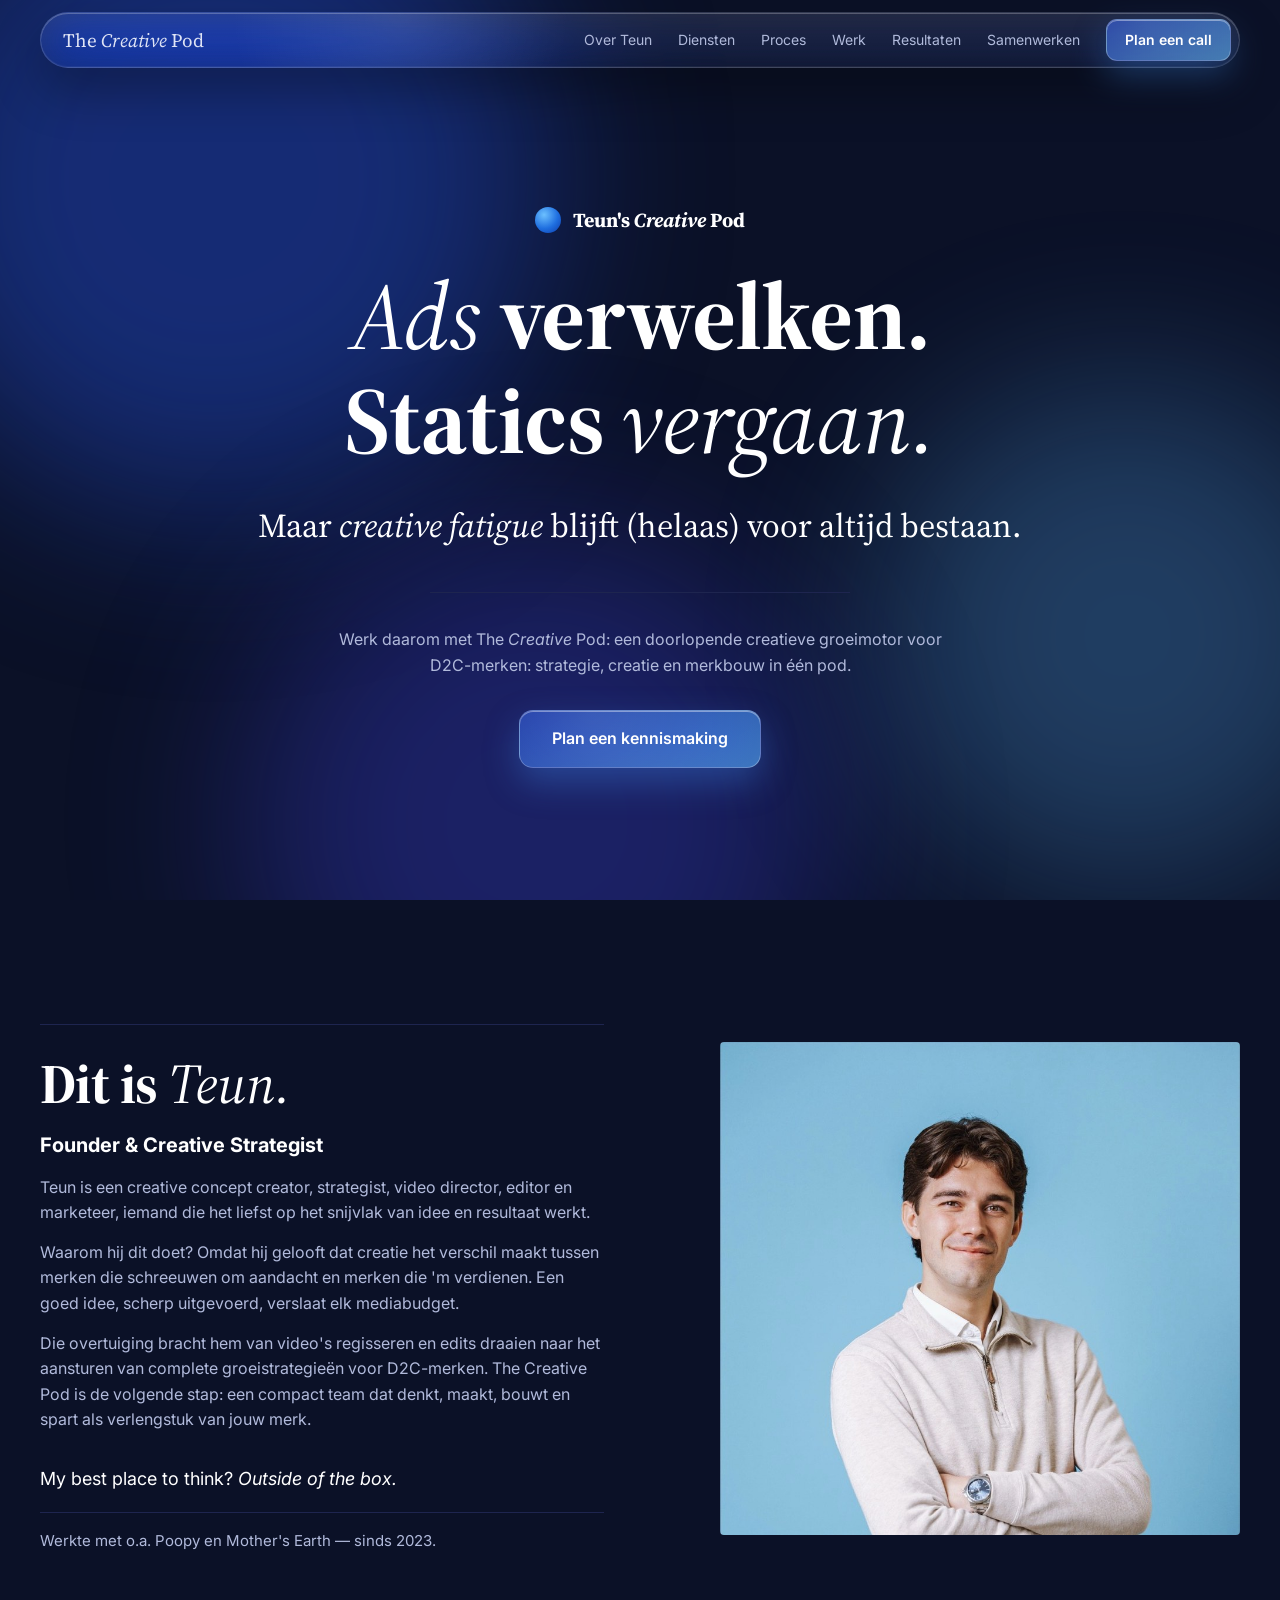
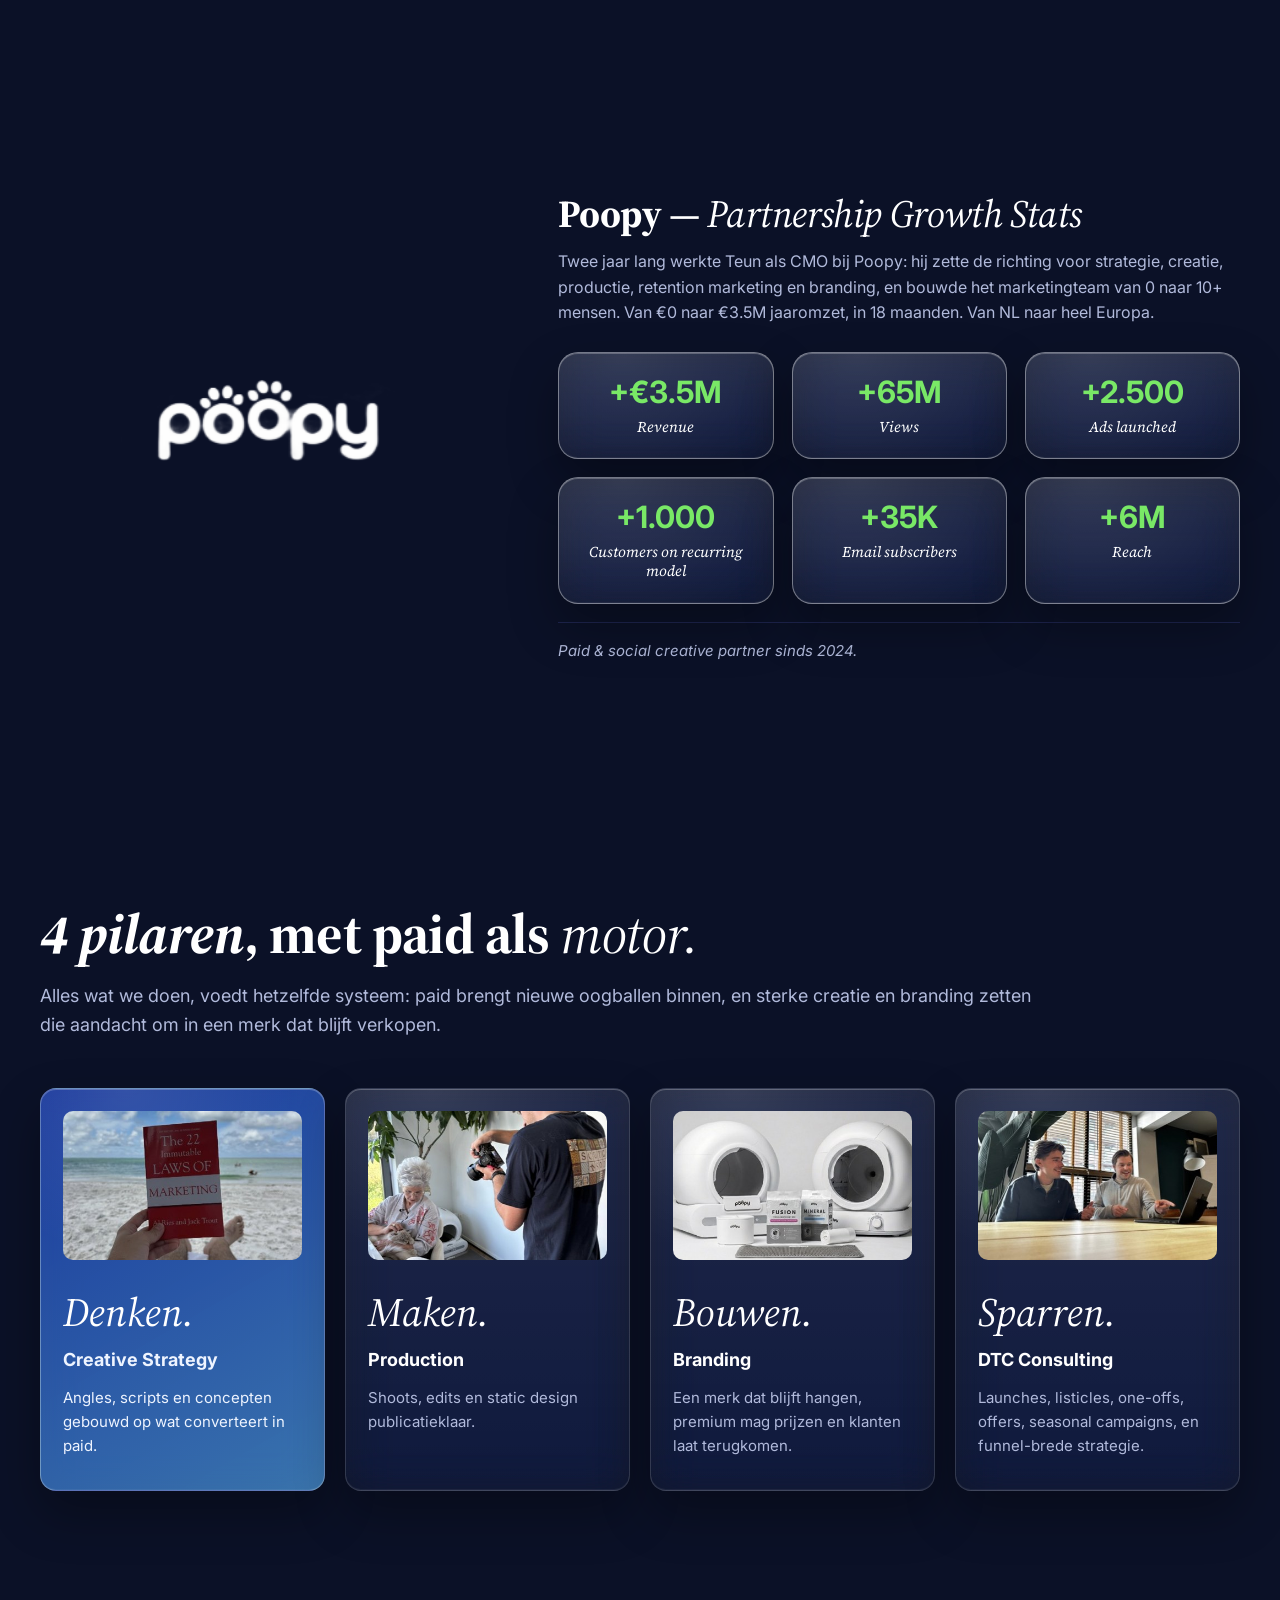
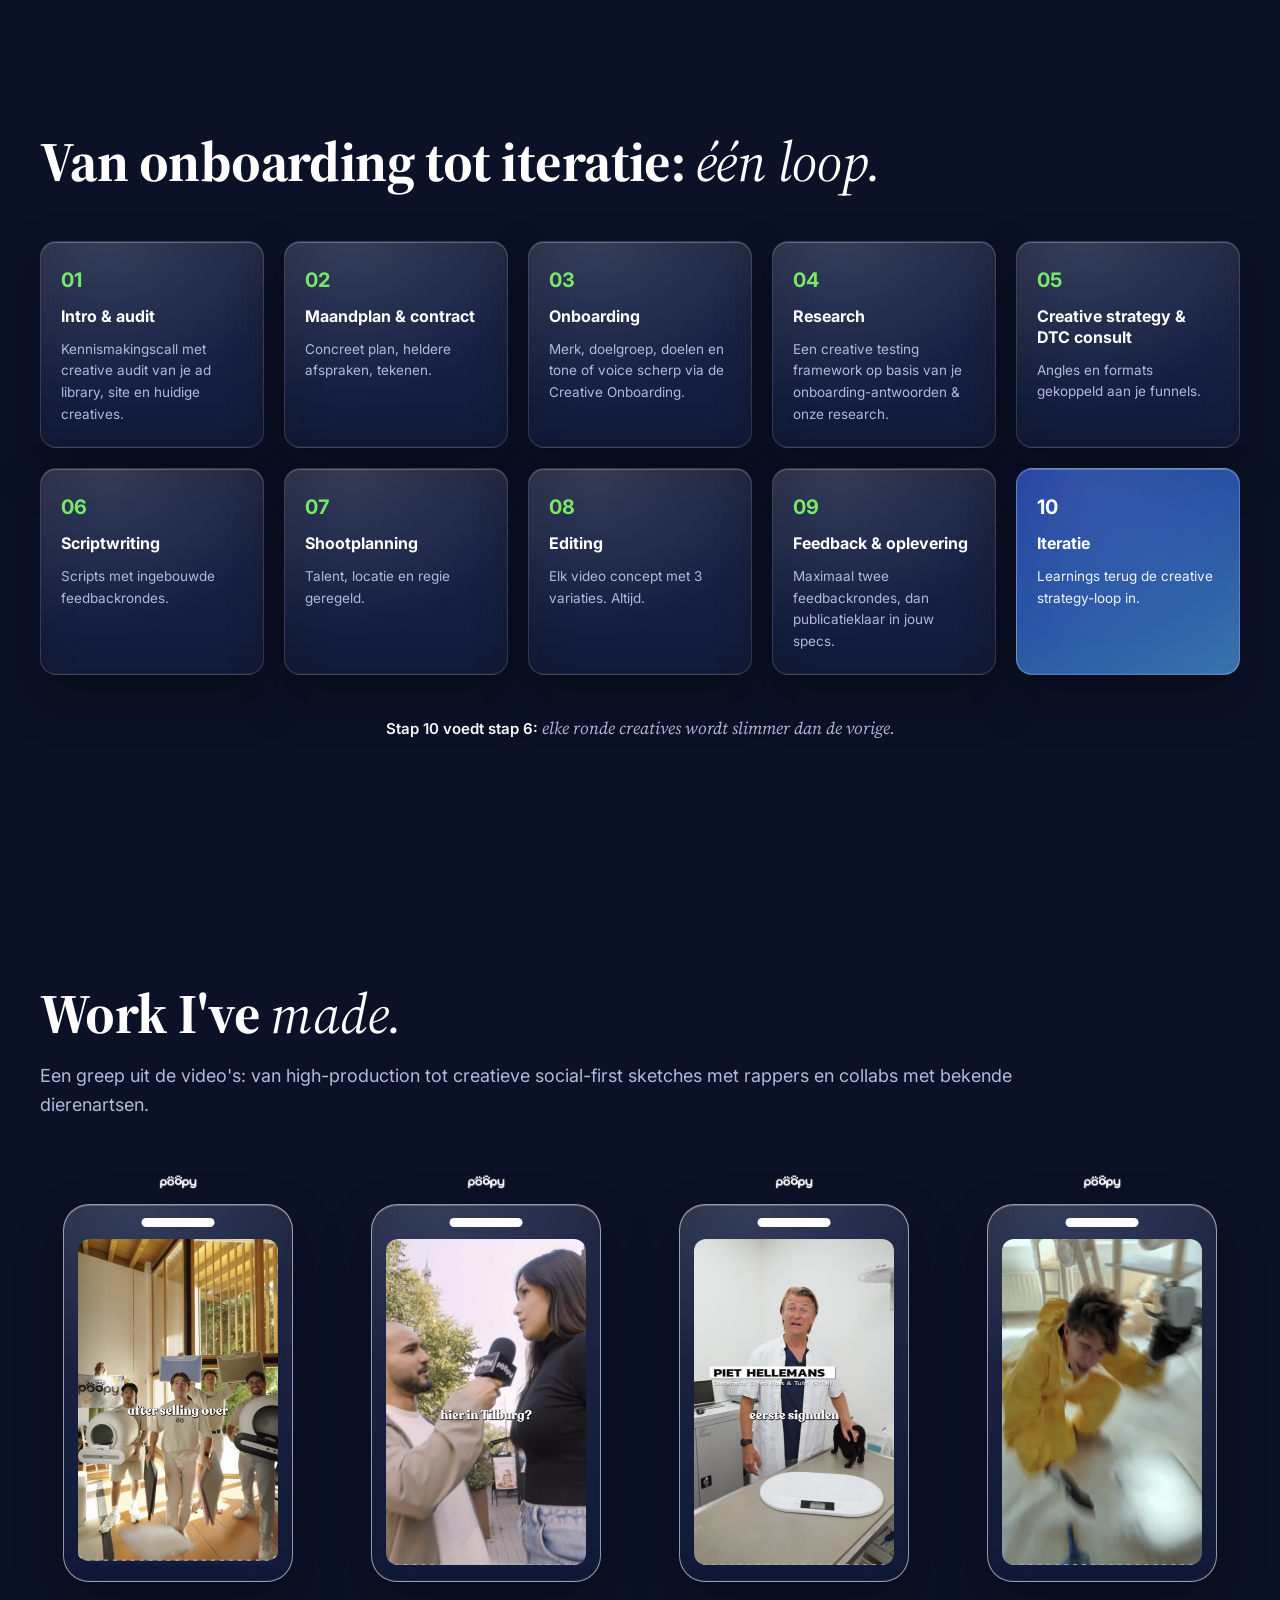
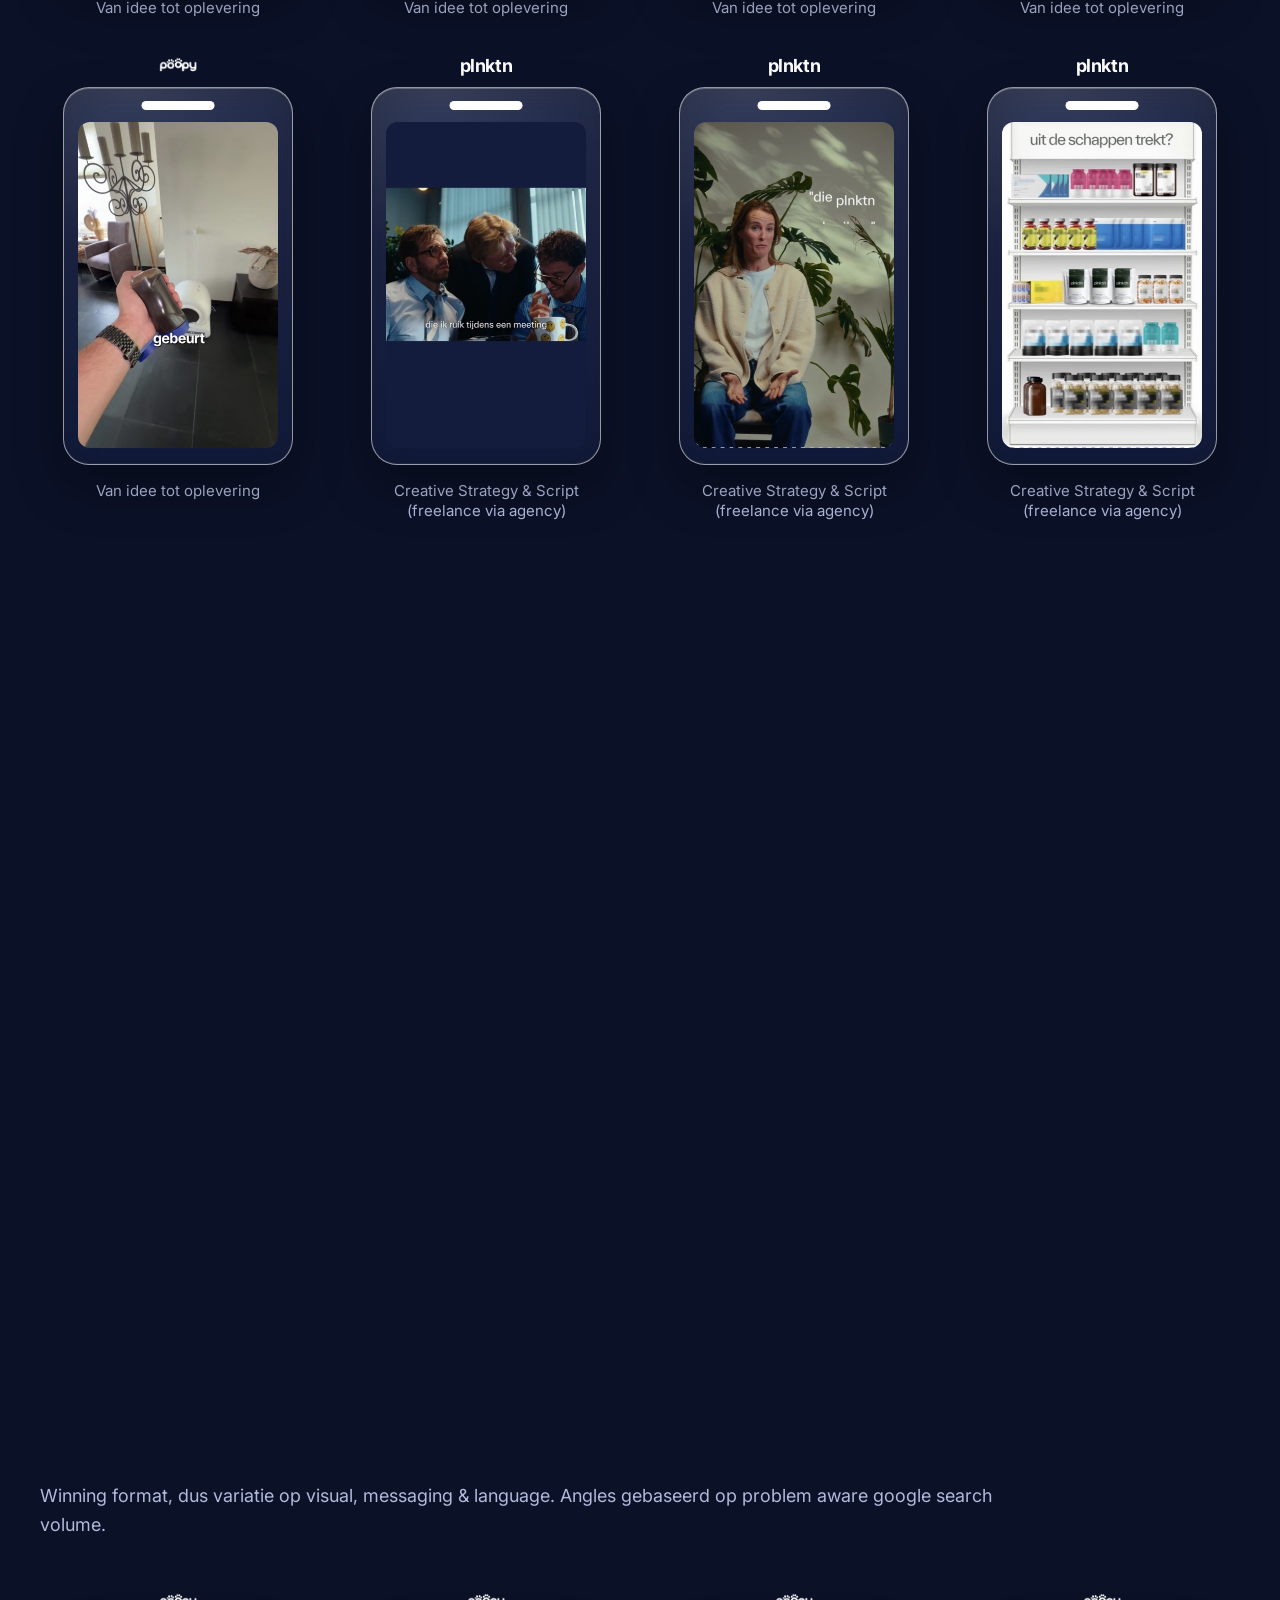
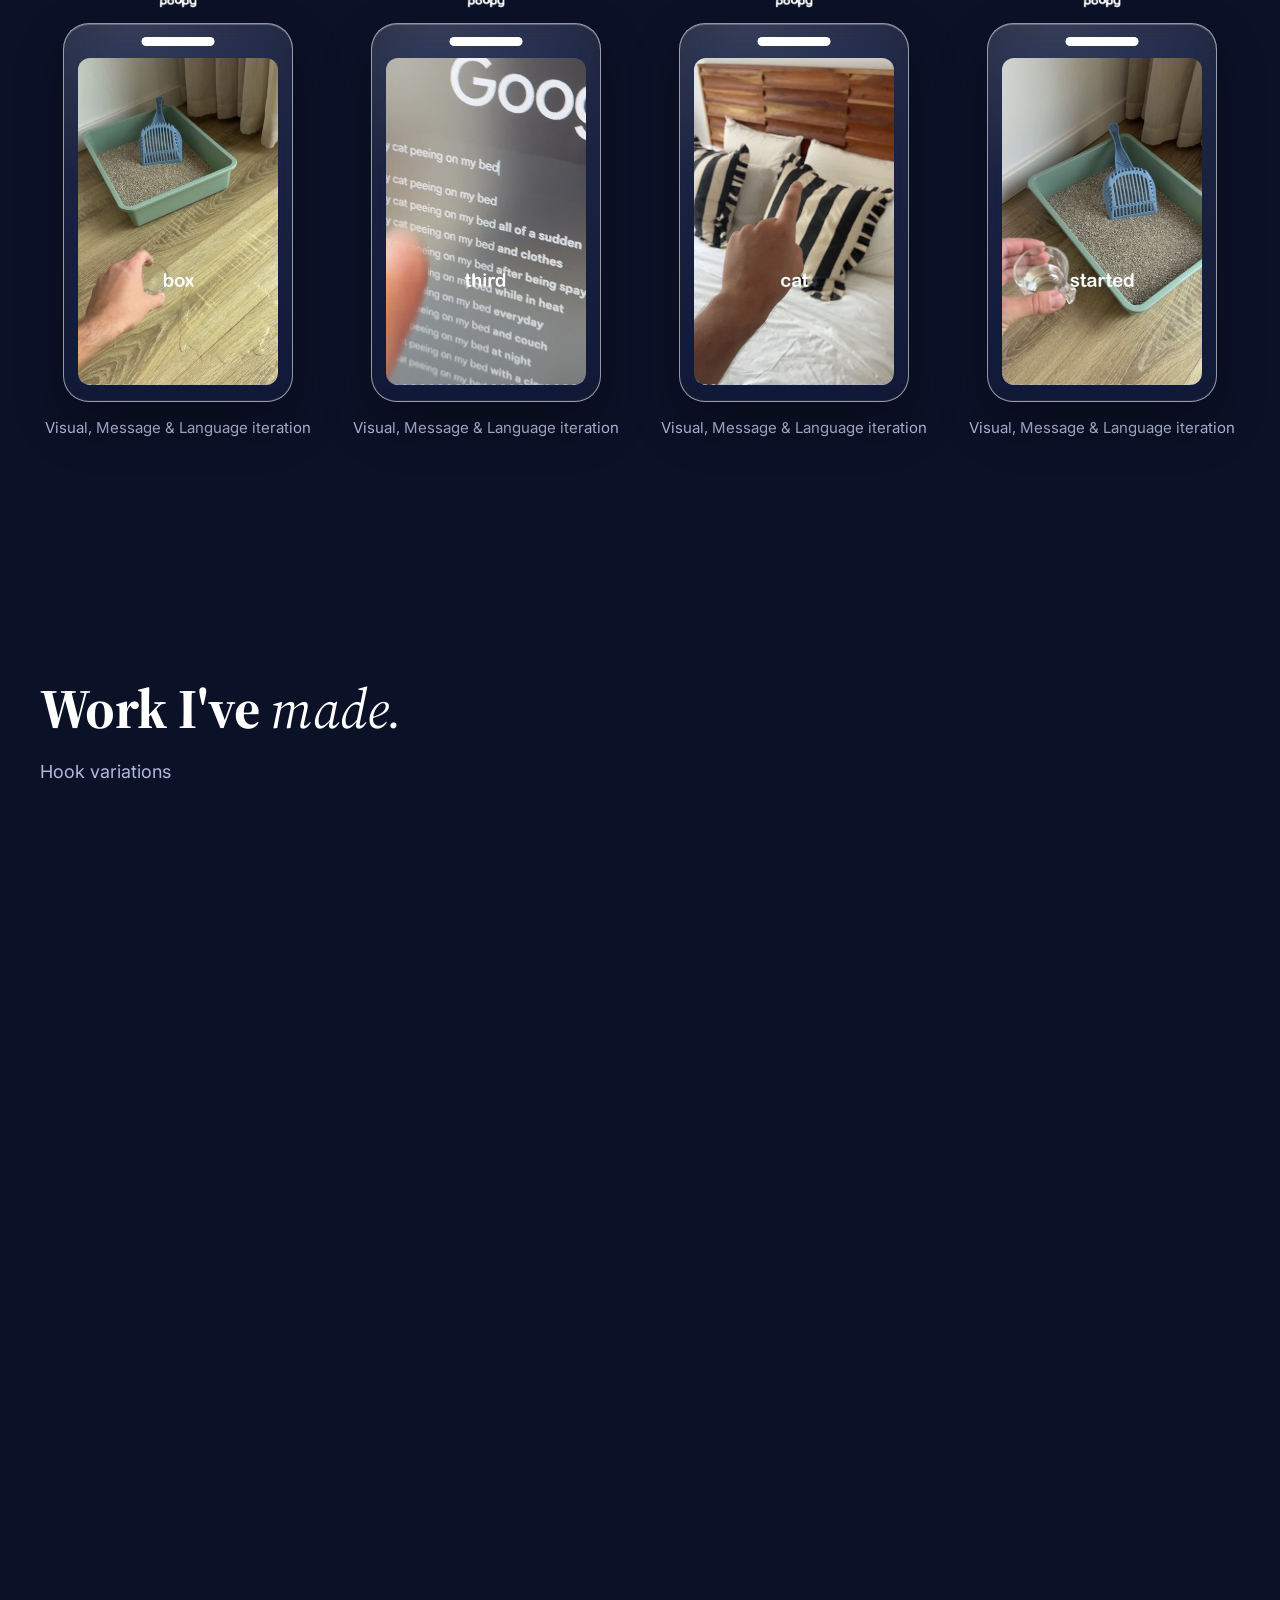
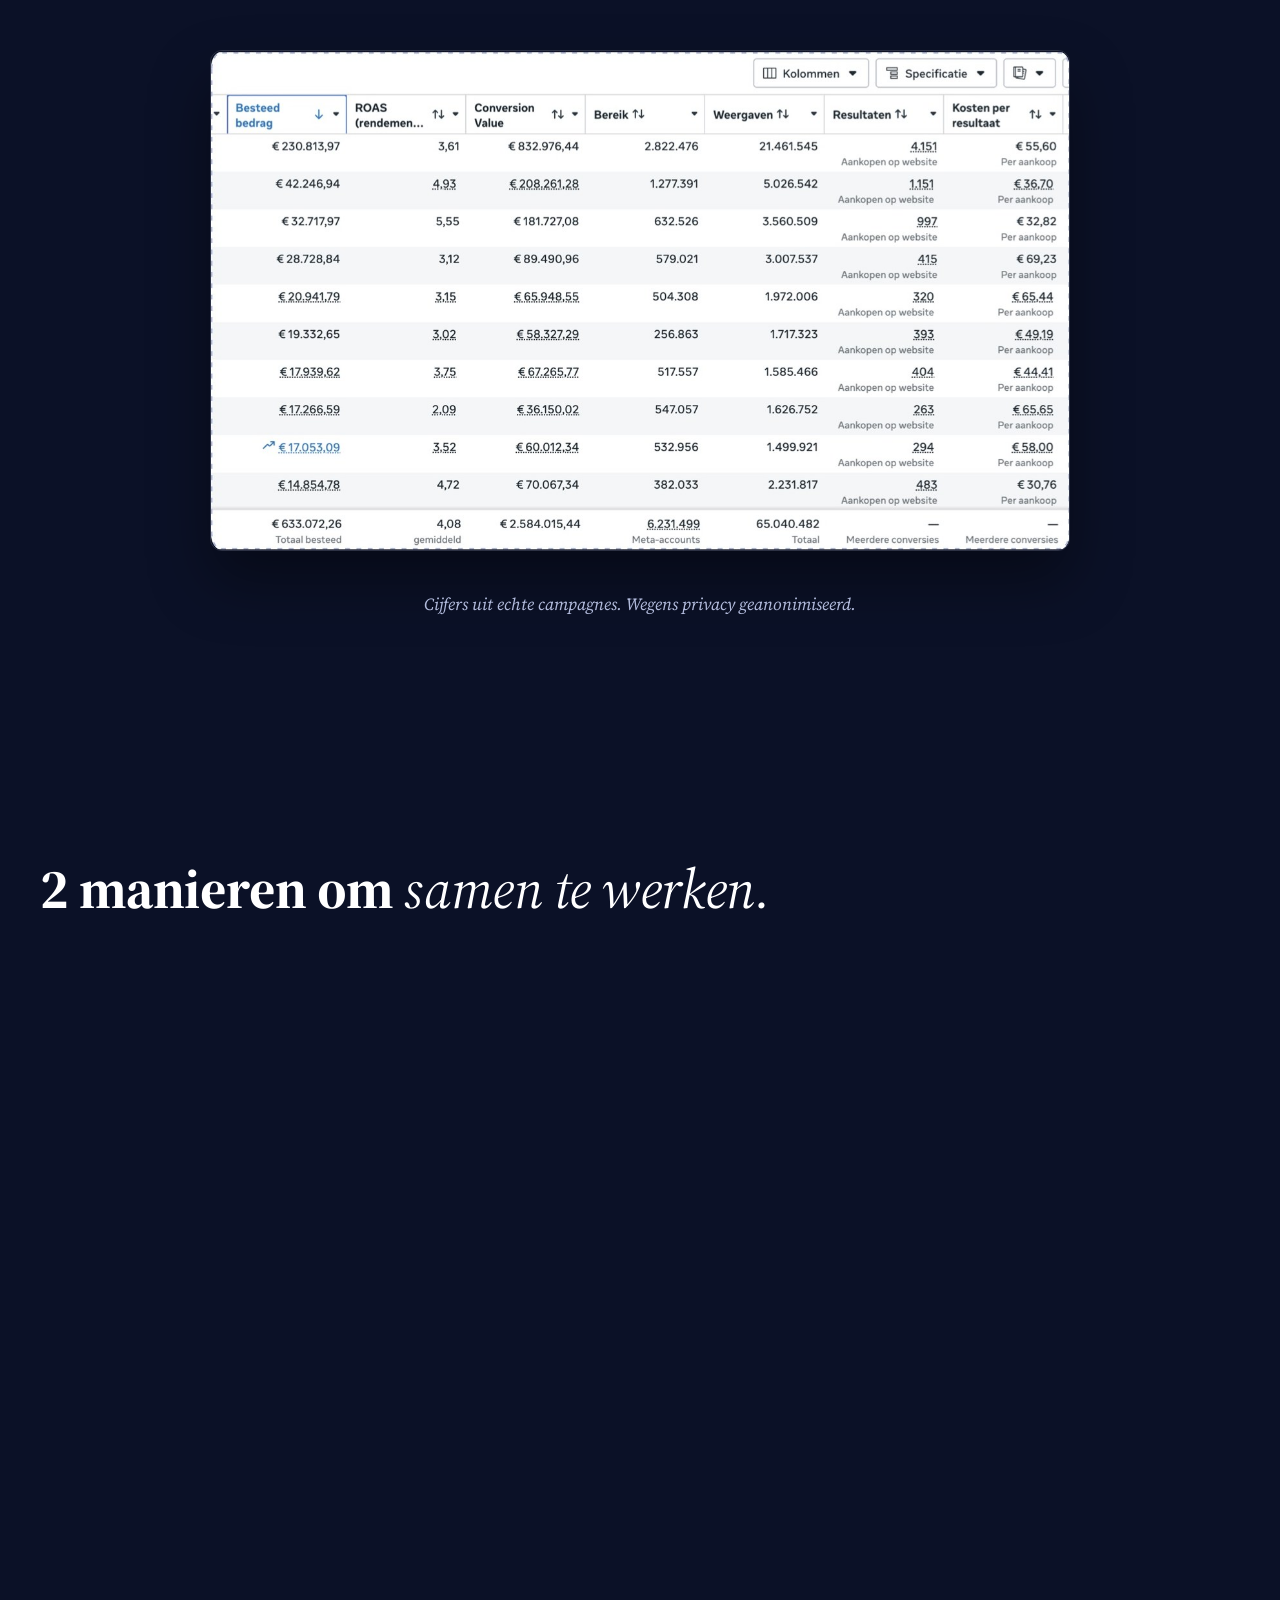
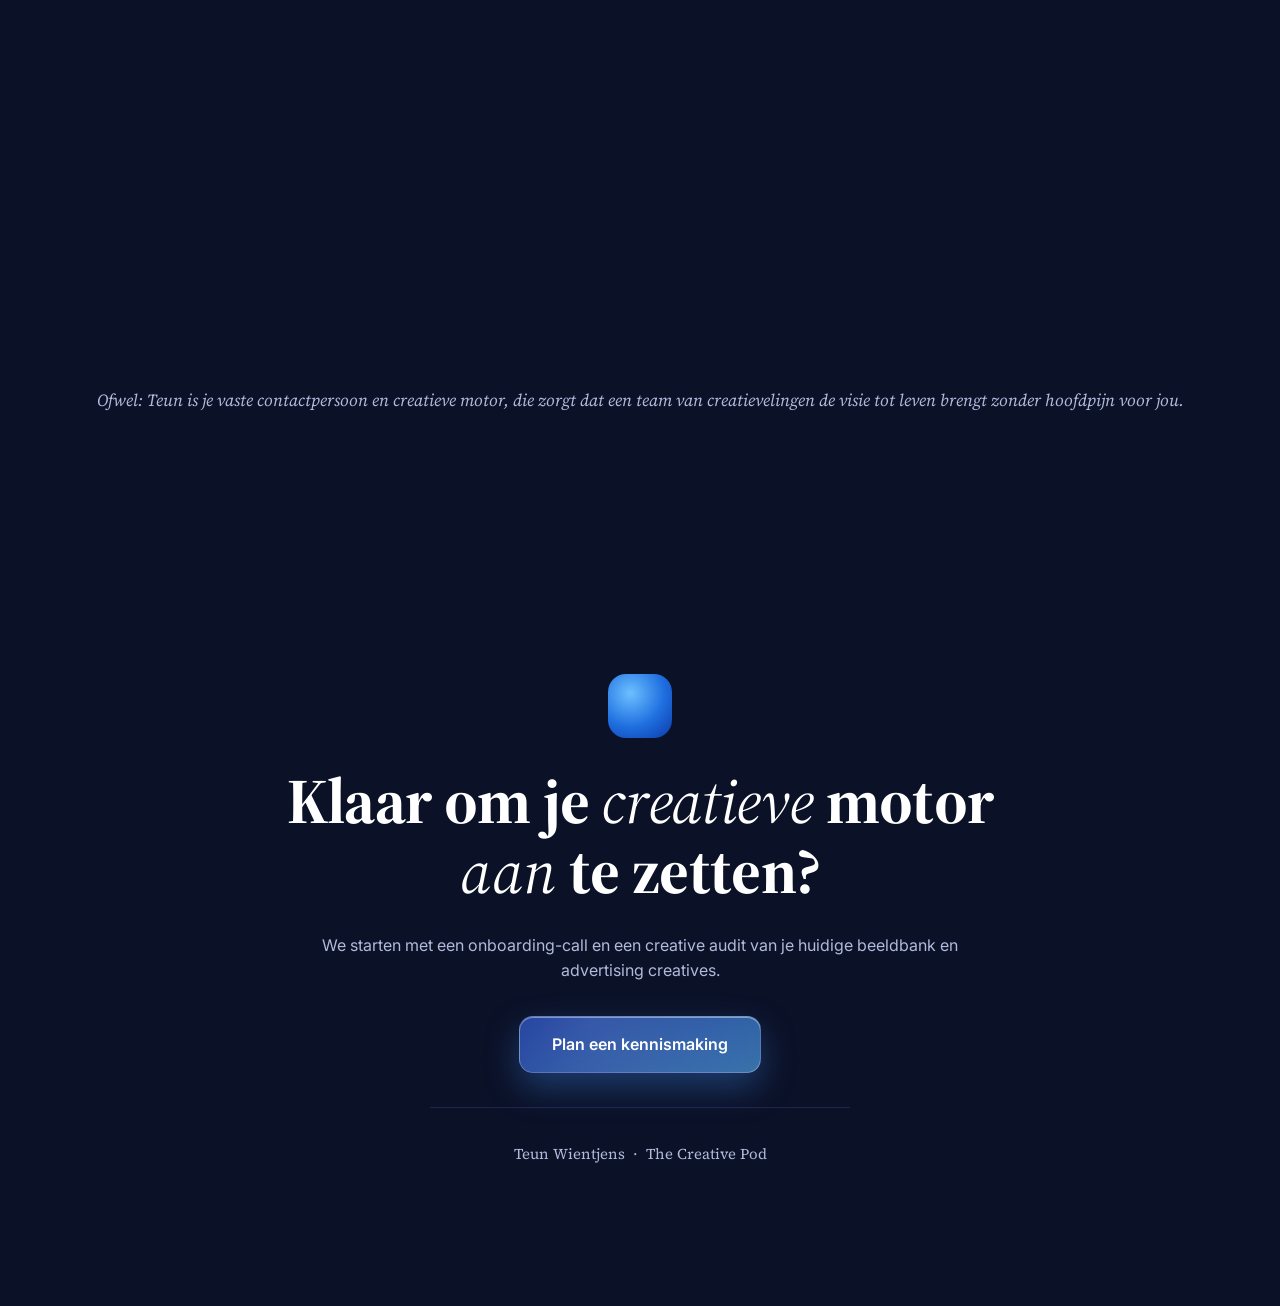
==== index.html @ 870793b8 "Creative Pod-site Co-Authored-By: Claude Opus 5.5 <noreply@anthropic.com>" ====
<!DOCTYPE html>
<html lang="nl">
<head>
  <meta charset="UTF-8">
  <meta name="viewport" content="width=device-width, initial-scale=1.0">
  <title>Teun's Creative Pod</title>
  <meta name="description" content="The Creative Pod: een doorlopende creatieve groeimotor voor D2C-merken. Strategie, creatie en merkbouw in één pod, door Teun Wientjens.">
  <meta name="theme-color" content="#0b1127">
  <link rel="icon" href="favicon.svg" type="image/svg+xml">
  <link rel="preconnect" href="https://fonts.googleapis.com">
  <link rel="preconnect" href="https://fonts.gstatic.com" crossorigin>
  <link href="https://fonts.googleapis.com/css2?family=Inter:wght@400;500;600;700&family=Source+Serif+4:ital,opsz,wght@0,8..60,400;0,8..60,700;1,8..60,400;1,8..60,700&display=swap" rel="stylesheet">
  <link rel="stylesheet" href="styles.css?v=3">
</head>
<body>
  <div class="glow" aria-hidden="true"><i></i><i></i><i></i></div>
  <header class="top">
    <div class="wrap top-in">
      <a href="#top" class="brand">The <em>Creative</em> Pod</a>
      <button class="nav-toggle" aria-label="Menu" aria-expanded="false" aria-controls="nav">☰</button>
      <nav id="nav" class="nav" aria-label="Hoofdmenu">
        <a href="#teun">Over Teun</a>
        <a href="#pilaren">Diensten</a>
        <a href="#loop">Proces</a>
        <a href="#werk">Werk</a>
        <a href="#resultaten">Resultaten</a>
        <a href="#samenwerken">Samenwerken</a>
        <a href="#contact" class="btn btn-sm">Plan een call</a>
      </nav>
    </div>
  </header>

  <main>
    <!-- 1 · Hero -->
    <section class="hero" id="top">
      <div class="wrap center">
        <p class="hero-brand reveal"><span class="ball" aria-hidden="true"></span><b>Teun's <em>Creative</em> Pod</b></p>
        <h1 class="reveal"><em>Ads</em> verwelken.<br>Statics <em>vergaan.</em></h1>
        <p class="hero-sub reveal">Maar <em>creative fatigue</em> blijft (helaas) voor altijd bestaan.</p>
        <hr class="rule reveal">
        <p class="hero-small reveal">Werk daarom met The <em>Creative</em> Pod: een doorlopende creatieve groeimotor voor D2C-merken: strategie, creatie en merkbouw in één pod.</p>
        <a href="#contact" class="btn reveal">Plan een kennismaking</a>
      </div>
    </section>

    <!-- 2 · Dit is Teun -->
    <section class="sec" id="teun">
      <div class="wrap about">
        <div class="reveal">
          <hr class="rule left">
          <h2>Dit is <em>Teun.</em></h2>
          <p class="role">Founder &amp; Creative Strategist</p>
          <p class="body">Teun is een creative concept creator, strategist, video director, editor en marketeer, iemand die het liefst op het snijvlak van idee en resultaat werkt.</p>
          <p class="body">Waarom hij dit doet? Omdat hij gelooft dat creatie het verschil maakt tussen merken die schreeuwen om aandacht en merken die 'm verdienen. Een goed idee, scherp uitgevoerd, verslaat elk mediabudget.</p>
          <p class="body">Die overtuiging bracht hem van video's regisseren en edits draaien naar het aansturen van complete groeistrategieën voor D2C-merken. The Creative Pod is de volgende stap: een compact team dat denkt, maakt, bouwt en spart als verlengstuk van jouw merk.</p>
          <p class="think">My best place to think? <em>Outside of the box.</em></p>
          <p class="foot-note">Werkte met o.a. Poopy en Mother's Earth — sinds 2023.</p>
        </div>
        <img class="portrait reveal" src="assets/teun.jpg" alt="Teun Wientjens" width="886" height="840">
      </div>
    </section>

    <!-- 3 · Poopy stats -->
    <section class="sec" id="poopy">
      <div class="wrap poopy">
        <img class="poopy-logo reveal" src="assets/poopy-logo.png" alt="Poopy" width="234" height="104">
        <div class="reveal">
          <h2 class="h-md">Poopy — <em>Partnership Growth Stats</em></h2>
          <p class="body">Twee jaar lang werkte Teun als CMO bij Poopy: hij zette de richting voor strategie, creatie, productie, retention marketing en branding, en bouwde het marketingteam van 0 naar 10+ mensen. Van €0 naar €3.5M jaaromzet, in 18 maanden. Van NL naar heel Europa.</p>
          <dl class="stats">
            <div><dt>+€3.5M</dt><dd>Revenue</dd></div>
            <div><dt>+65M</dt><dd>Views</dd></div>
            <div><dt>+2.500</dt><dd>Ads launched</dd></div>
            <div><dt>+1.000</dt><dd>Customers on recurring model</dd></div>
            <div><dt>+35K</dt><dd>Email subscribers</dd></div>
            <div><dt>+6M</dt><dd>Reach</dd></div>
          </dl>
          <p class="foot-note"><em>Paid &amp; social creative partner sinds 2024.</em></p>
        </div>
      </div>
    </section>

    <!-- 4 · Pillars -->
    <section class="sec" id="pilaren">
      <div class="wrap">
        <h2 class="reveal"><em class="b">4 pilaren</em>, met paid als <em>motor.</em></h2>
        <p class="lead reveal">Alles wat we doen, voedt hetzelfde systeem: paid brengt nieuwe oogballen binnen, en sterke creatie en branding zetten die aandacht om in een merk dat blijft verkopen.</p>
        <div class="grid g4">
          <article class="card hi pillar reveal"><img src="assets/pillars/denken.jpg" alt="" loading="lazy"><h3><em>Denken.</em></h3><p class="card-t">Creative Strategy</p><p>Angles, scripts en concepten gebouwd op wat converteert in paid.</p></article>
          <article class="card pillar reveal"><img src="assets/pillars/maken.jpg" alt="" loading="lazy"><h3><em>Maken.</em></h3><p class="card-t">Production</p><p>Shoots, edits en static design publicatieklaar.</p></article>
          <article class="card pillar reveal"><img src="assets/pillars/bouwen.jpg" alt="" loading="lazy"><h3><em>Bouwen.</em></h3><p class="card-t">Branding</p><p>Een merk dat blijft hangen, premium mag prijzen en klanten laat terugkomen.</p></article>
          <article class="card pillar reveal"><img src="assets/pillars/sparren.jpg" alt="" loading="lazy"><h3><em>Sparren.</em></h3><p class="card-t">DTC Consulting</p><p>Launches, listicles, one-offs, offers, seasonal campaigns, en funnel-brede strategie.</p></article>
        </div>
      </div>
    </section>

    <!-- 5 · Loop -->
    <section class="sec" id="loop">
      <div class="wrap">
        <h2 class="reveal">Van onboarding tot iteratie: <em>één loop.</em></h2>
        <ol class="grid g5 steps">
          <li class="card reveal"><span class="num">01</span><h3>Intro &amp; audit</h3><p>Kennismakingscall met creative audit van je ad library, site en huidige creatives.</p></li>
          <li class="card reveal"><span class="num">02</span><h3>Maandplan &amp; contract</h3><p>Concreet plan, heldere afspraken, tekenen.</p></li>
          <li class="card reveal"><span class="num">03</span><h3>Onboarding</h3><p>Merk, doelgroep, doelen en tone of voice scherp via de Creative Onboarding.</p></li>
          <li class="card reveal"><span class="num">04</span><h3>Research</h3><p>Een creative testing framework op basis van je onboarding-antwoorden &amp; onze research.</p></li>
          <li class="card reveal"><span class="num">05</span><h3>Creative strategy &amp; DTC consult</h3><p>Angles en formats gekoppeld aan je funnels.</p></li>
          <li class="card reveal"><span class="num">06</span><h3>Scriptwriting</h3><p>Scripts met ingebouwde feedbackrondes.</p></li>
          <li class="card reveal"><span class="num">07</span><h3>Shootplanning</h3><p>Talent, locatie en regie geregeld.</p></li>
          <li class="card reveal"><span class="num">08</span><h3>Editing</h3><p>Elk video concept met 3 variaties. Altijd.</p></li>
          <li class="card reveal"><span class="num">09</span><h3>Feedback &amp; oplevering</h3><p>Maximaal twee feedbackrondes, dan publicatieklaar in jouw specs.</p></li>
          <li class="card hi reveal"><span class="num">10</span><h3>Iteratie</h3><p>Learnings terug de creative strategy-loop in.</p></li>
        </ol>
        <p class="closer reveal"><b>Stap 10 voedt stap 6:</b> <em>elke ronde creatives wordt slimmer dan de vorige.</em></p>
      </div>
    </section>

    <!-- 6 · Work -->
    <section class="sec" id="werk">
      <div class="wrap">
        <h2 class="reveal">Work I've <em>made.</em></h2>
        <p class="lead reveal">Een greep uit de video's: van high-production tot creatieve social-first sketches met rappers en collabs met bekende dierenartsen.</p>
        <div class="phones">
          <figure class="ph reveal"><img class="ph-logo" src="assets/poopy-logo.png" alt="Poopy"><div class="ph-frame"><img src="assets/work/poopy-launch.jpg" alt="Launch-video met het Poopy-team" loading="lazy"></div><figcaption>Van idee tot oplevering</figcaption></figure>
          <figure class="ph reveal"><img class="ph-logo" src="assets/poopy-logo.png" alt="Poopy"><div class="ph-frame"><img src="assets/work/poopy-interview.jpg" alt="Straatinterview in Tilburg" loading="lazy"></div><figcaption>Van idee tot oplevering</figcaption></figure>
          <figure class="ph reveal"><img class="ph-logo" src="assets/poopy-logo.png" alt="Poopy"><div class="ph-frame"><img src="assets/work/poopy-vet.jpg" alt="Collab met dierenarts Piet Hellemans" loading="lazy"></div><figcaption>Van idee tot oplevering</figcaption></figure>
          <figure class="ph reveal"><img class="ph-logo" src="assets/poopy-logo.png" alt="Poopy"><div class="ph-frame"><img src="assets/work/poopy-sketch.jpg" alt="Social-first sketch" loading="lazy"></div><figcaption>Van idee tot oplevering</figcaption></figure>
          <figure class="ph reveal"><img class="ph-logo" src="assets/poopy-logo.png" alt="Poopy"><div class="ph-frame"><img src="assets/work/poopy-demo.jpg" alt="Productdemo" loading="lazy"></div><figcaption>Van idee tot oplevering</figcaption></figure>
          <figure class="ph reveal"><span class="ph-word">plnktn</span><div class="ph-frame"><img src="assets/work/plnktn-meeting.jpg" alt="Sketch op kantoor voor plnktn" loading="lazy"></div><figcaption>Creative Strategy &amp; Script<br>(freelance via agency)</figcaption></figure>
          <figure class="ph reveal"><span class="ph-word">plnktn</span><div class="ph-frame"><img src="assets/work/plnktn-testimonial.jpg" alt="Testimonial voor plnktn" loading="lazy"></div><figcaption>Creative Strategy &amp; Script<br>(freelance via agency)</figcaption></figure>
          <figure class="ph reveal"><span class="ph-word">plnktn</span><div class="ph-frame"><img src="assets/work/plnktn-shelf.jpg" alt="Productschap van plnktn" loading="lazy"></div><figcaption>Creative Strategy &amp; Script<br>(freelance via agency)</figcaption></figure>
        </div>
      </div>
    </section>

    <!-- 7 · Iteration -->
    <section class="sec" id="iteratie">
      <div class="wrap">
        <h2 class="reveal">Iteratie <em>van winning ads.</em></h2>
        <p class="lead reveal">Het begint met het testen van de format en de messaging, bij goed resultaat wordt er gevarieerd in hook, VO, messaging, en visuals.</p>
        <div class="phones">
          <figure class="ph reveal"><img class="ph-logo" src="assets/poopy-logo.png" alt="Poopy"><div class="ph-frame"><img src="assets/work/poopy-demo.jpg" alt="Eerste creative" loading="lazy"></div><figcaption>Eerste Creative (based on competitor winner)</figcaption></figure>
          <figure class="ph reveal"><img class="ph-logo" src="assets/poopy-logo.png" alt="Poopy"><div class="ph-frame"><img src="assets/work/poopy-vo-iteration.jpg" alt="VO-iteratie" loading="lazy"></div><figcaption>VO iteration</figcaption></figure>
          <figure class="ph reveal"><img class="ph-logo" src="assets/poopy-logo.png" alt="Poopy"><div class="ph-frame"><img src="assets/work/poopy-hook-vo.jpg" alt="Hook- en VO-iteratie" loading="lazy"></div><figcaption>Hook + VO iteration</figcaption></figure>
          <figure class="ph reveal"><img class="ph-logo" src="assets/poopy-logo.png" alt="Poopy"><div class="ph-frame"><img src="assets/work/poopy-visual-message.jpg" alt="Visual- en message-iteratie" loading="lazy"></div><figcaption>Visual &amp; Message iteration</figcaption></figure>
        </div>
        <p class="lead sub reveal">Winning format, dus variatie op visual, messaging &amp; language. Angles gebaseerd op problem aware google search volume.</p>
        <div class="phones">
          <figure class="ph reveal"><img class="ph-logo" src="assets/poopy-logo.png" alt="Poopy"><div class="ph-frame"><img src="assets/work/poopy-lang-1.jpg" alt="Variatie 1" loading="lazy"></div><figcaption>Visual, Message &amp; Language iteration</figcaption></figure>
          <figure class="ph reveal"><img class="ph-logo" src="assets/poopy-logo.png" alt="Poopy"><div class="ph-frame"><img src="assets/work/poopy-lang-2.jpg" alt="Variatie 2" loading="lazy"></div><figcaption>Visual, Message &amp; Language iteration</figcaption></figure>
          <figure class="ph reveal"><img class="ph-logo" src="assets/poopy-logo.png" alt="Poopy"><div class="ph-frame"><img src="assets/work/poopy-lang-3.jpg" alt="Variatie 3" loading="lazy"></div><figcaption>Visual, Message &amp; Language iteration</figcaption></figure>
          <figure class="ph reveal"><img class="ph-logo" src="assets/poopy-logo.png" alt="Poopy"><div class="ph-frame"><img src="assets/work/poopy-lang-4.jpg" alt="Variatie 4" loading="lazy"></div><figcaption>Visual, Message &amp; Language iteration</figcaption></figure>
        </div>
      </div>
    </section>

    <!-- 8 · Hook variations -->
    <section class="sec" id="hooks">
      <div class="wrap">
        <h2 class="reveal">Work I've <em>made.</em></h2>
        <p class="lead reveal">Hook variations</p>
        <div class="phones">
          <figure class="ph reveal"><div class="ph-frame"><img src="assets/work/hook-1.jpg" alt="Hook 1: talking head aan de keukentafel" loading="lazy"></div><figcaption>Hook 1</figcaption></figure>
          <figure class="ph reveal"><div class="ph-frame"><img src="assets/work/hook-2.jpg" alt="Hook 2: Okinawa, Japan" loading="lazy"></div><figcaption>Hook 2</figcaption></figure>
          <figure class="ph reveal"><div class="ph-frame"><img src="assets/work/hook-3.jpg" alt="Hook 3: een van de blue zones" loading="lazy"></div><figcaption>Hook 3</figcaption></figure>
        </div>
      </div>
    </section>

    <!-- 9 · Results -->
    <section class="sec" id="resultaten">
      <div class="wrap">
        <h2 class="reveal">Client <em>results.</em></h2>
        <p class="lead reveal">Geen mooie praatjes, dit is hoe het eruitziet in de ads manager.</p>
        <button type="button" class="shot reveal" data-zoom aria-label="Screenshot op volle grootte bekijken">
          <img src="assets/results/ads-manager.jpg" alt="Meta Ads Manager: €633.072 besteed, gemiddelde ROAS 4,08, €2.584.015 conversiewaarde, 65 miljoen weergaven" width="1330" height="774" loading="lazy">
        </button>
        <p class="closer reveal"><em>Cijfers uit echte campagnes. Wegens privacy geanonimiseerd.</em></p>
      </div>
    </section>

    <dialog class="lightbox" aria-label="Screenshot op volle grootte">
      <form method="dialog"><button class="lb-close" aria-label="Sluiten">✕</button></form>
      <img alt="">
    </dialog>

    <!-- 10 · Two ways -->
    <section class="sec" id="samenwerken">
      <div class="wrap">
        <h2 class="reveal">2 manieren om <em>samen te werken.</em></h2>
        <div class="grid g2 narrow">
          <article class="card route reveal"><span class="num blue">01</span><h3>Vaste pakketten</h3><p>Volledige producties met vaste scope en vaste prijs. Ideaal als je precies weet wat je nodig hebt.</p></article>
          <article class="card hi route reveal"><span class="num">02</span><h3>Creative Strategy Only</h3><p>Alleen de strategie en scripts — van Teun zelf, zonder productieteam. Voor merken met eigen productie.</p><p class="tag"><em>One-off of retainer</em></p></article>
        </div>
      </div>
    </section>

    <!-- 13 · Who does what -->
    <section class="sec" id="team">
      <div class="wrap">
        <h2 class="reveal">Wie doet <em class="b">wat.</em></h2>
        <p class="lead reveal">Teun blijft persoonlijk verantwoordelijk voor strategie en klantcontact. Uitvoering ligt bij een vast team, aangestuurd door Teun zelf.</p>
        <div class="grid g2">
          <article class="card reveal"><h3>Teun</h3><ul class="plus"><li>Client calls en intake</li><li>Creative strategy en concepting</li><li>Onboarding-review</li><li>Scriptwriting</li><li>Aansturing productieteam + interne feedback</li></ul></article>
          <article class="card reveal"><h3>Productieteam</h3><ul class="plus"><li>Pre-shoot call en voorbereiding</li><li>Locatiescouting</li><li>Shootdag (producer/regisseur, videograaf)</li><li>Editing en verwerken van klantfeedback</li></ul></article>
        </div>
        <p class="closer reveal"><em>Ofwel: Teun is je vaste contactpersoon en creatieve motor, die zorgt dat een team van creatievelingen de visie tot leven brengt zonder hoofdpijn voor jou.</em></p>
      </div>
    </section>

    <!-- 14 · Contact -->
    <section class="sec cta" id="contact">
      <div class="wrap center">
        <span class="ball lg reveal" aria-hidden="true"></span>
        <h2 class="reveal">Klaar om je <em>creatieve</em> motor<br><em>aan</em> te zetten?</h2>
        <p class="hero-small reveal">We starten met een onboarding-call en een creative audit van je huidige beeldbank en advertising creatives.</p>
        <!-- TODO: Teun's boekingslink (bijv. Calendly) hier invullen -->
        <a href="#" class="btn reveal">Plan een kennismaking</a>
        <hr class="rule reveal">
        <p class="sign reveal">Teun Wientjens &nbsp;·&nbsp; The Creative Pod</p>
      </div>
    </section>
  </main>

  <script src="main.js?v=3"></script>
</body>
</html>
---- styles.css ----
/* The Creative Pod: tokens sampled from Teun's Canva pitch deck */
:root {
  --bg: #0b1127;
  --card: #131c3d;
  --line: #1e254f;
  --text: #ffffff;
  --muted: #b1badb;
  --green: #79e866;
  --blue: #3f8cf0;
  --grad: linear-gradient(150deg, #1f43b5 0%, #58b0f8 100%);
  --serif: "Source Serif 4", Georgia, serif;
  --sans: "Inter", -apple-system, "Helvetica Neue", Arial, sans-serif;
  --r: 16px;
}

* { box-sizing: border-box; margin: 0; padding: 0; }
html { scroll-behavior: smooth; scroll-padding-top: 84px; }
html { background: var(--bg); }
body { background: transparent; color: var(--text); font-family: var(--sans); font-size: 16px; line-height: 1.6; -webkit-font-smoothing: antialiased; }
img { display: block; max-width: 100%; height: auto; }
a { color: inherit; }
em { font-style: italic; }
.wrap { width: min(1200px, 100% - 32px); margin-inline: auto; }
.center { text-align: center; display: flex; flex-direction: column; align-items: center; }

/* Header: like the deck's "The Creative Pod · Pitch Deck" bar */
.top { position: sticky; top: 0; z-index: 10; padding-top: 12px; }
.top-in { position: relative; display: flex; align-items: center; justify-content: space-between; height: 56px; padding: 0 8px 0 22px; border-radius: 999px; }
.brand { font-family: var(--serif); font-size: 19px; text-decoration: none; color: #dfe4f5; }
.nav { display: flex; align-items: center; gap: 26px; }
.nav a { font-size: 14px; color: var(--muted); text-decoration: none; transition: color .2s; }
.nav a:hover { color: #fff; }
.nav-toggle { display: none; background: none; border: 0; color: #fff; font-size: 22px; width: 44px; height: 44px; cursor: pointer; }

/* Type */
h1, h2, h3 { font-family: var(--serif); font-weight: 700; letter-spacing: -.01em; line-height: 1.1; }
h1 em, h2 em, h3 em { font-weight: 400; }
h2 em.b { font-weight: 700; }
h1 { font-size: clamp(44px, 7.4vw, 96px); margin-top: 28px; }
h2 { font-size: clamp(32px, 4.4vw, 56px); }
.h-md { font-size: clamp(28px, 3vw, 40px); }
.lead { color: var(--muted); font-size: 18px; max-width: 1000px; margin-top: 18px; }
.lead.sub { margin-top: 64px; }
.body { color: var(--muted); margin-top: 14px; }
.role { font-weight: 700; font-size: 20px; margin-top: 14px; }
.closer { color: var(--muted); text-align: center; margin-top: 40px; font-family: var(--serif); font-size: 17px; }
.closer b { color: #fff; font-family: var(--sans); font-weight: 600; font-size: 15px; }
.foot-note { color: var(--muted); font-size: 15px; margin-top: 18px; padding-top: 16px; border-top: 1px solid var(--line); }
.think { margin-top: 32px; font-size: 18px; }
.rule { width: min(420px, 60%); height: 1px; border: 0; background: var(--line); margin: 34px auto; }
.rule.left { margin: 0 0 28px; width: 100%; }

/* Buttons */
.btn { display: inline-block; background: var(--grad); color: #fff; font-weight: 600; font-size: 16px; text-decoration: none; padding: 15px 32px; border-radius: 14px; box-shadow: 0 12px 30px rgba(63, 140, 240, .28); transition: transform .2s, box-shadow .2s; }
.btn:hover { transform: translateY(-2px); box-shadow: 0 16px 36px rgba(63, 140, 240, .4); }
.btn-sm { padding: 9px 18px; font-size: 14px; border-radius: 11px; color: #fff !important; box-shadow: none; }

/* Blue ball logo */
.ball { display: inline-block; width: 26px; height: 26px; border-radius: 50%; background: radial-gradient(circle at 35% 30%, #6cc0ff, #1f6fe0 55%, #0d3aa8); vertical-align: middle; }
.ball.lg { width: 64px; height: 64px; border-radius: 18px; margin-bottom: 28px; }

/* Sections */
.sec { padding: 120px 0; }
.hero { min-height: calc(100vh - 64px); display: flex; align-items: center; padding: 96px 0; }
.hero-brand { display: flex; align-items: center; gap: 12px; font-family: var(--serif); font-size: 20px; }
.hero-sub { font-family: var(--serif); font-size: clamp(22px, 2.6vw, 34px); margin-top: 26px; }
.hero-small { color: var(--muted); font-size: 16px; max-width: 640px; margin-bottom: 32px; }
.hero .rule { margin-top: 40px; }

/* 2 · About */
.about { display: grid; grid-template-columns: 1fr 1fr; gap: 72px; align-items: center; }
.portrait { width: 100%; max-width: 520px; justify-self: end; border-radius: 4px; }

/* 3 · Poopy */
.poopy { display: grid; grid-template-columns: .8fr 1.2fr; gap: 64px; align-items: center; }
.poopy-logo { width: 72%; max-width: 300px; justify-self: center; filter: brightness(0) invert(1); }
.stats { display: grid; grid-template-columns: repeat(3, 1fr); gap: 18px; margin-top: 26px; }
.stats div { border: 1.5px solid rgba(255, 255, 255, .85); border-radius: 20px; padding: 22px 14px; text-align: center; }
.stats dt { color: var(--green); font-weight: 700; font-size: clamp(24px, 2.4vw, 32px); line-height: 1.1; }
.stats dd { font-family: var(--serif); font-style: italic; font-size: 15px; margin-top: 8px; line-height: 1.3; }

/* Cards */
.grid { display: grid; gap: 20px; margin-top: 48px; list-style: none; }
.g2 { grid-template-columns: repeat(2, 1fr); }
.g2.narrow { max-width: 780px; margin-inline: auto; }
.g4 { grid-template-columns: repeat(4, 1fr); }
.g5 { grid-template-columns: repeat(5, 1fr); }
.card { background: var(--card); border: 1px solid var(--line); border-radius: var(--r); padding: 28px 26px; }
.card.hi { background: var(--grad); border-color: transparent; }
.card h3 { font-family: var(--sans); font-size: 18px; letter-spacing: 0; line-height: 1.3; }
.card p { color: var(--muted); font-size: 15px; margin-top: 12px; }
.card.hi p { color: #eef4ff; }
.num { display: block; color: var(--green); font-weight: 700; font-size: 20px; margin-bottom: 10px; }
.card.hi .num { color: #fff; }
.num.blue { color: var(--blue); }

.pillar { padding: 22px 22px 32px; }
.pillar img { aspect-ratio: 434 / 270; object-fit: cover; border-radius: 10px; width: 100%; }
.pillar h3 { font-family: var(--serif); font-size: 40px; font-weight: 400; margin-top: 26px; }
.pillar .card-t { color: #fff; font-weight: 700; font-size: 18px; margin-top: 8px; }

.steps .card { padding: 22px 20px; }
.steps h3 { font-size: 16px; }
.steps p { font-size: 13.5px; }

.route { padding: 34px 36px 30px; }
.route h3 { text-align: center; font-size: 22px; margin-top: 8px; }
.tag { margin-top: 28px !important; font-family: var(--serif); color: #fff !important; font-size: 16px !important; }



.plus { list-style: none; display: grid; gap: 14px; margin-top: 18px; }
.plus li { position: relative; padding-left: 30px; font-size: 15px; }
.plus li::before { content: "+"; position: absolute; left: 4px; top: -2px; color: var(--green); font-weight: 700; font-size: 20px; line-height: 1.3; }
.card .plus { margin-top: 22px; }

/* Phones: navy body, white outline, logo above, caption below */
.phones { display: grid; grid-template-columns: repeat(4, 1fr); gap: 36px 32px; margin-top: 52px; }
.ph { display: flex; flex-direction: column; align-items: center; text-align: center; }
.ph-logo { height: 22px; width: auto; filter: brightness(0) invert(1); margin-bottom: 10px; }
.ph-word { font-weight: 700; font-size: 18px; letter-spacing: -.02em; line-height: 22px; margin-bottom: 10px; }
.ph-frame { position: relative; width: 100%; max-width: 230px; background: #121c45; border: 2px solid #fff; border-radius: 26px; padding: 34px 14px 16px; }
.ph-frame::before { content: ""; position: absolute; top: 13px; left: 50%; width: 32%; height: 9px; transform: translateX(-50%); border-radius: 9px; background: #fff; }
.ph-frame img { width: 100%; aspect-ratio: 392 / 640; object-fit: cover; border-radius: 12px; }
.ph figcaption { color: var(--muted); font-size: 15px; margin-top: 16px; line-height: 1.35; }

/* Results */
.shot { display: block; width: 100%; max-width: 860px; margin: 48px auto 0; border: 0; padding: 0; background: none; cursor: zoom-in; border-radius: 12px; overflow: hidden; box-shadow: 0 30px 60px rgba(0, 0, 0, .4); }
.shot:focus-visible, .btn:focus-visible, .nav a:focus-visible { outline: 3px solid var(--blue); outline-offset: 3px; }
.lightbox { margin: auto; border: 0; background: transparent; max-width: 96vw; max-height: 94vh; overflow: visible; }
.lightbox::backdrop { background: rgba(5, 8, 20, .88); }
.lightbox img { max-width: 96vw; max-height: 90vh; border-radius: 8px; }
.lb-close { position: absolute; top: -48px; right: 0; width: 40px; height: 40px; border-radius: 50%; border: 0; background: #fff; color: var(--bg); font-size: 18px; cursor: pointer; }

/* Contact */
.cta { padding: 140px 0; }
.cta h2 { font-size: clamp(36px, 5vw, 64px); margin-bottom: 26px; }
.sign { font-family: var(--serif); color: var(--muted); font-size: 15px; }

/* Reveal (content stays visible without JS) */
.js .reveal { opacity: 0; transform: translateY(18px); transition: opacity .7s ease, transform .7s ease; }
.js .reveal.in { opacity: 1; transform: none; }
@media (prefers-reduced-motion: reduce) {
  html { scroll-behavior: auto; }
  .js .reveal { opacity: 1; transform: none; transition: none; }
  .btn { transition: none; }
}

/* Responsive */
@media (max-width: 1080px) {
  .g5 { grid-template-columns: repeat(3, 1fr); }
  .g4 { grid-template-columns: repeat(2, 1fr); }
}
@media (max-width: 900px) {
  .nav-toggle { display: block; }
  .nav { display: none; position: absolute; top: 66px; left: 0; right: 0; flex-direction: column; align-items: stretch; gap: 0; padding: 8px 20px 20px; border-radius: 24px; background: rgba(15, 22, 50, .92); border: 1px solid rgba(255, 255, 255, .14); box-shadow: 0 24px 60px rgba(0, 0, 0, .45); }
  .nav.open { display: flex; }
  .nav a { padding: 14px 0; font-size: 17px; border-bottom: 1px solid var(--line); }
  .nav a.btn-sm { margin-top: 16px; text-align: center; border-bottom: 0; }
  .about, .poopy { grid-template-columns: 1fr; gap: 48px; }
  .portrait { justify-self: start; }
  .poopy-logo { width: 46%; }
  .phones { grid-template-columns: repeat(2, 1fr); gap: 32px 16px; }
  .sec { padding: 80px 0; }
}
@media (max-width: 640px) {
  .g2, .g4, .g5 { grid-template-columns: 1fr; }
  .stats { grid-template-columns: repeat(2, 1fr); gap: 12px; }
  .ph-frame { border-radius: 20px; padding: 26px 10px 12px; }
  .ph-frame::before { top: 10px; height: 7px; }
  .ph figcaption { font-size: 13px; }
  .lead { font-size: 16px; }
  .pillar h3 { font-size: 34px; }
}

/* ---- Liquid glass ---- */
/* Layer order: glows (0) < page content (1) < sticky nav (10) */
.glow { position: fixed; inset: 0; z-index: 0; pointer-events: none; overflow: hidden; }
.glow i { position: absolute; border-radius: 50%; filter: blur(90px); will-change: transform; }
.glow i:nth-child(1) { width: 52vw; height: 52vw; left: -14vw; top: -12vw; background: #1f43b5; opacity: .55; }
.glow i:nth-child(2) { width: 40vw; height: 40vw; right: -10vw; top: 30vh; background: #58b0f8; opacity: .28; }
.glow i:nth-child(3) { width: 46vw; height: 46vw; left: 22vw; bottom: -24vw; background: #3b3fd8; opacity: .35; }
main { position: relative; }
main { z-index: 1; }

.top-in, .card, .stats div, .ph-frame, .btn, .lb-close {
  --glass-blur: 22px;
  isolation: isolate;
  background: linear-gradient(180deg, rgba(255, 255, 255, .10), rgba(255, 255, 255, .035));
  border: 1px solid rgba(255, 255, 255, .14);
  box-shadow: inset 0 1px 0 rgba(255, 255, 255, .24), inset 0 -1px 0 rgba(255, 255, 255, .05), 0 22px 50px rgba(0, 0, 0, .32);
  -webkit-backdrop-filter: blur(var(--glass-blur)) saturate(170%);
  backdrop-filter: blur(var(--glass-blur)) saturate(170%);
}
/* Specular glare: follows the cursor, sits under the content, never takes clicks */
.top-in::after, .card::after, .stats div::after, .ph-frame::after, .btn::after {
  content: ""; position: absolute; inset: 0; z-index: -1; border-radius: inherit; pointer-events: none;
  background: radial-gradient(260px circle at var(--mx, 30%) var(--my, 0%), rgba(255, 255, 255, .16), transparent 65%);
  opacity: .6; transition: opacity .3s;
}
.top-in:hover::after, .card:hover::after, .stats div:hover::after, .ph-frame:hover::after, .btn:hover::after { opacity: 1; }
.card, .stats div, .ph-frame, .btn { position: relative; }
.card { transition: transform .35s cubic-bezier(.2, .8, .2, 1), border-color .35s; }
.card:hover { transform: translateY(-4px); border-color: rgba(255, 255, 255, .24); }

.card.hi, .btn {
  background: linear-gradient(150deg, rgba(31, 67, 181, .82), rgba(88, 176, 248, .62));
  border-color: rgba(255, 255, 255, .28);
}
.btn { box-shadow: inset 0 1px 0 rgba(255, 255, 255, .4), 0 14px 34px rgba(63, 140, 240, .35); }
.stats div { border-color: rgba(255, 255, 255, .42); border-width: 1px; }
.ph-frame { border: 1.5px solid rgba(255, 255, 255, .55); }
.lb-close { color: #fff; }
.shot { border: 1px solid rgba(255, 255, 255, .14); }

/* No blur support, or the visitor asked for less transparency: solid panels */
@supports not ((backdrop-filter: blur(1px)) or (-webkit-backdrop-filter: blur(1px))) {
  .top-in, .card, .stats div, .ph-frame, .lb-close { background: var(--card); }
  .card.hi, .btn { background: var(--grad); }
}
@media (prefers-reduced-transparency: reduce) {
  .glow { display: none; }
  .top-in, .card, .stats div, .ph-frame, .lb-close { background: var(--card); -webkit-backdrop-filter: none; backdrop-filter: none; }
  .card.hi, .btn { background: var(--grad); -webkit-backdrop-filter: none; backdrop-filter: none; }
}
@media (prefers-reduced-motion: reduce) {
  .card, .card:hover { transition: none; transform: none; }
}
@media (max-width: 640px) {
  .top-in, .card, .stats div, .ph-frame, .btn, .lb-close { --glass-blur: 14px; }
  .glow i { filter: blur(60px); }
}
/* The nav button already sits on the glass pill: no second blur layer */
.nav .btn { -webkit-backdrop-filter: none; backdrop-filter: none; }
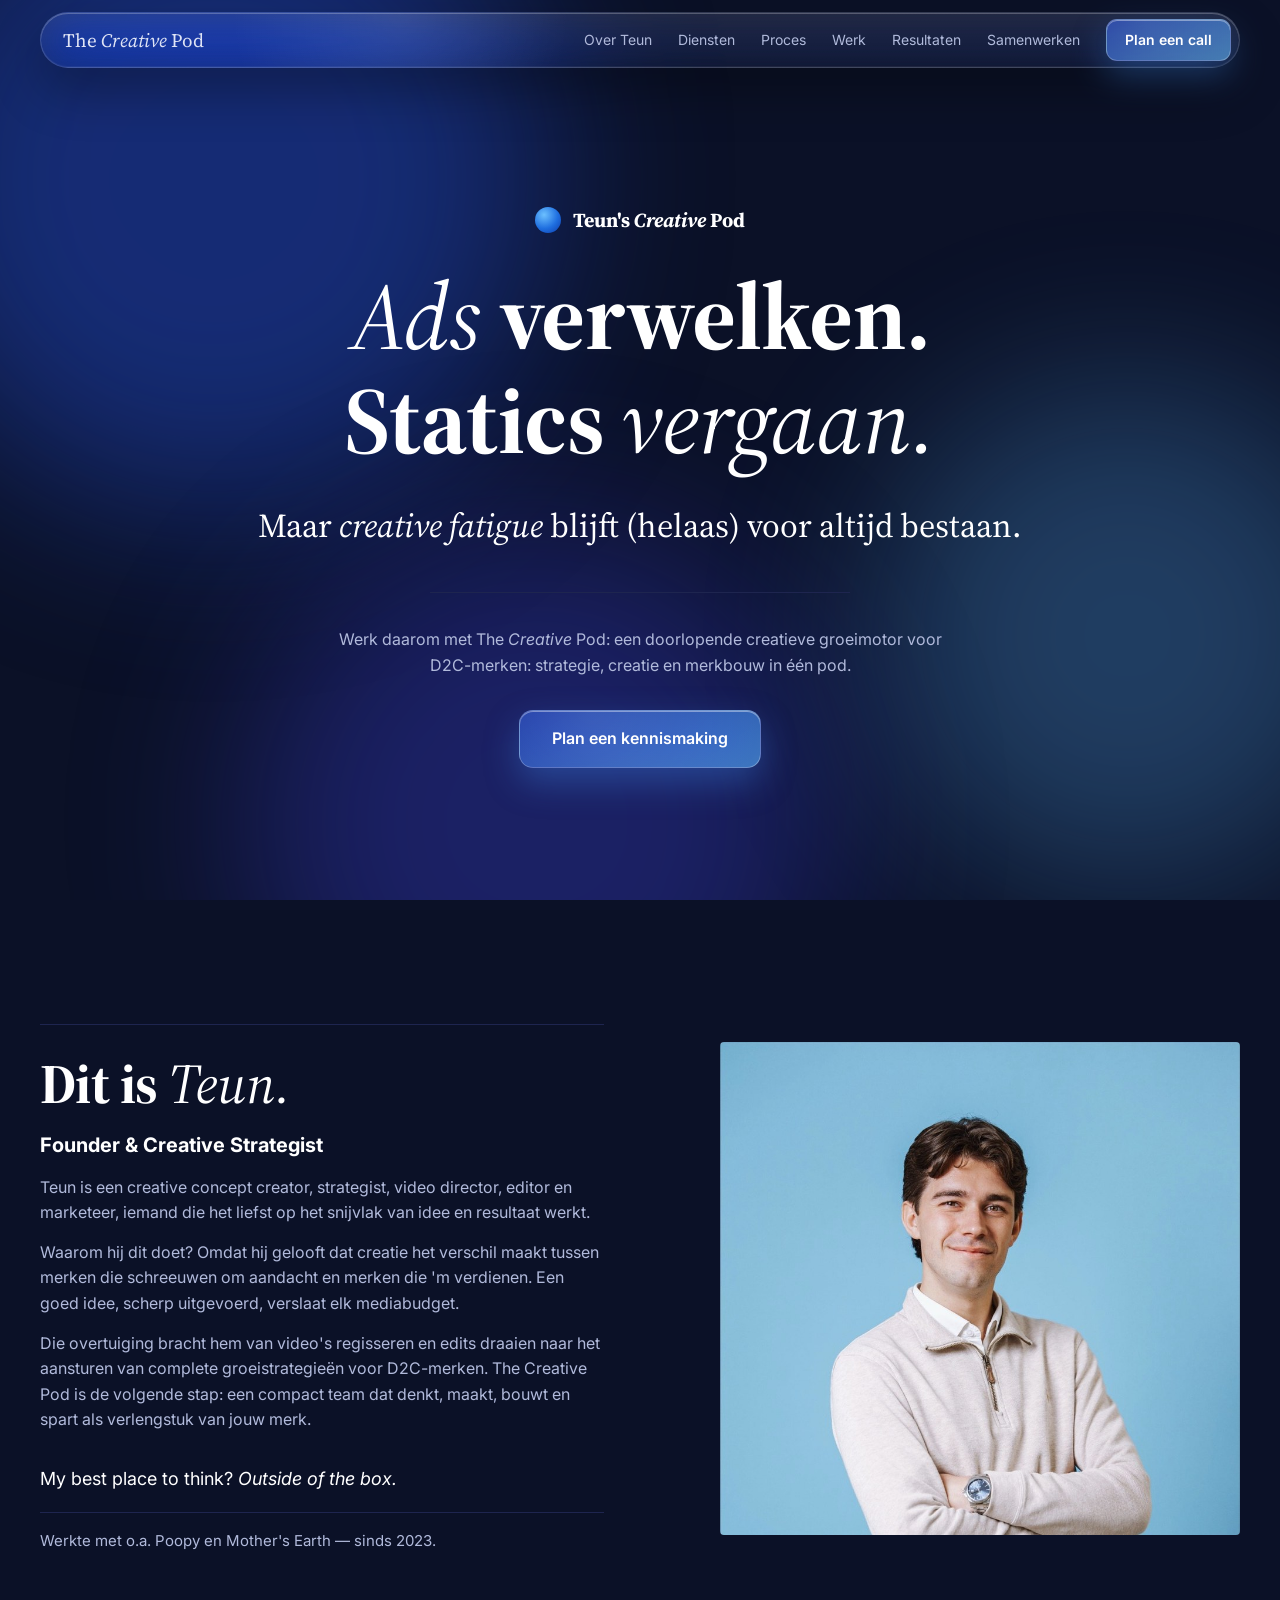
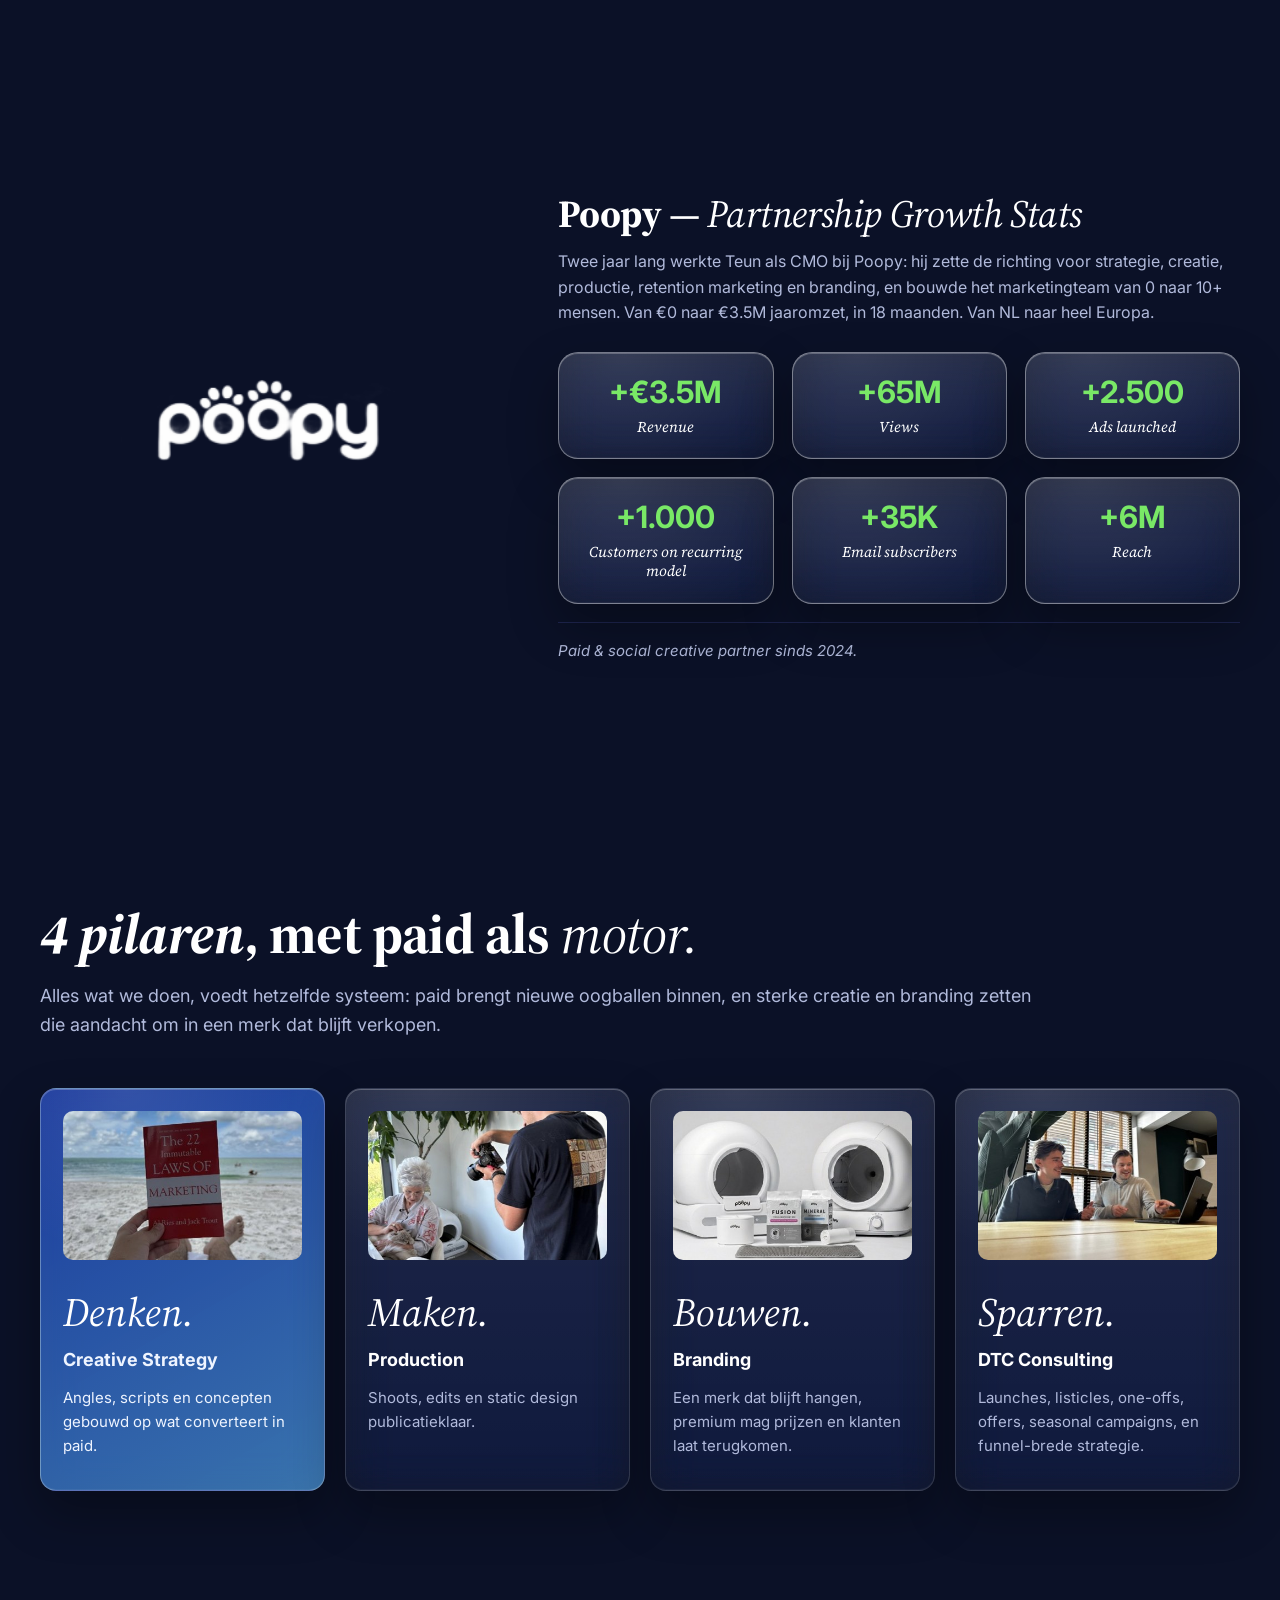
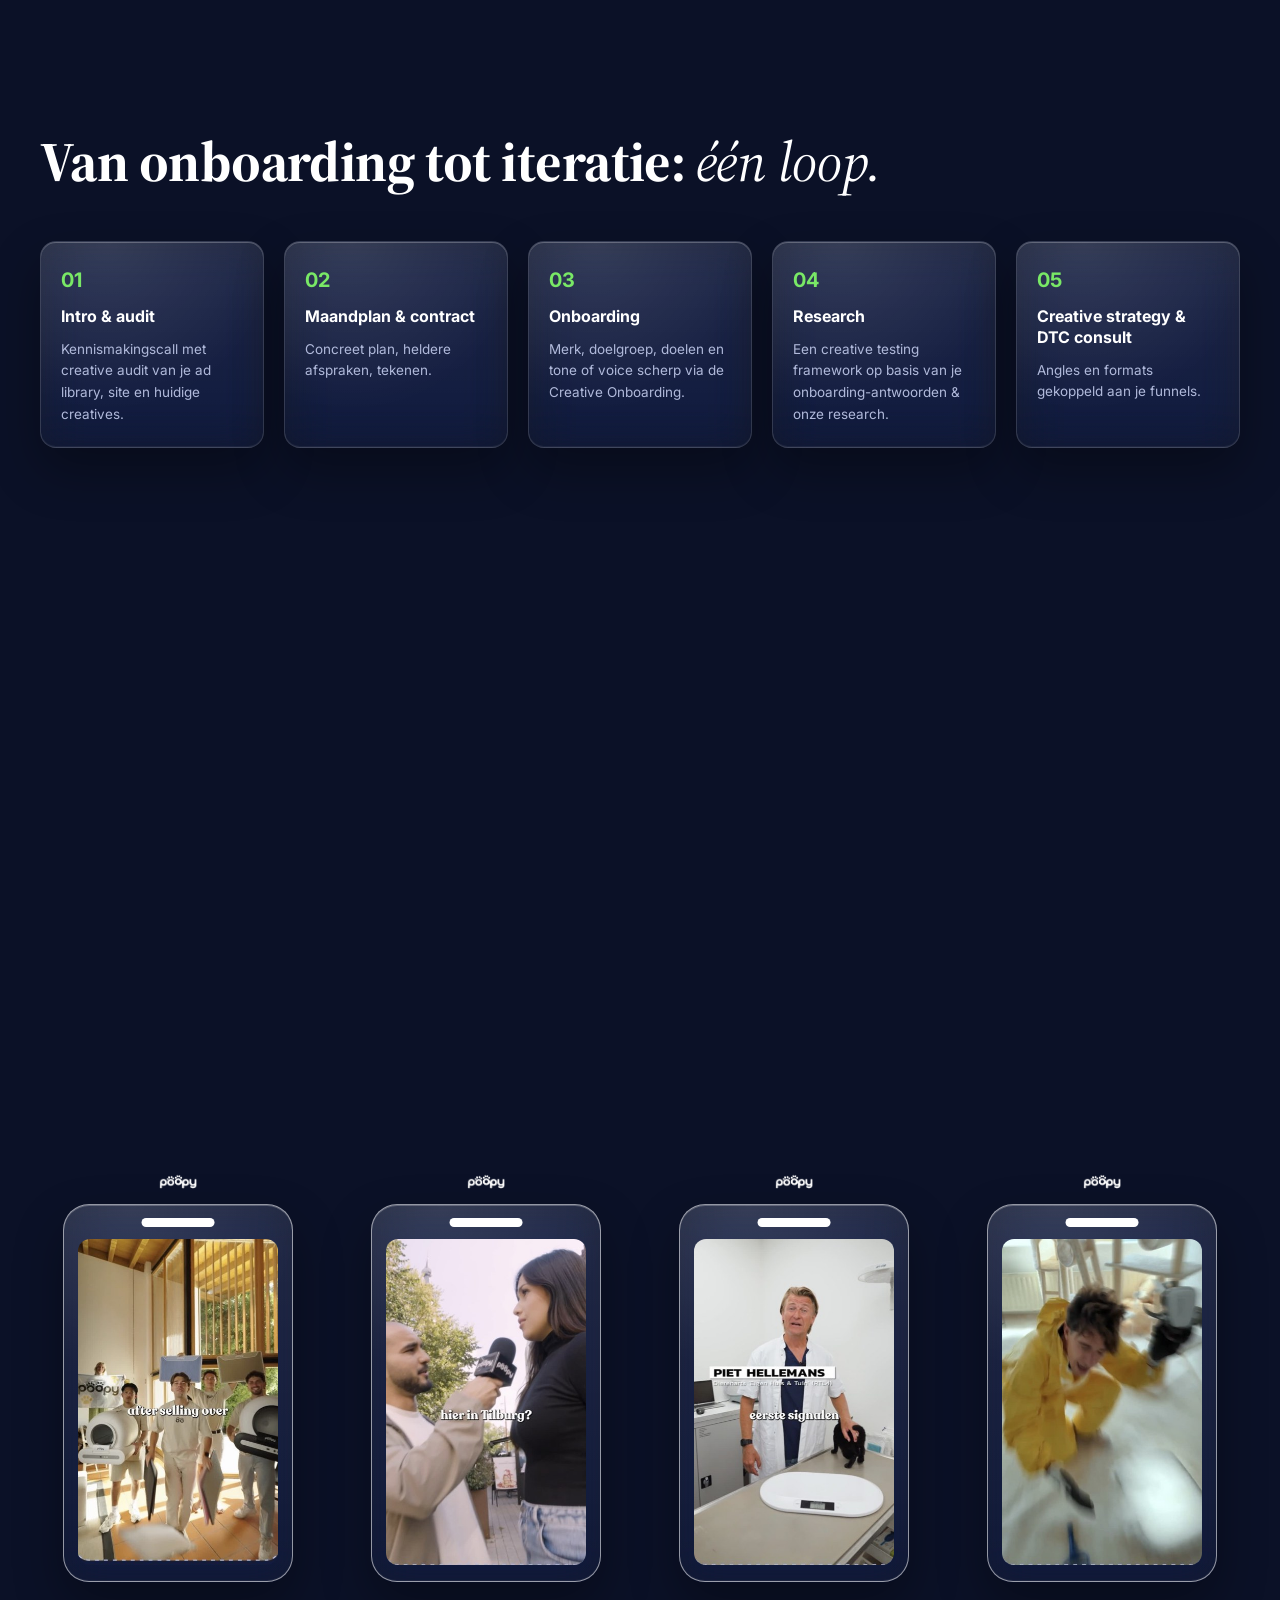
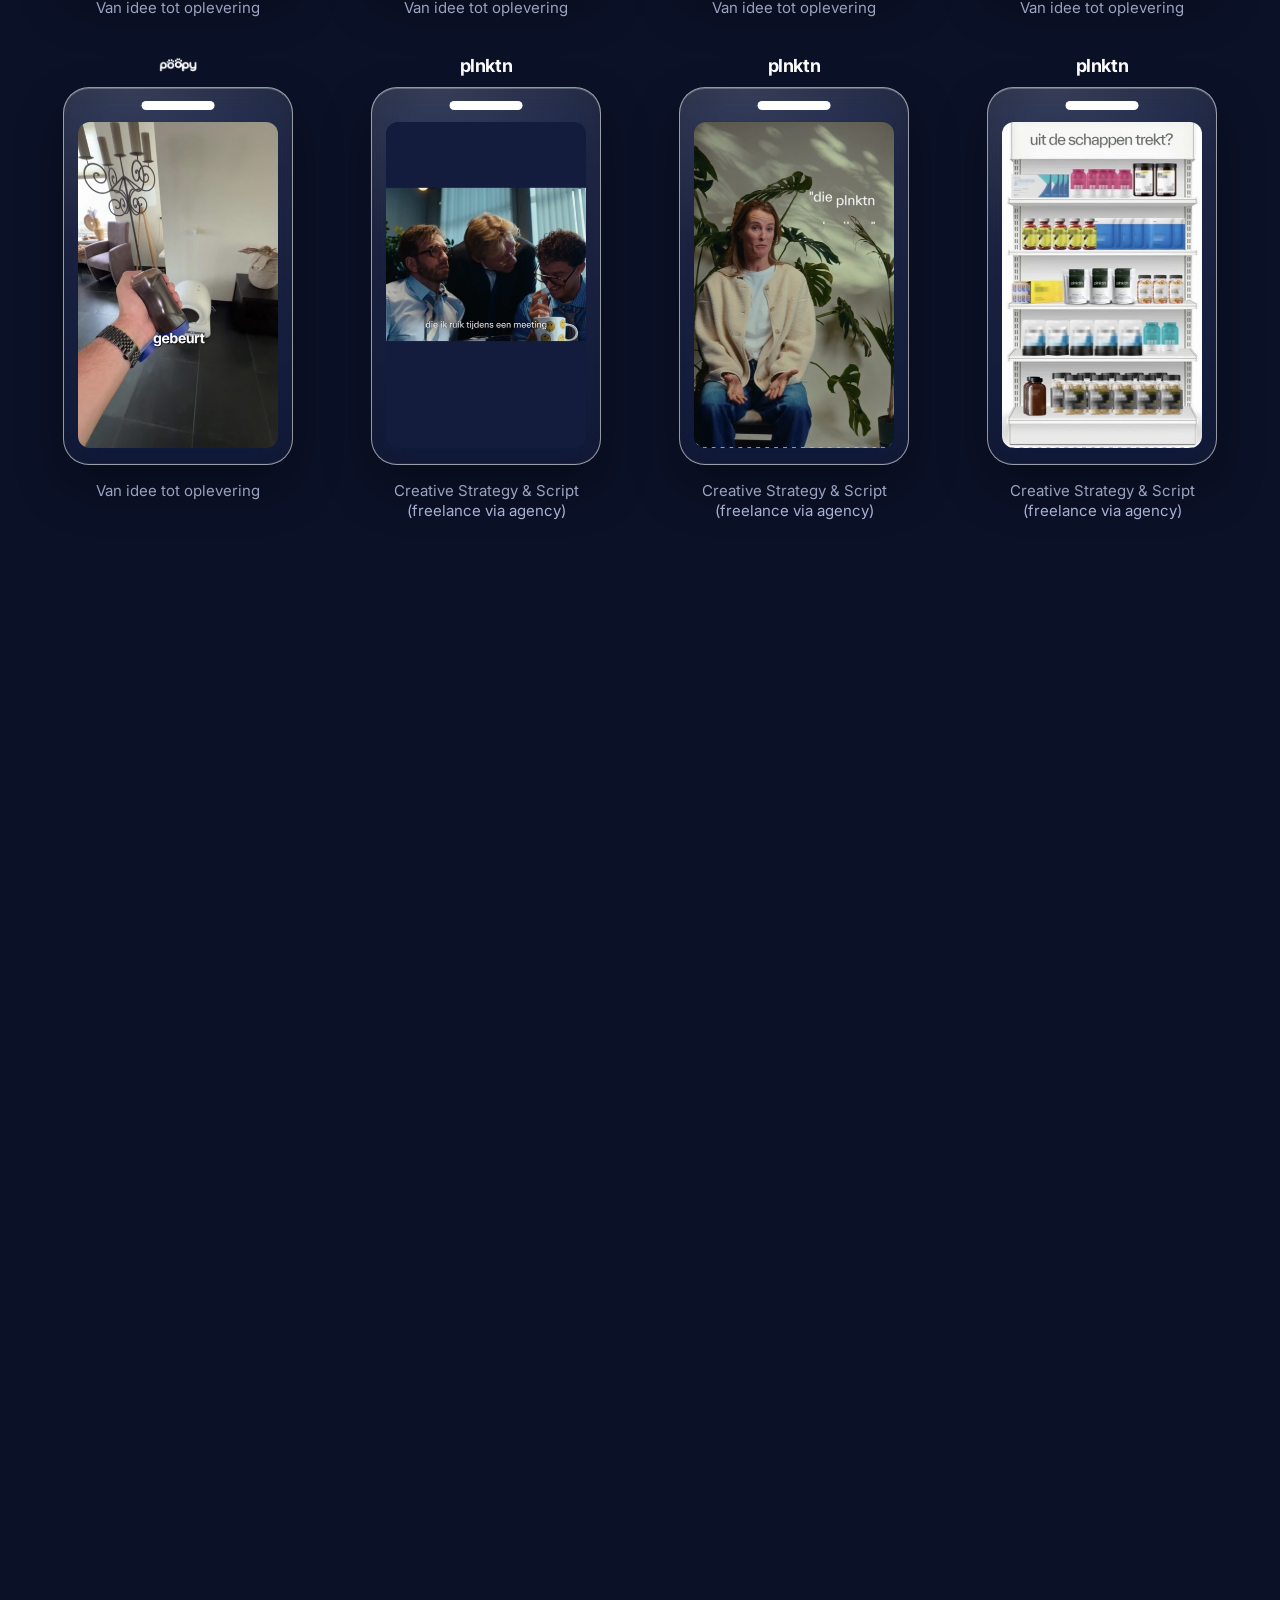
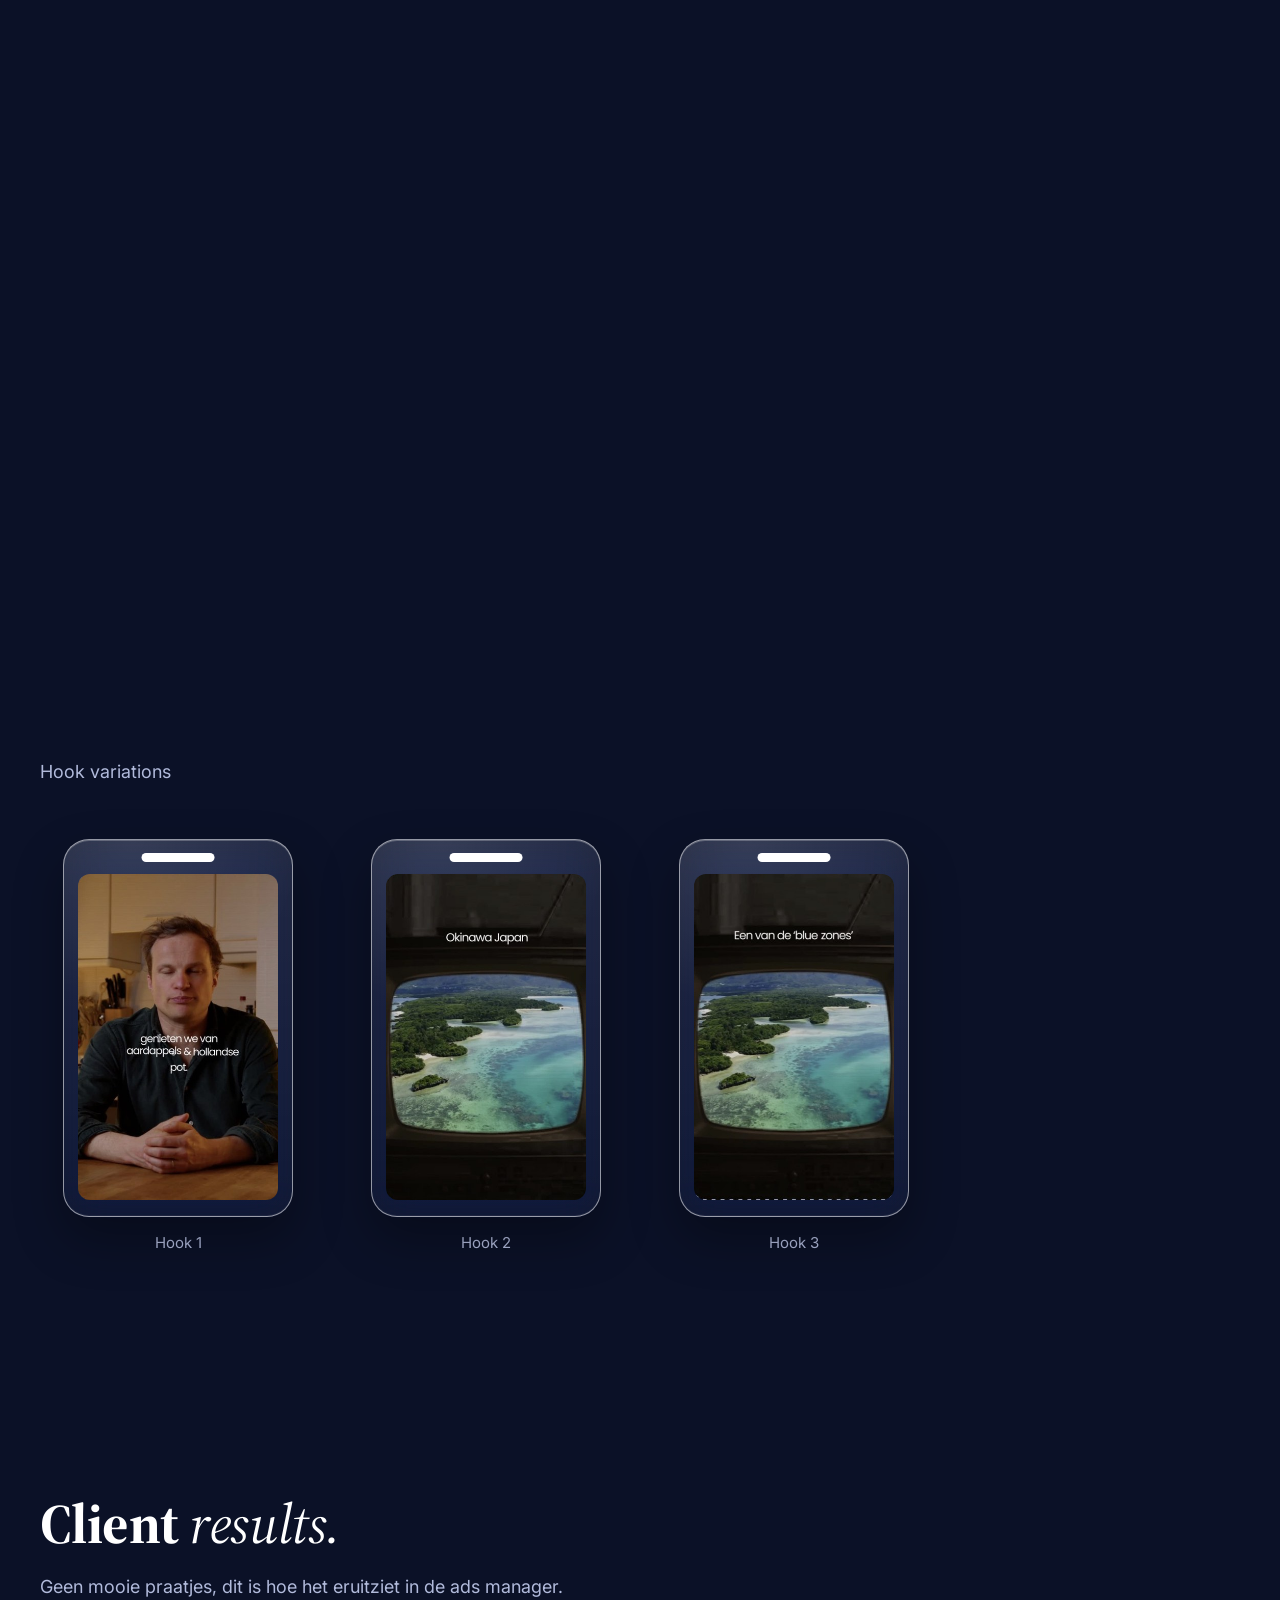
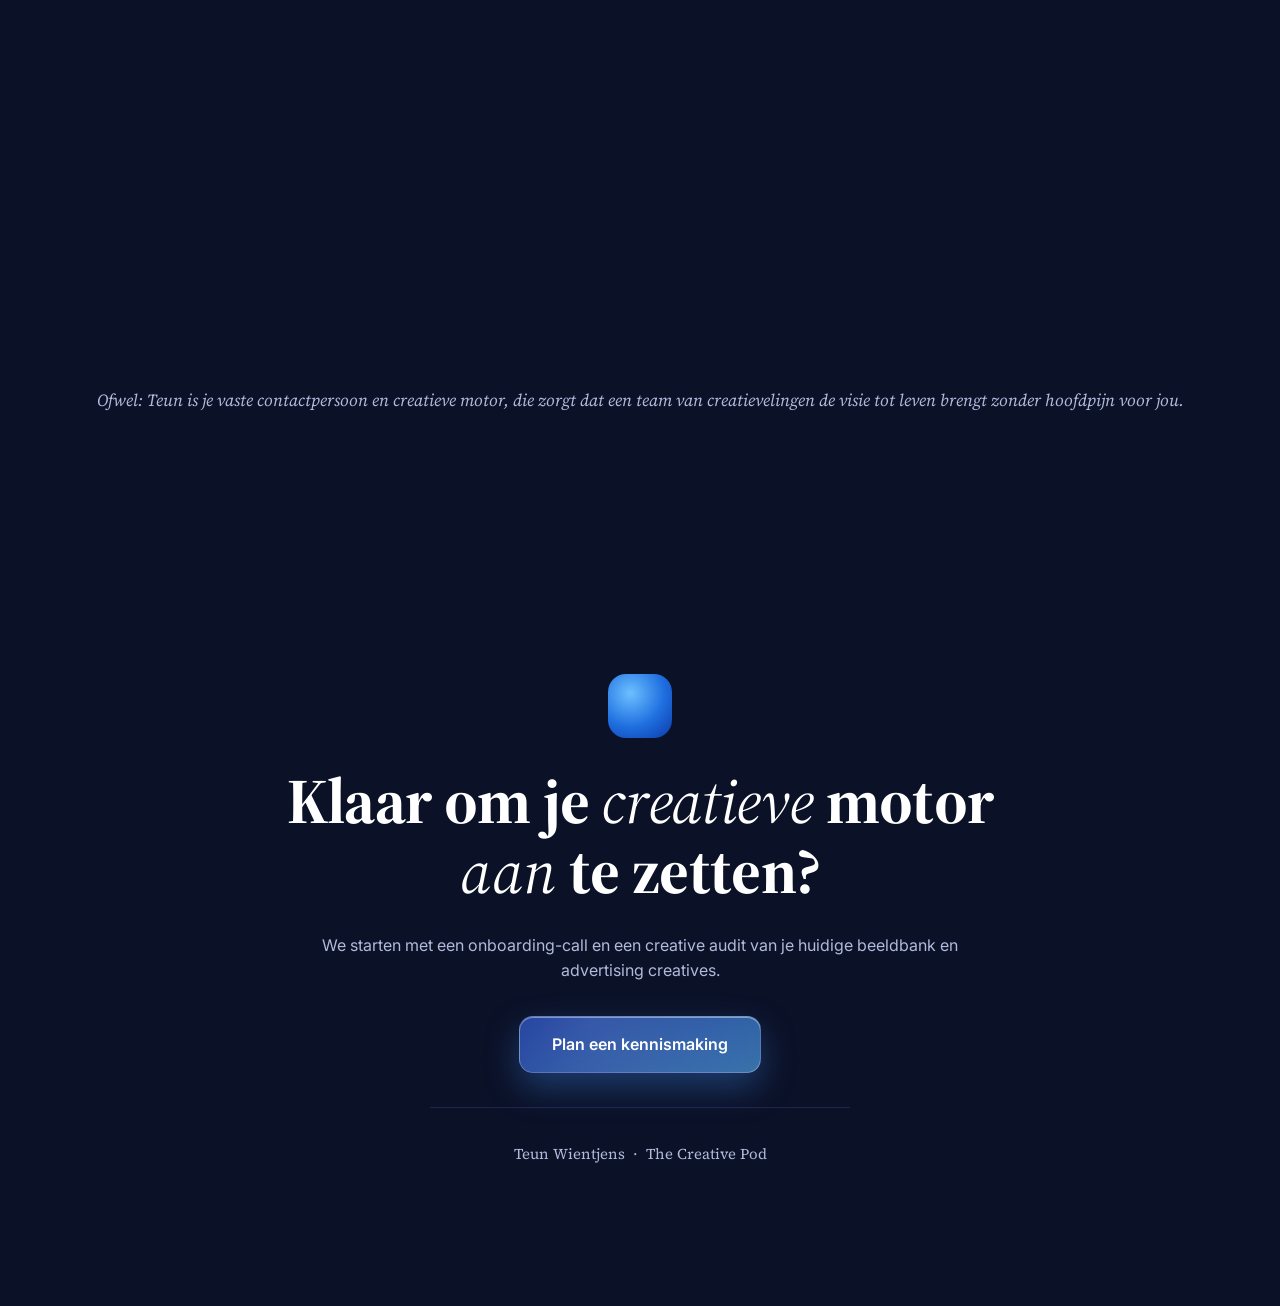
==== commit 8cdb993f: "Deelpreview, 404-pagina, robots en sitemap" ====
--- a/index.html
+++ b/index.html
@@ -6,6 +6,13 @@
   <title>Teun's Creative Pod</title>
   <meta name="description" content="The Creative Pod: een doorlopende creatieve groeimotor voor D2C-merken. Strategie, creatie en merkbouw in één pod, door Teun Wientjens.">
   <meta name="theme-color" content="#0b1127">
+  <link rel="canonical" href="https://creative-pod.com/">
+  <meta property="og:type" content="website">
+  <meta property="og:url" content="https://creative-pod.com/">
+  <meta property="og:title" content="Teun's Creative Pod">
+  <meta property="og:description" content="Een doorlopende creatieve groeimotor voor D2C-merken. Strategie, creatie en merkbouw in één pod, door Teun Wientjens.">
+  <meta property="og:image" content="https://creative-pod.com/assets/teun.jpg">
+  <meta name="twitter:card" content="summary">
   <link rel="icon" href="favicon.svg" type="image/svg+xml">
   <link rel="preconnect" href="https://fonts.googleapis.com">
   <link rel="preconnect" href="https://fonts.gstatic.com" crossorigin>
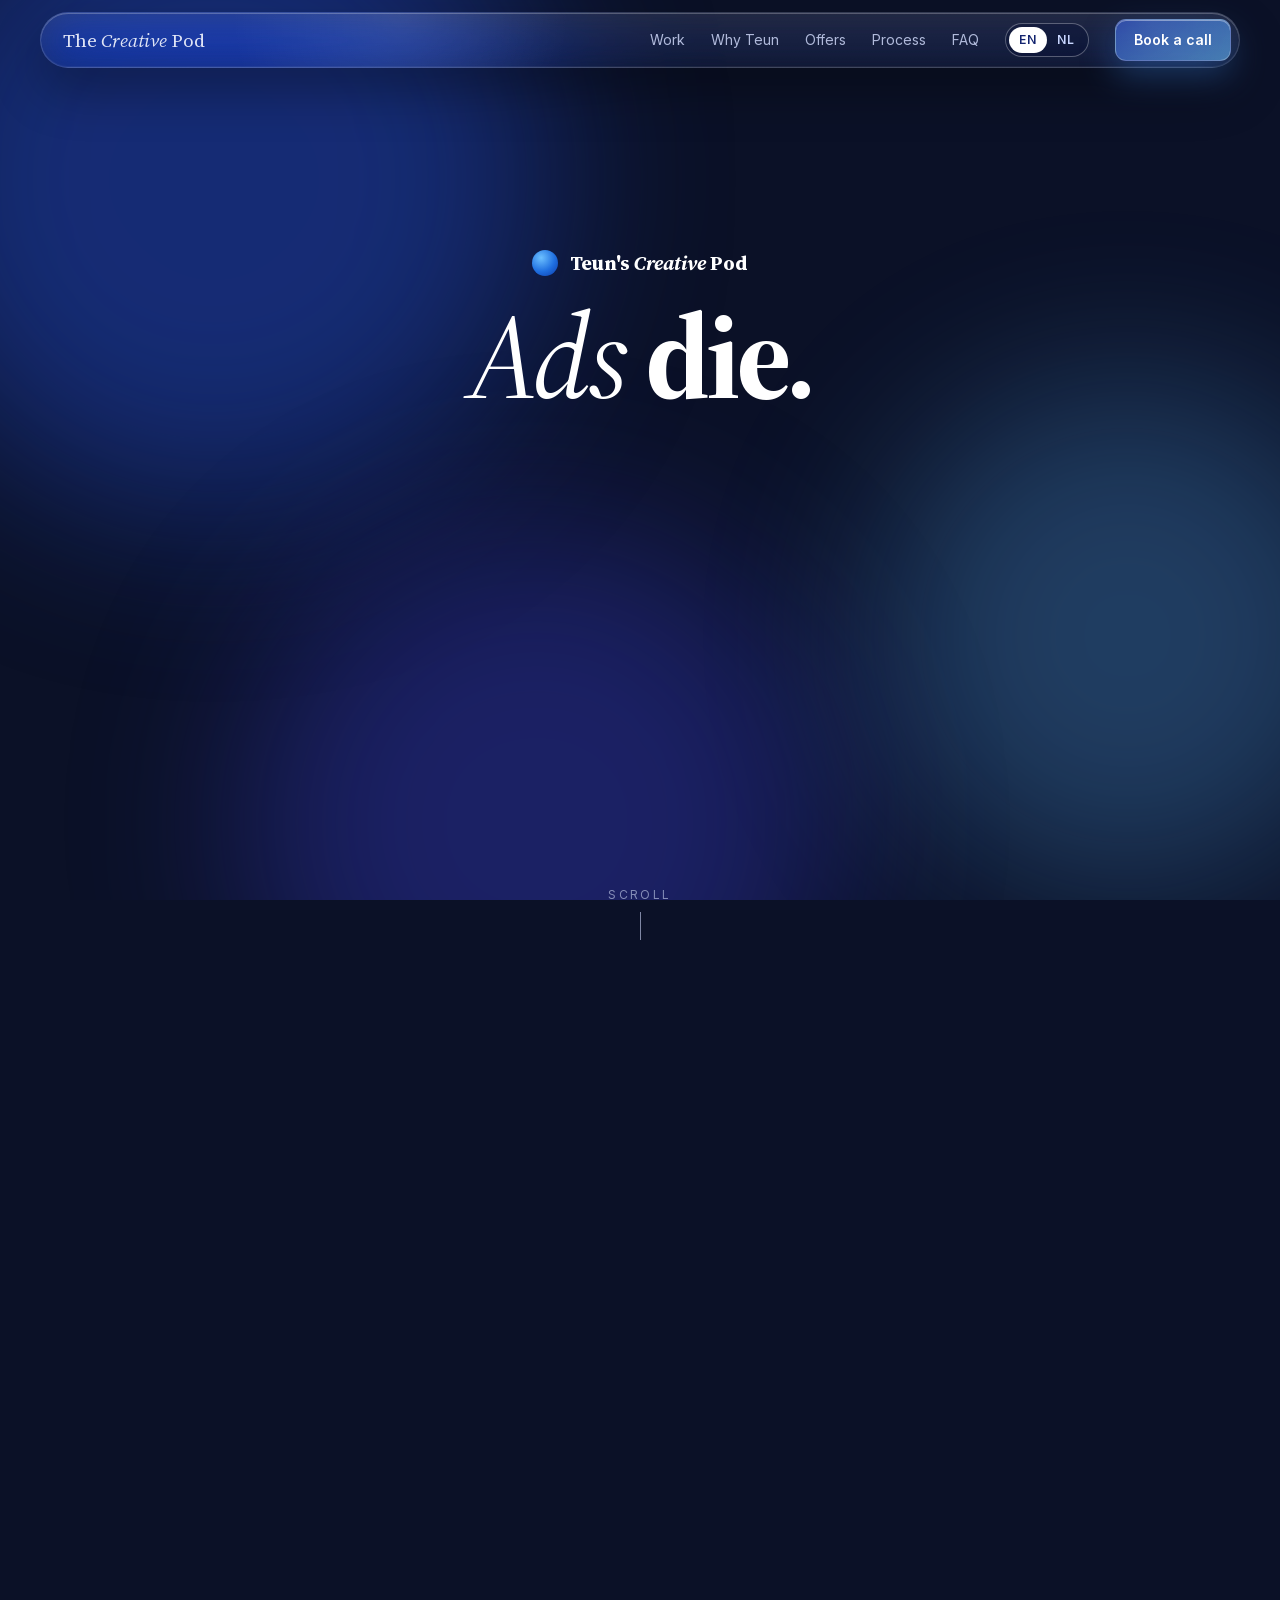
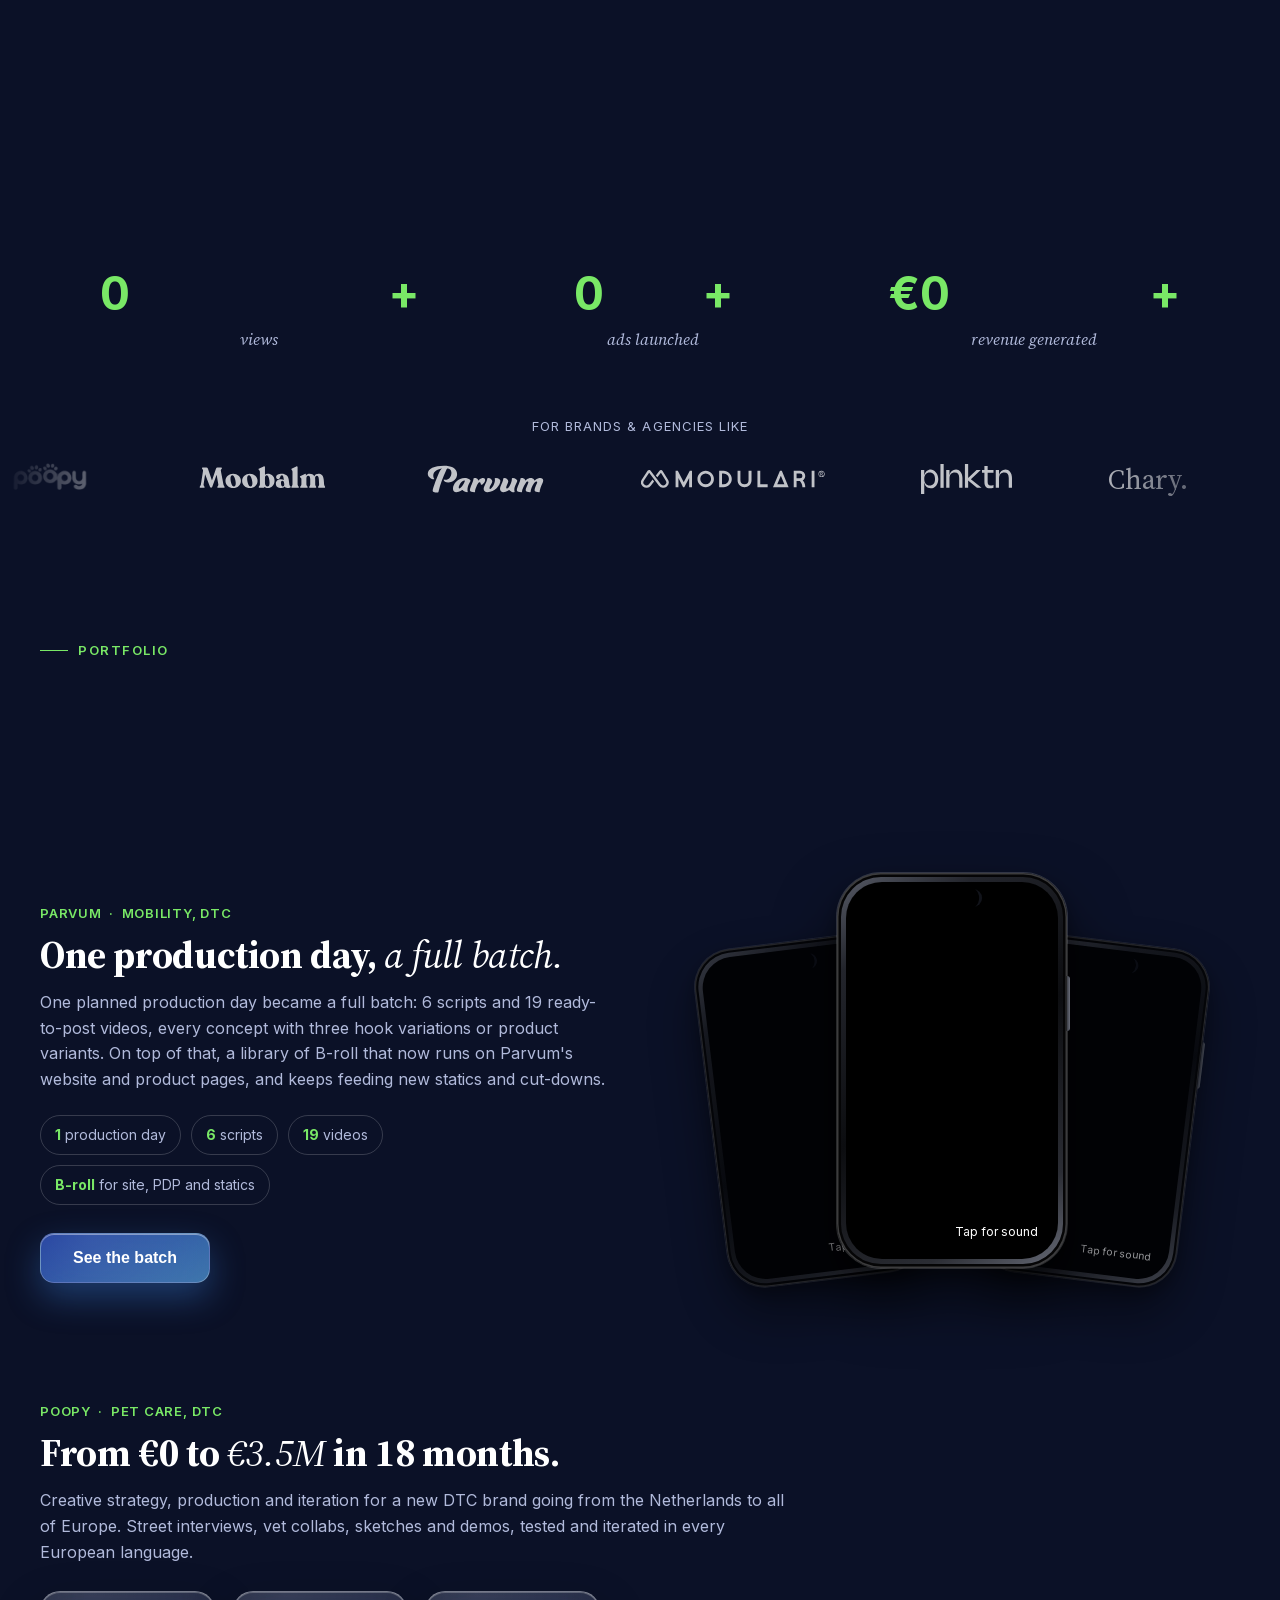
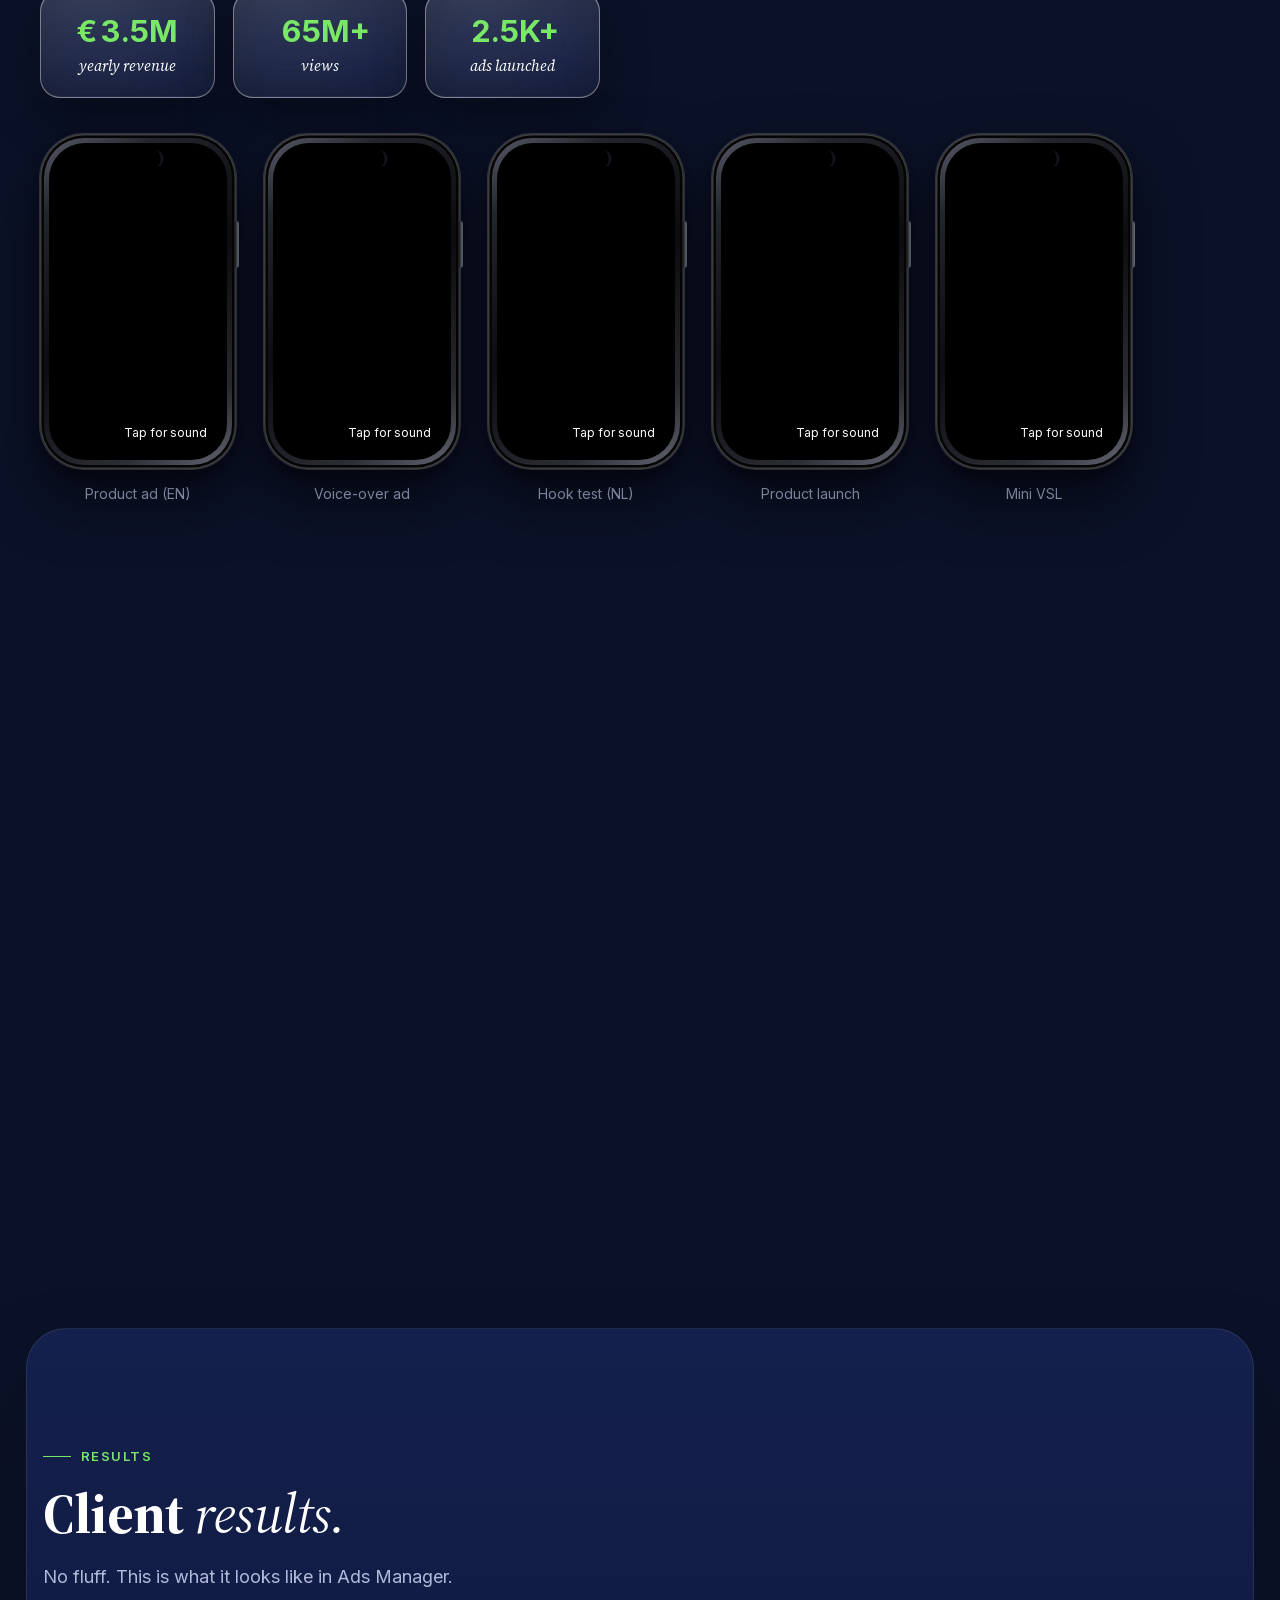
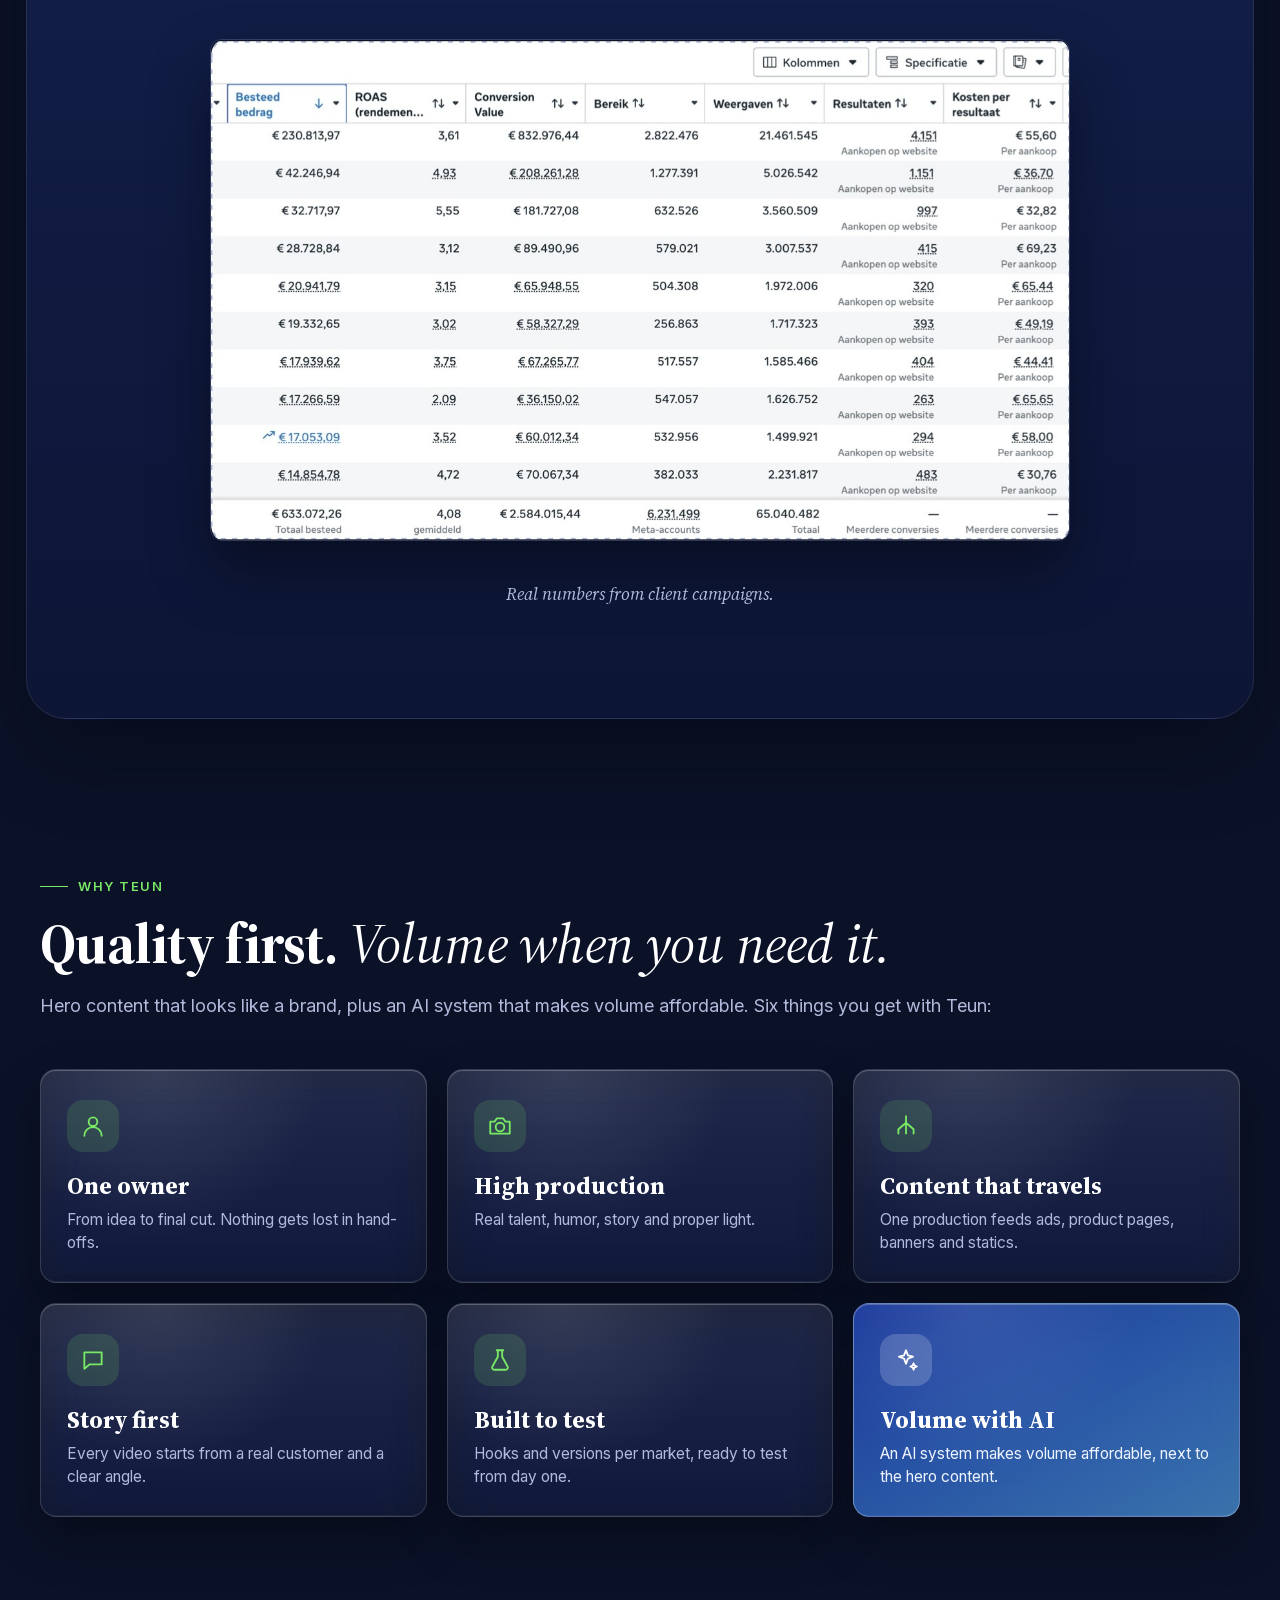
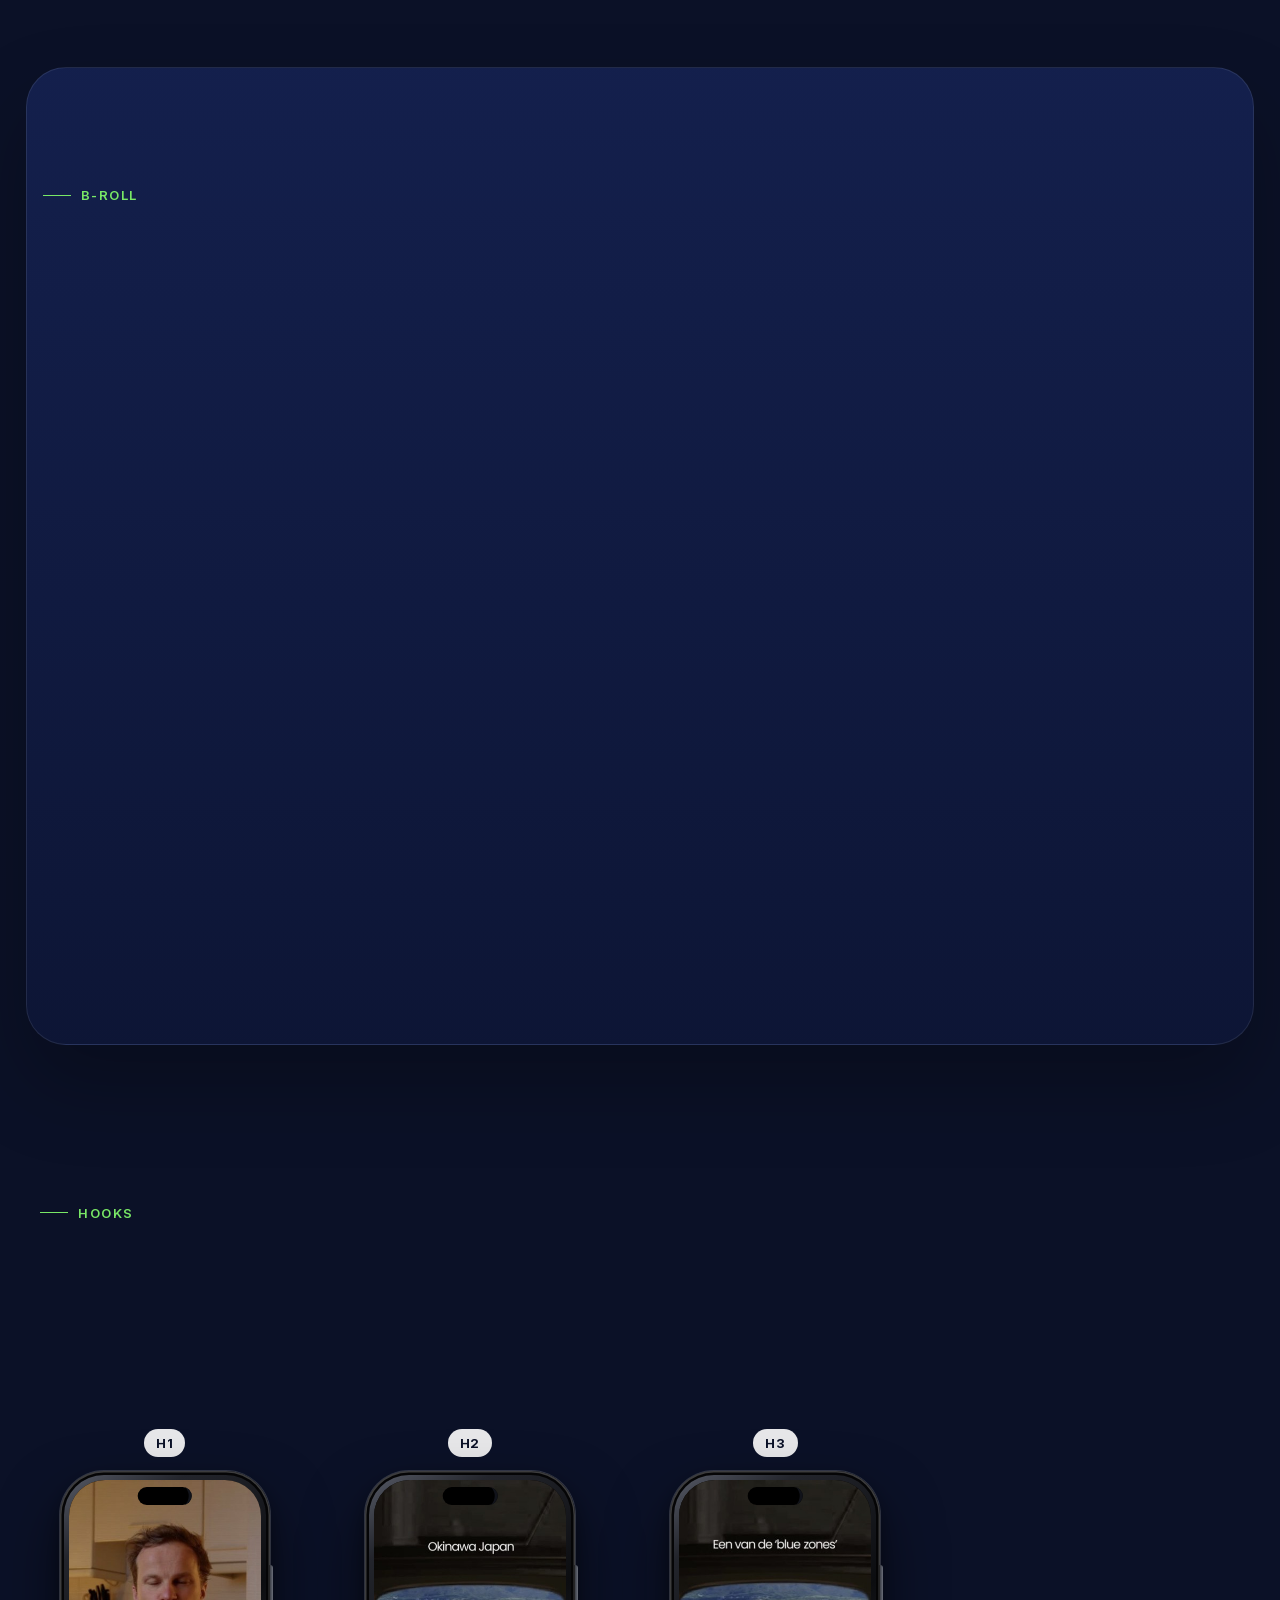
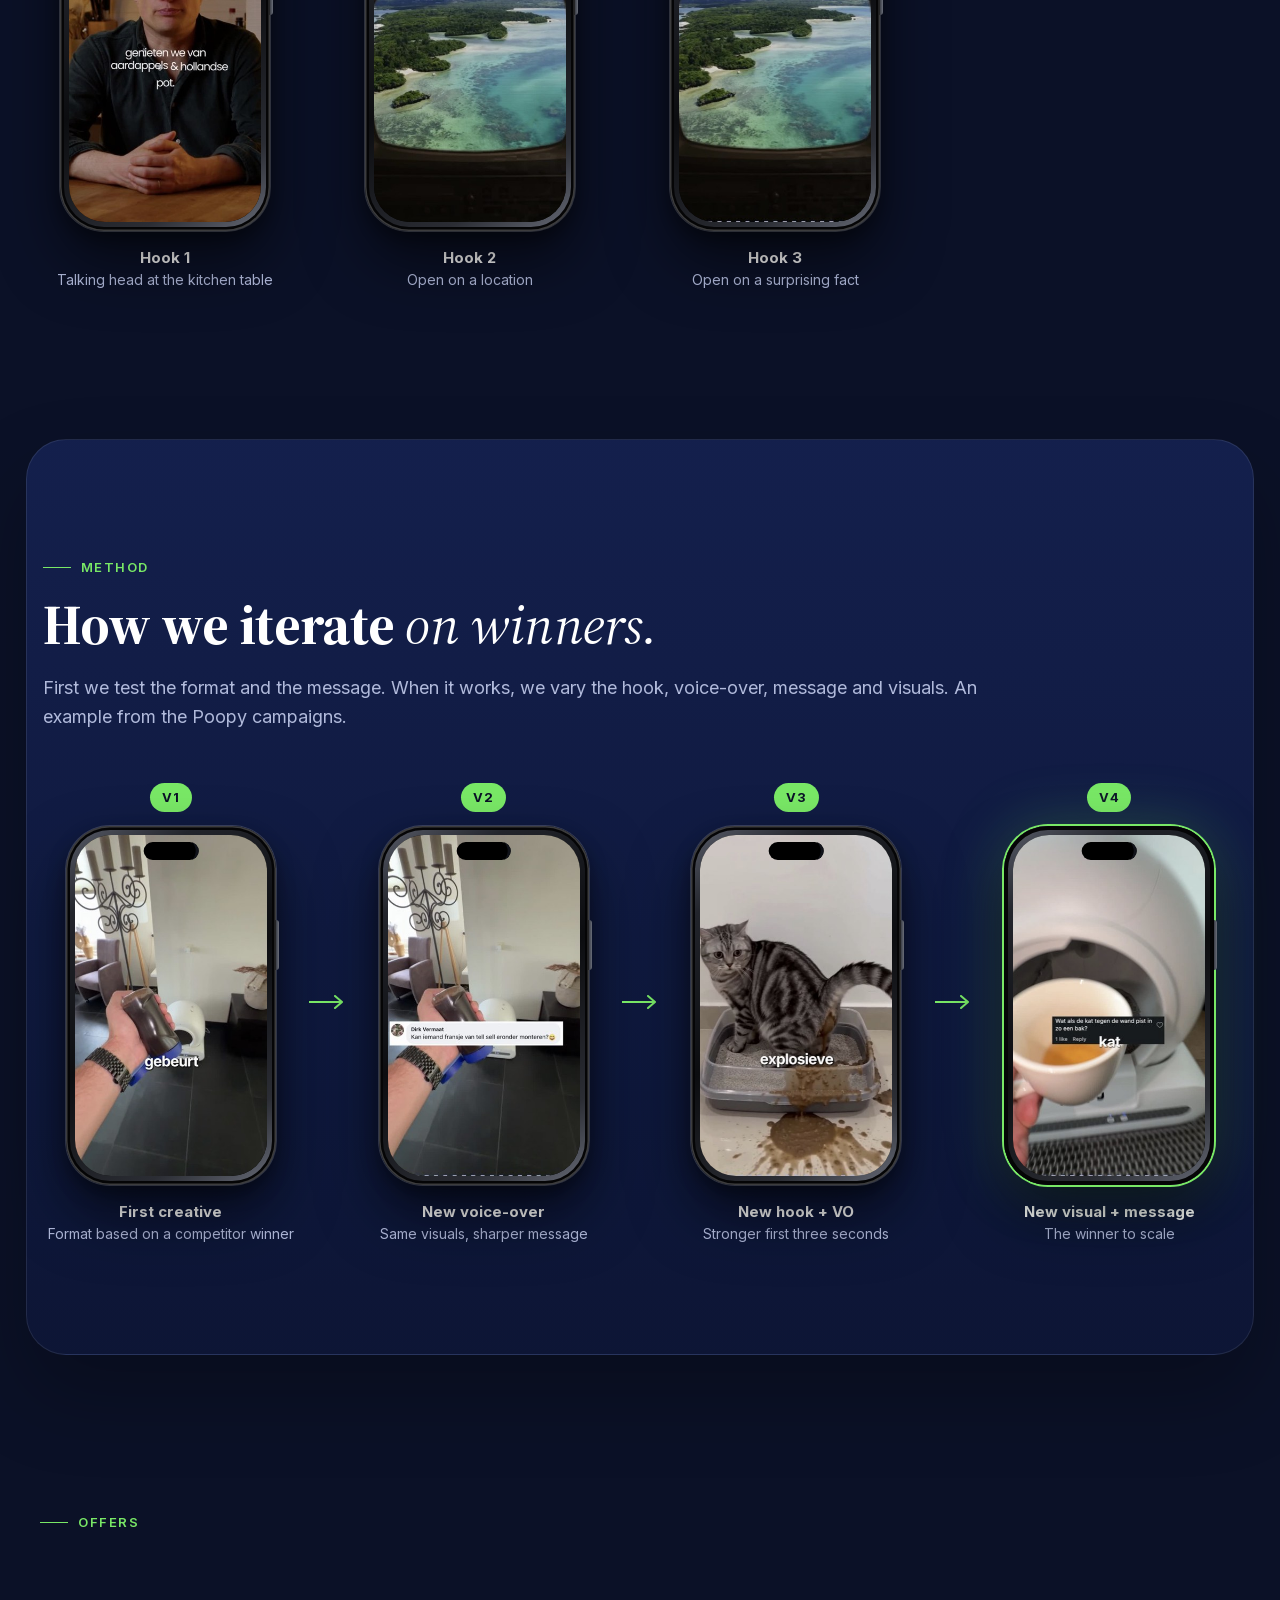
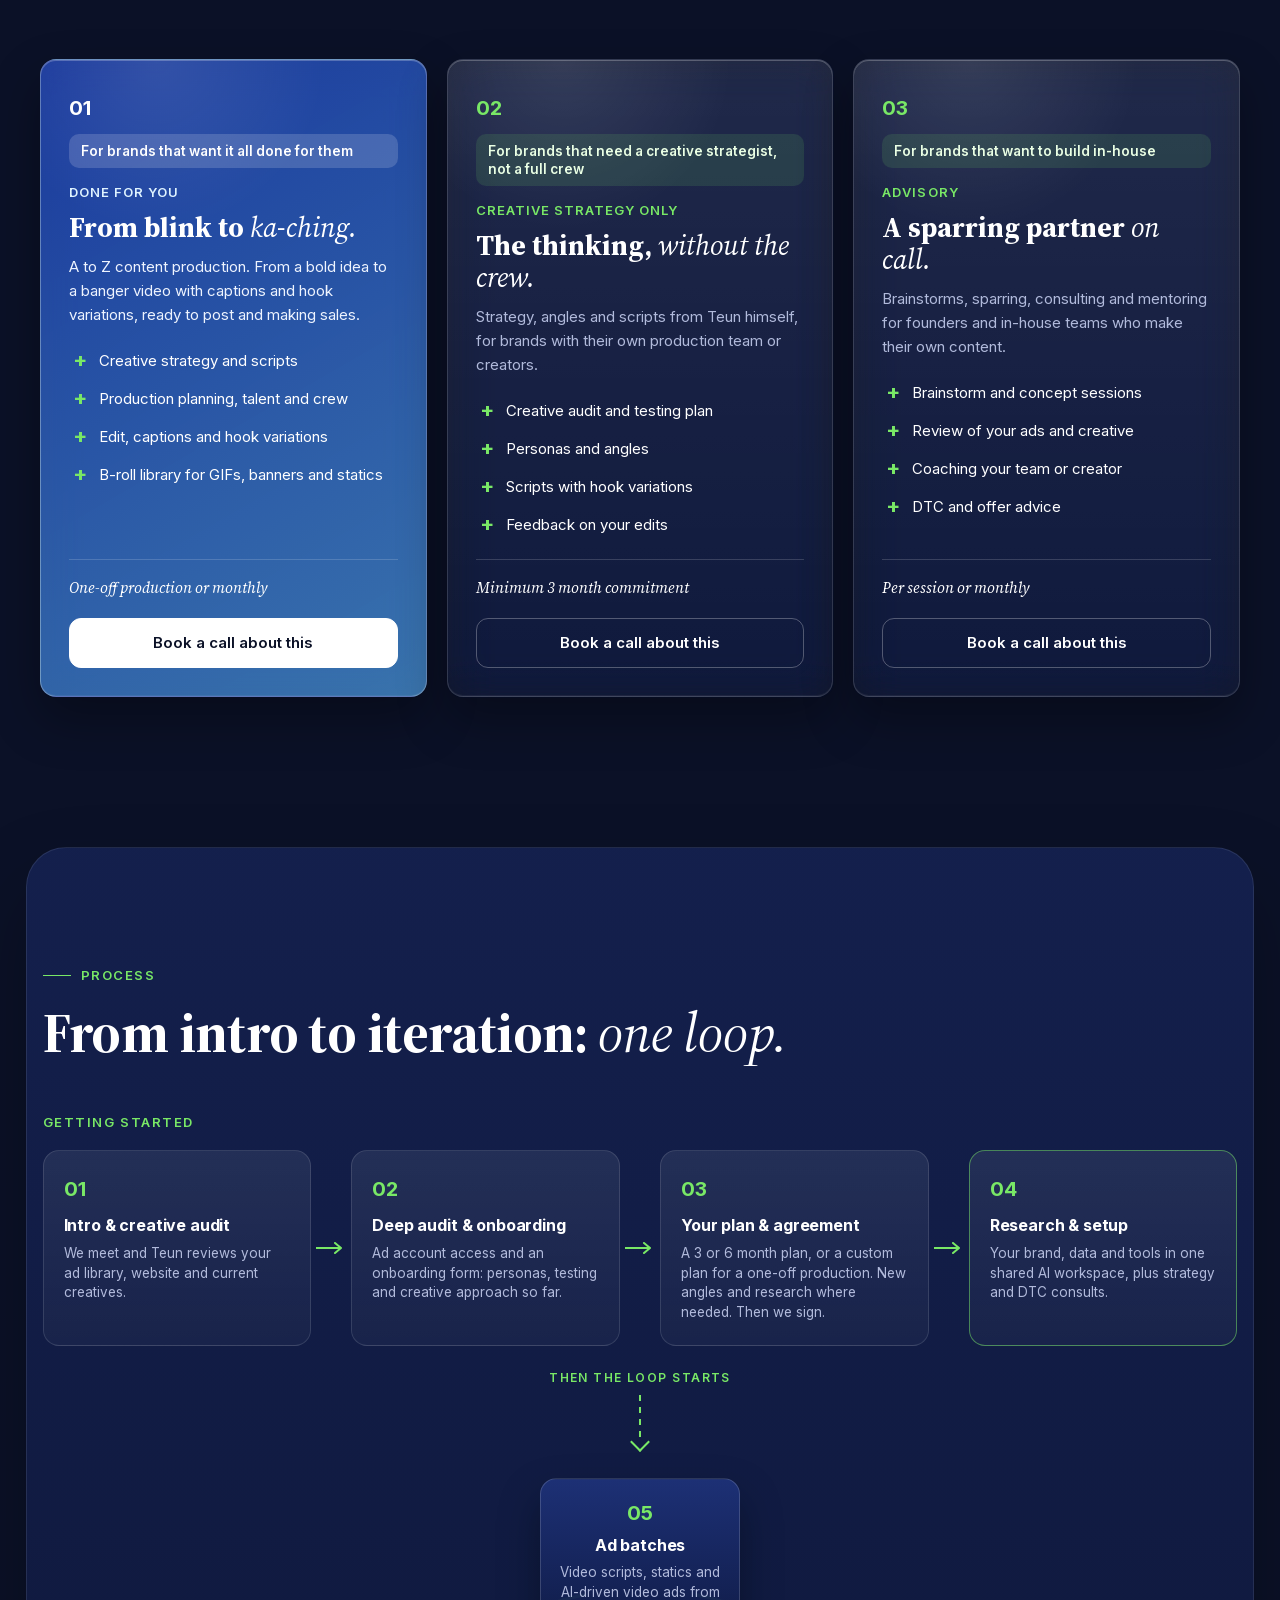
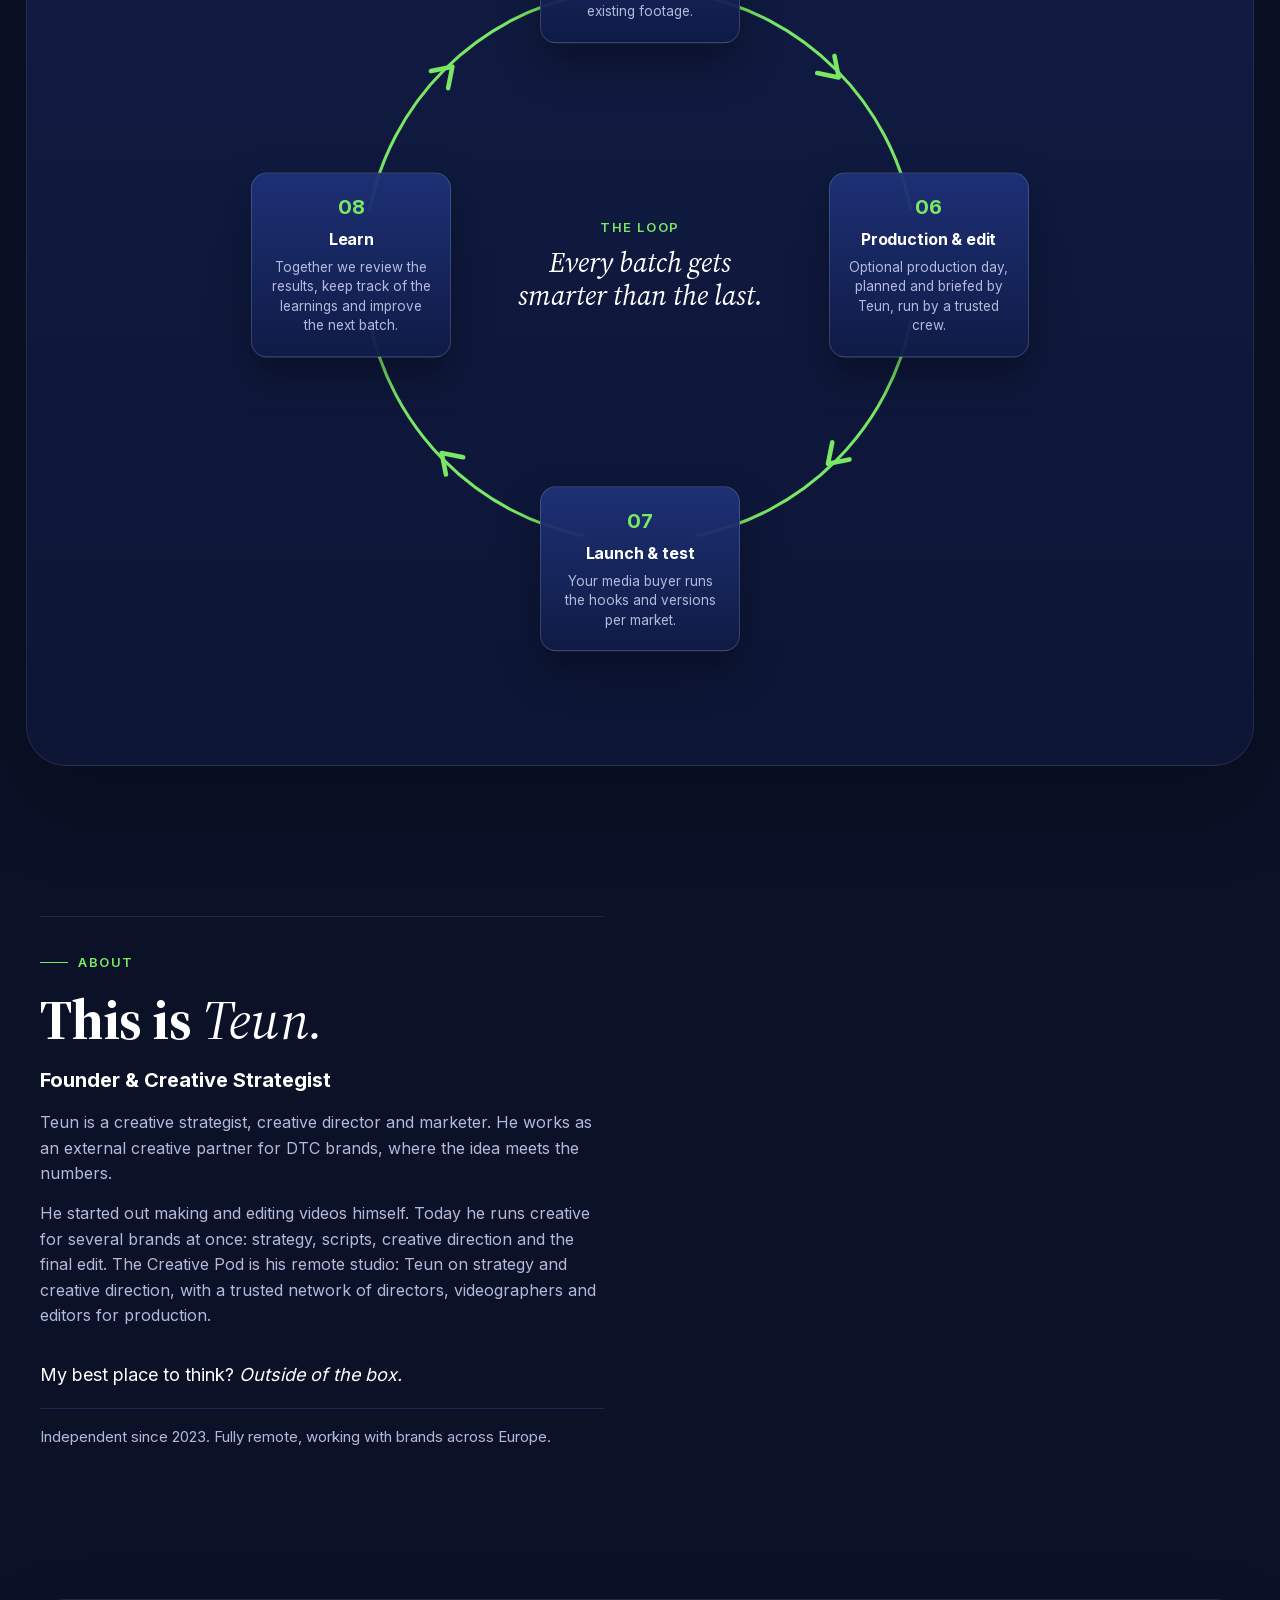
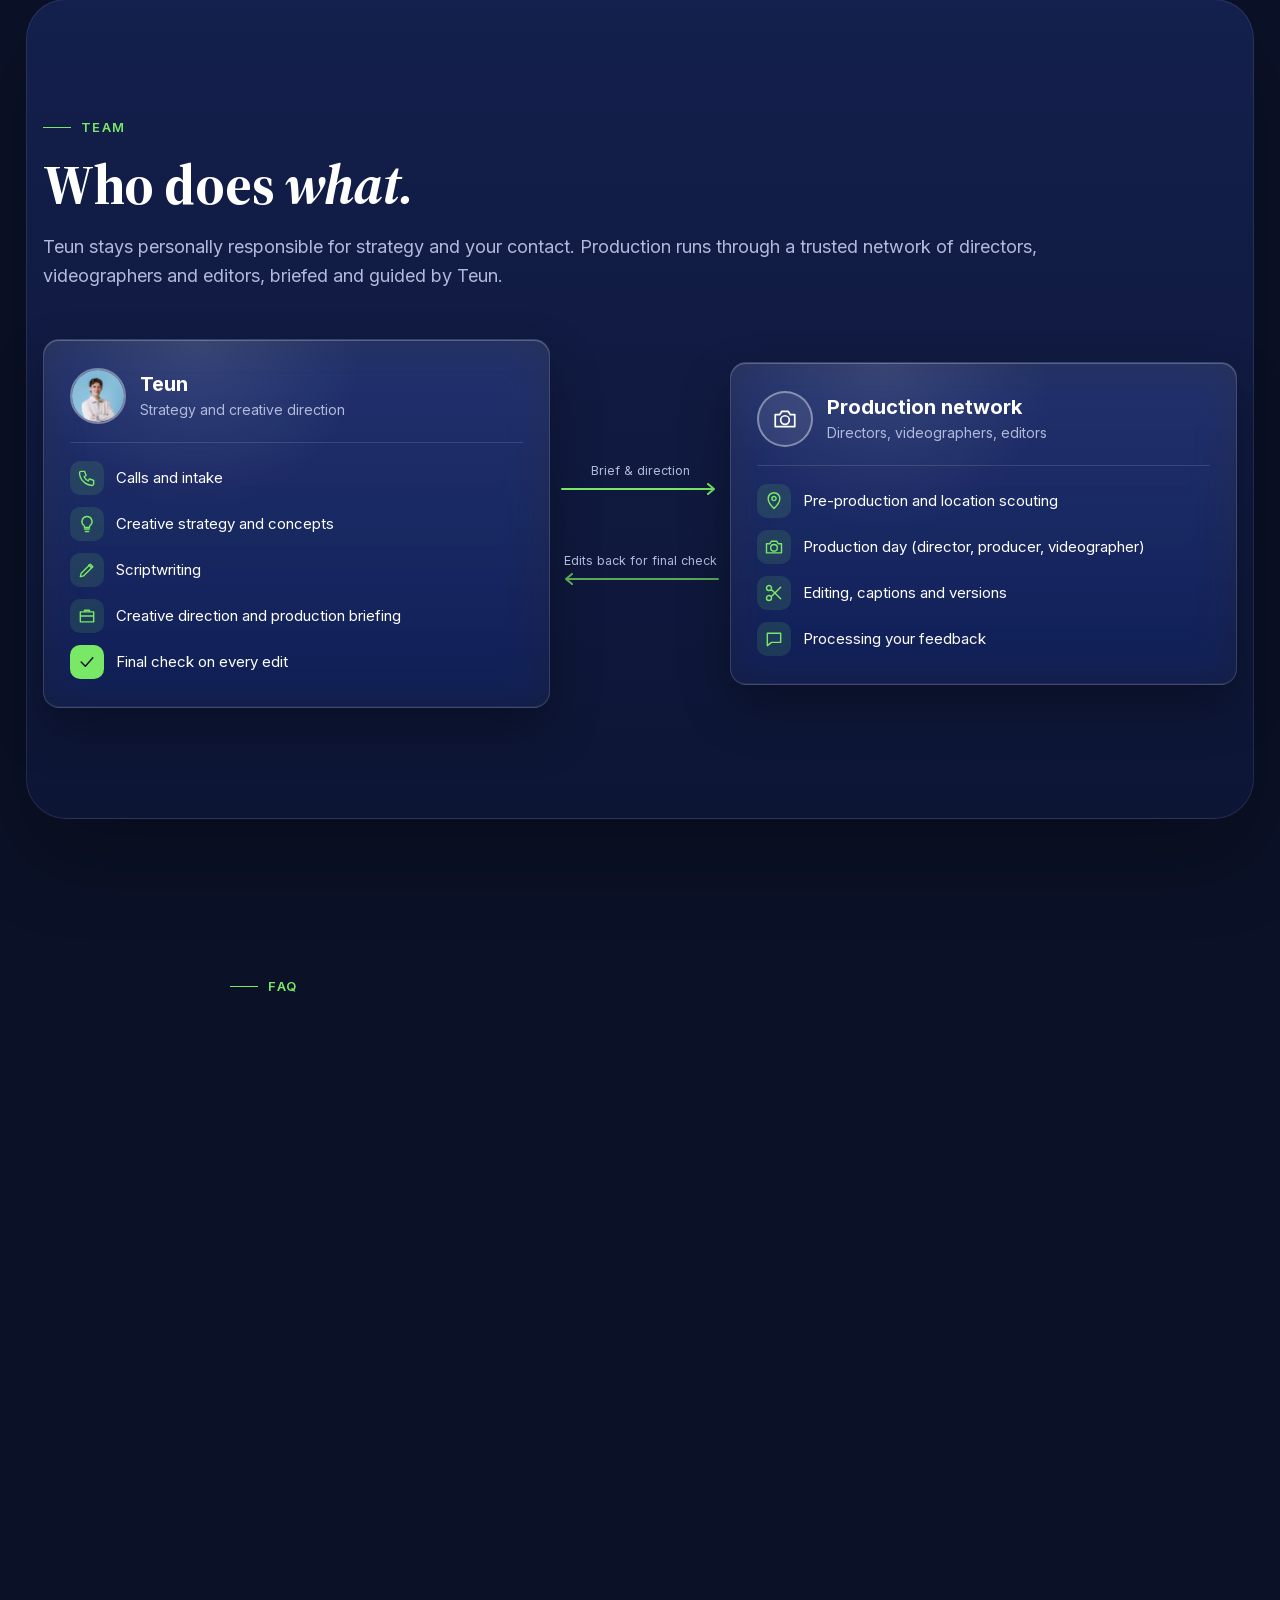
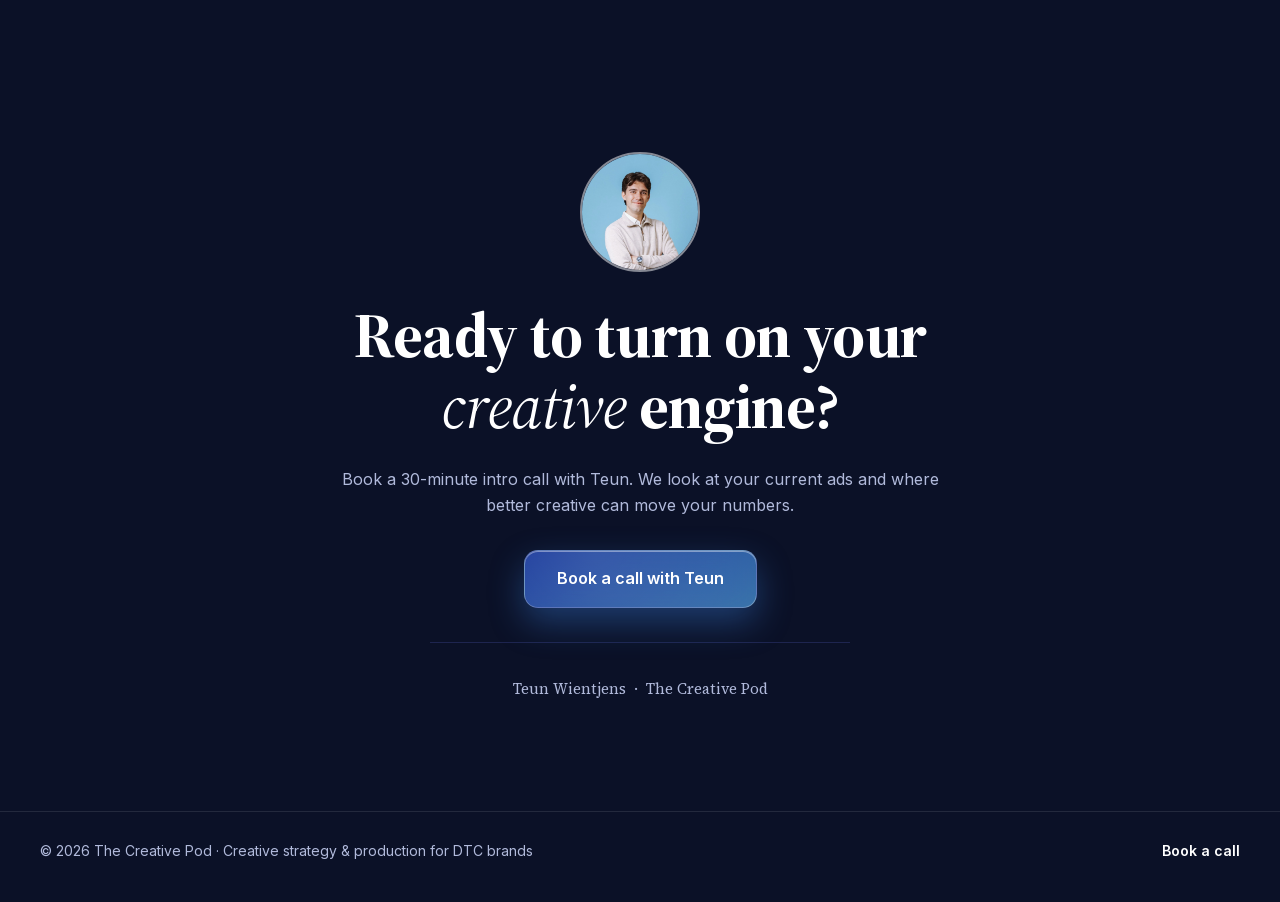
==== commit 75735976: "Livegang creative-pod.com" ====
--- a/index.html
+++ b/index.html
@@ -1,23 +1,21 @@
 <!DOCTYPE html>
-<html lang="nl">
+<html lang="en">
 <head>
   <meta charset="UTF-8">
   <meta name="viewport" content="width=device-width, initial-scale=1.0">
   <title>Teun's Creative Pod</title>
-  <meta name="description" content="The Creative Pod: een doorlopende creatieve groeimotor voor D2C-merken. Strategie, creatie en merkbouw in één pod, door Teun Wientjens.">
+  <meta name="description" content="High-production social ads for DTC brands. Creative strategy, production and edit by Teun Wientjens: from a bold idea to a ready-to-post video that sells.">
   <meta name="theme-color" content="#0b1127">
   <link rel="canonical" href="https://creative-pod.com/">
   <meta property="og:type" content="website">
   <meta property="og:url" content="https://creative-pod.com/">
   <meta property="og:title" content="Teun's Creative Pod">
-  <meta property="og:description" content="Een doorlopende creatieve groeimotor voor D2C-merken. Strategie, creatie en merkbouw in één pod, door Teun Wientjens.">
+  <meta property="og:description" content="High-production social ads for DTC brands. From a bold idea to a ready-to-post video that sells.">
   <meta property="og:image" content="https://creative-pod.com/assets/teun.jpg">
   <meta name="twitter:card" content="summary">
   <link rel="icon" href="favicon.svg" type="image/svg+xml">
-  <link rel="preconnect" href="https://fonts.googleapis.com">
-  <link rel="preconnect" href="https://fonts.gstatic.com" crossorigin>
-  <link href="https://fonts.googleapis.com/css2?family=Inter:wght@400;500;600;700&family=Source+Serif+4:ital,opsz,wght@0,8..60,400;0,8..60,700;1,8..60,400;1,8..60,700&display=swap" rel="stylesheet">
-  <link rel="stylesheet" href="styles.css?v=3">
+  <link rel="stylesheet" href="fonts.css?v=1">
+  <link rel="stylesheet" href="styles.css?v=22">
 </head>
 <body>
   <div class="glow" aria-hidden="true"><i></i><i></i><i></i></div>
@@ -25,209 +23,370 @@
     <div class="wrap top-in">
       <a href="#top" class="brand">The <em>Creative</em> Pod</a>
       <button class="nav-toggle" aria-label="Menu" aria-expanded="false" aria-controls="nav">☰</button>
-      <nav id="nav" class="nav" aria-label="Hoofdmenu">
-        <a href="#teun">Over Teun</a>
-        <a href="#pilaren">Diensten</a>
-        <a href="#loop">Proces</a>
-        <a href="#werk">Werk</a>
-        <a href="#resultaten">Resultaten</a>
-        <a href="#samenwerken">Samenwerken</a>
-        <a href="#contact" class="btn btn-sm">Plan een call</a>
+      <nav id="nav" class="nav" aria-label="Main menu">
+        <a href="#work" data-t="t1">Work</a>
+        <a href="#different" data-t="t2">Why Teun</a>
+        <a href="#offers" data-t="t3">Offers</a>
+        <a href="#process" data-t="t4">Process</a>
+        <a href="#faq" data-t="t5">FAQ</a>
+        <button type="button" class="lang" id="lang" role="switch" aria-checked="false" aria-label="Language: English or Dutch"><span class="lang-en">EN</span><span class="lang-nl">NL</span></button>
+        <a href="#contact" class="btn btn-sm" data-t="t6">Book a call</a>
       </nav>
     </div>
   </header>
 
   <main>
-    <!-- 1 · Hero -->
-    <section class="hero" id="top">
-      <div class="wrap center">
-        <p class="hero-brand reveal"><span class="ball" aria-hidden="true"></span><b>Teun's <em>Creative</em> Pod</b></p>
-        <h1 class="reveal"><em>Ads</em> verwelken.<br>Statics <em>vergaan.</em></h1>
-        <p class="hero-sub reveal">Maar <em>creative fatigue</em> blijft (helaas) voor altijd bestaan.</p>
-        <hr class="rule reveal">
-        <p class="hero-small reveal">Werk daarom met The <em>Creative</em> Pod: een doorlopende creatieve groeimotor voor D2C-merken: strategie, creatie en merkbouw in één pod.</p>
-        <a href="#contact" class="btn reveal">Plan een kennismaking</a>
-      </div>
-    </section>
-
-    <!-- 2 · Dit is Teun -->
+    <!-- Hero: tekstreeks die bij het scrollen in vier stappen verschijnt -->
+    <section class="hero3" id="top">
+      <div class="hero3-sticky">
+        <p class="hero-brand hero3-brand"><span class="ball" aria-hidden="true"></span><b>Teun's <em>Creative</em> Pod</b></p>
+        <div class="hero3-lines">
+          <h1 class="hl hl1" data-t="h1a"><em>Ads</em> die.</h1>
+          <p class="hl hl2" data-t="h1b">Statics <em>fade.</em></p>
+          <p class="hl hl3" data-t="h1c">But <em>creative fatigue</em> is forever.</p>
+          <div class="hl hl4"><p class="tagline" data-t="h1d">That's why you work with The Creative Pod.</p><div class="hero3-cta"><a href="#contact" class="btn" data-t="t11">Book an intro call</a><a href="#work" class="btn-ghost" data-t="t12">See the work</a></div></div>
+        </div>
+        <p class="hero3-hint" aria-hidden="true">Scroll</p>
+      </div>
+    </section>
+
+    <!-- Cijfers -->
+    <section class="stats-band">
+      <div class="wrap">
+        <dl class="bar">
+          <div><dt><span class="count" data-to="100000000">100,000,000</span>+</dt><dd data-t="t14">views</dd></div>
+          <div><dt><span class="count" data-to="3000">3,000</span>+</dt><dd data-t="t13">ads launched</dd></div>
+          <div><dt>€<span class="count" data-to="5000000">5,000,000</span>+</dt><dd data-t="t15">revenue generated</dd></div>
+        </dl>
+      </div>
+    </section>
+
+    <!-- Logos -->
+    <section class="logos" aria-label="Brands Teun created for">
+      <p class="logos-t" data-t="t16">For brands &amp; agencies like</p>
+      <div class="marquee"><div class="marquee-track">
+        <span class="lg-item"><img src="assets/poopy-logo.png" alt="Poopy" width="99" height="44" class="lg-poopy"></span>
+        <span class="lg-item"><img src="assets/logos/moobalm.svg" alt="MooBalm" width="135" height="30"></span>
+        <span class="lg-item"><img src="assets/logos/parvum.svg" alt="Parvum" width="119" height="30"></span>
+        <span class="lg-item"><img src="assets/logos/modulari.svg" alt="Modulari" width="184" height="18"></span>
+        <span class="lg-item"><img src="assets/logos/plnktn.svg" alt="plnktn" width="92" height="30"></span>
+        <span class="lg-item lg-word chary">Chary.</span>
+        <span class="lg-item lg-word">YACE</span>
+        <span class="lg-item"><img src="assets/logos/mothersearth.svg" alt="Mother's Earth" width="93" height="30"></span>
+      </div></div>
+    </section>
+
+    <!-- Work -->
+    <section class="sec" id="work">
+      <div class="wrap">
+        <p class="eyebrow" data-t="x1">Portfolio</p>
+        <h2 class="reveal" data-t="t17">Selected <em>work.</em></h2>
+        <p class="lead reveal" data-t="t18">Real productions, real talent, real results. Tap a video to play it with sound.</p>
+
+        <div class="case case-feature reveal">
+          <div class="case-text">
+            <p class="case-k" data-t="t19">Parvum &nbsp;·&nbsp; Mobility, DTC</p>
+            <h3 class="h-md" data-t="t20">One production day, <em>a full batch.</em></h3>
+            <p class="body" data-t="x12">One planned production day became a full batch: 6 scripts and 19 ready-to-post videos, every concept with three hook variations or product variants. On top of that, a library of B-roll that now runs on Parvum's website and product pages, and keeps feeding new statics and cut-downs.</p>
+            <ul class="facts"><li data-t="x13"><b>1</b> production day</li><li data-t="x14"><b>6</b> scripts</li><li data-t="x15"><b>19</b> videos</li><li data-t="x16"><b>B-roll</b> for site, PDP and statics</li></ul>
+            <button type="button" class="btn" id="open-batch" data-t="x17">See the batch</button>
+          </div>
+          <div class="stack" aria-label="Parvum videos">
+            <figure class="iph back l"><div class="iph-body"><video src="assets/video/parvum-5.mp4" muted loop playsinline preload="metadata" aria-label="Parvum: the powerhouse"></video></div></figure>
+            <figure class="iph back r"><div class="iph-body"><video src="assets/video/parvum-6.mp4" muted loop playsinline preload="metadata" aria-label="Parvum unboxing"></video></div></figure>
+            <figure class="iph front"><div class="iph-body"><video src="assets/video/parvum-1.mp4" muted loop playsinline preload="metadata" aria-label="Parvum founder story"></video></div></figure>
+          </div>
+        </div>
+
+        <dialog class="batch" id="batch" aria-label="Parvum batch 1">
+          <div class="batch-in">
+            <div class="batch-head">
+              <div><p class="case-k">Parvum &nbsp;·&nbsp; Batch 1</p><h3 class="h-md">6 scripts, <em>19 videos.</em></h3><p class="body">In this batch we covered the full funnel: founder content for top of funnel, talent-led product content for middle of funnel, and videos that send people straight to the product page and the Fit Finder. On top of the six concepts we shot a big B-roll library, so new recuts to test new ad angles are quick and much cheaper.</p>
+                <ul class="funnel"><li><b>TOFU</b> Stop the scroll, build trust</li><li><b>MOFU</b> Answer objections, show the product</li><li><b>BOFU</b> Drive to PDP and Fit Finder</li></ul>
+                <p class="body small">Every file follows one naming convention: brand, batch, script, hook. So the media buyer always knows what is being tested.</p></div>
+              <form method="dialog"><button class="lb-close batch-close" aria-label="Close">✕</button></form>
+            </div>
+            <div id="batch-list"></div>
+          </div>
+        </dialog>
+
+        <div class="case reveal">
+          <div class="case-text">
+            <p class="case-k" data-t="t26">Poopy &nbsp;·&nbsp; Pet care, DTC</p>
+            <h3 class="h-md" data-t="t27">From €0 to <em>€3.5M</em> in 18 months.</h3>
+            <p class="body" data-t="t28">Creative strategy, production and iteration for a new DTC brand going from the Netherlands to all of Europe. Street interviews, vet collabs, sketches and demos, tested and iterated in every European language.</p>
+            <dl class="stats">
+              <div><dt>€<span class="count2" data-to="3.5" data-dec="1">3.5</span>M</dt><dd data-t="t29">yearly revenue</dd></div>
+              <div><dt><span class="count2" data-to="65" data-dec="0">65</span>M+</dt><dd data-t="t30">views</dd></div>
+              <div><dt><span class="count2" data-to="2.5" data-dec="1">2.5</span>K+</dt><dd data-t="t31">ads launched</dd></div>
+            </dl>
+          </div>
+          <div class="iphones five">
+            <figure class="iph"><div class="iph-body"><video src="assets/video/poopy-1.mp4" muted loop playsinline preload="metadata" aria-label="Poopy: Product ad (EN)"></video></div><figcaption data-t="pv1">Product ad (EN)</figcaption></figure>
+            <figure class="iph"><div class="iph-body"><video src="assets/video/poopy-2.mp4" muted loop playsinline preload="metadata" aria-label="Poopy: Voice-over ad"></video></div><figcaption data-t="pv2">Voice-over ad</figcaption></figure>
+            <figure class="iph"><div class="iph-body"><video src="assets/video/poopy-3.mp4" muted loop playsinline preload="metadata" aria-label="Poopy: Hook test (NL)"></video></div><figcaption data-t="pv3">Hook test (NL)</figcaption></figure>
+            <figure class="iph"><div class="iph-body"><video src="assets/video/poopy-4.mp4" muted loop playsinline preload="metadata" aria-label="Poopy: Product launch"></video></div><figcaption data-t="pv4">Product launch</figcaption></figure>
+            <figure class="iph"><div class="iph-body"><video src="assets/video/poopy-5.mp4" muted loop playsinline preload="metadata" aria-label="Poopy: Mini VSL"></video></div><figcaption data-t="pv5">Mini VSL</figcaption></figure>
+          </div>
+          </div>
+        </div>
+
+        <div class="case reveal">
+          <div class="case-text">
+            <p class="case-k" data-t="t38">plnktn &nbsp;·&nbsp; Algae supplements</p>
+            <h3 class="h-md" data-t="t39">Formats <em>that sell.</em></h3>
+            <p class="body" data-t="t40">Creative strategy and scripts for social ads, through an agency. Office humor, a testimonial and the product on the shelf: three angles to test.</p>
+          </div>
+          <div class="iphones three">
+            <figure class="iph"><div class="iph-body"><img src="assets/work/plnktn-meeting.jpg" alt="Office sketch for plnktn" loading="lazy"></div><figcaption data-t="t41">Office sketch</figcaption></figure>
+            <figure class="iph"><div class="iph-body"><img src="assets/work/plnktn-testimonial.jpg" alt="Testimonial for plnktn" loading="lazy"></div><figcaption data-t="t42">Testimonial</figcaption></figure>
+            <figure class="iph"><div class="iph-body"><img src="assets/work/plnktn-shelf.jpg" alt="plnktn on the shelf" loading="lazy"></div><figcaption data-t="t43">On the shelf</figcaption></figure>
+          </div>
+        </div>
+      </div>
+    </section>
+
+    <!-- Results -->
+    <section class="sec panel" id="results">
+      <div class="wrap">
+        <p class="eyebrow" data-t="x2">Results</p>
+        <h2 class="reveal" data-t="t54">Client <em>results.</em></h2>
+        <p class="lead reveal" data-t="t55">No fluff. This is what it looks like in Ads Manager.</p>
+        <button type="button" class="shot reveal" data-zoom aria-label="View screenshot full size">
+          <img src="assets/results/ads-manager.jpg" alt="Meta Ads Manager: €633,072 spent, average ROAS 4.08, €2,584,015 conversion value, 65 million impressions" width="1330" height="774" loading="lazy">
+        </button>
+        <p class="closer reveal" data-t="t56"><em>Real numbers from client campaigns.</em></p>
+      </div>
+    </section>
+
+    <dialog class="lightbox" aria-label="Screenshot full size">
+      <form method="dialog"><button class="lb-close" aria-label="Close">✕</button></form>
+      <img alt="">
+    </dialog>
+
+    <!-- Why different -->
+    <section class="sec" id="different">
+      <div class="wrap">
+        <p class="eyebrow" data-t="x3">Why Teun</p>
+        <h2 class="reveal" data-t="t63">Quality first. <em>Volume when you need it.</em></h2>
+        <p class="lead reveal" data-t="t64">Hero content that looks like a brand, plus an AI system that makes volume affordable. Six things you get with Teun:</p>
+        <div class="grid g3 vals">
+          <article class="card val reveal"><span class="val-ic" aria-hidden="true"><svg viewBox="0 0 24 24"><path d="M12 12a4 4 0 1 0 0-8 4 4 0 0 0 0 8zM4 21a8 8 0 0 1 16 0"/></svg></span><h3 data-t="v1t">One owner</h3><p data-t="v1p">From idea to final cut. Nothing gets lost in hand-offs.</p></article>
+          <article class="card val reveal"><span class="val-ic" aria-hidden="true"><svg viewBox="0 0 24 24"><path d="M3 8h4l2-3h6l2 3h4v11H3zM12 17a4 4 0 1 0 0-8 4 4 0 0 0 0 8"/></svg></span><h3 data-t="v2t">High production</h3><p data-t="v2p">Real talent, humor, story and proper light.</p></article>
+          <article class="card val reveal"><span class="val-ic" aria-hidden="true"><svg viewBox="0 0 24 24"><path d="M12 3v6M12 9l-7 6M12 9l7 6M5 15v4M19 15v4M12 9v10"/></svg></span><h3 data-t="v3t">Content that travels</h3><p data-t="v3p">One production feeds ads, product pages, banners and statics.</p></article>
+          <article class="card val reveal"><span class="val-ic" aria-hidden="true"><svg viewBox="0 0 24 24"><path d="M4 5h16v11H9l-5 4z"/></svg></span><h3 data-t="v4t">Story first</h3><p data-t="v4p">Every video starts from a real customer and a clear angle.</p></article>
+          <article class="card val reveal"><span class="val-ic" aria-hidden="true"><svg viewBox="0 0 24 24"><path d="M9 3h6M10 3v6l-5 9a2 2 0 0 0 2 3h10a2 2 0 0 0 2-3l-5-9V3"/></svg></span><h3 data-t="v5t">Built to test</h3><p data-t="v5p">Hooks and versions per market, ready to test from day one.</p></article>
+          <article class="card val hi reveal"><span class="val-ic" aria-hidden="true"><svg viewBox="0 0 24 24"><path d="M12 3l1.8 4.7L18.5 9l-4.7 1.8L12 15.5l-1.8-4.7L5.5 9l4.7-1.3zM19 15l.9 2.1L22 18l-2.1.9L19 21l-.9-2.1L16 18l2.1-.9z"/></svg></span><h3 data-t="v6t">Volume with AI</h3><p data-t="v6p">An AI system makes volume affordable, next to the hero content.</p></article>
+        </div>
+      </div>
+    </section>
+
+    <!-- Explainer: B-roll hergebruik -->
+    <section class="sec panel" id="repurpose">
+      <div class="wrap">
+        <p class="eyebrow" data-t="x4">B-roll</p>
+        <h2 class="reveal" data-t="x18">One production, <em>months of content.</em></h2>
+        <p class="lead reveal" data-t="x19">When we plan for it, a production comes with a dedicated B-roll shotlist. That footage keeps working long after the ads go live: on your product pages, your website and in every new test.</p>
+        <div class="rp rp-tree reveal">
+          <div class="rp-center"><span class="rp-dot" aria-hidden="true"></span><p class="rp-big" data-t="x20">1 production day</p><p data-t="x21">A-roll for the ads, plus a B-roll shotlist built for reuse</p></div>
+          <div class="rp-row">
+            <figure class="gif g-ad"><div class="mk mk-ad r916" aria-hidden="true"><span class="mk-top">Sponsored</span><span class="mk-hook"><b>Hook 1</b><b>Hook 2</b><b>Hook 3</b></span><span class="mk-cta">Shop now</span></div><figcaption data-t="x22">Ads + hook variations</figcaption></figure>
+            <figure class="gif g-cut"><div class="mk mk-cut r916" aria-hidden="true"><span class="mk-frames"><i></i><i></i><i></i><i></i><i></i><i></i></span><span class="mk-time"><i></i></span><span class="mk-len">0:15</span></div><figcaption data-t="x23">New cut-downs to test</figcaption></figure>
+            <figure class="gif g-pdp"><div class="mk mk-pdp r11" aria-hidden="true"><span class="mk-img"><i></i></span><span class="mk-line w70"></span><span class="mk-line w40"></span><span class="mk-btn">Add to cart</span><span class="mk-badge">GIF</span></div><figcaption data-t="x24">GIFs for product pages</figcaption></figure>
+            <figure class="gif g-static"><div class="mk mk-static r45" aria-hidden="true"><span class="mk-line w80 big"></span><span class="mk-line w55 big"></span><span class="mk-prod"></span><span class="mk-off">-25%</span></div><figcaption data-t="x25">Statics and carousels</figcaption></figure>
+            <figure class="gif g-banner"><div class="mk mk-banner r169" aria-hidden="true"><span class="mk-nav"><i></i><i></i><i></i><i></i></span><span class="mk-hero"><span class="mk-line w60 big"></span><span class="mk-line w40"></span><span class="mk-btn sm">Shop</span></span><span class="mk-pan"></span></div><figcaption data-t="x26">Website banners</figcaption></figure>
+          </div>
+        </div>
+      </div>
+    </section>
+
+    <!-- Hookvariaties -->
+    <section class="sec" id="hooks">
+      <div class="wrap">
+        <p class="eyebrow" data-t="x5">Hooks</p>
+        <h2 class="reveal" data-t="x27">One body, <em>three hooks.</em></h2>
+        <p class="lead reveal" data-t="x28">The first seconds decide if someone keeps watching. That's why every concept ships with hook variations on the same body, so you test the opening, not the whole ad.</p>
+        <ol class="flow hooks reveal">
+          <li><span class="ver">H1</span><div class="iph"><div class="iph-body"><img src="assets/work/hook-1.jpg" alt="Hook 1" loading="lazy"></div></div><p class="chg" data-t="x29"><b>Hook 1</b>Talking head at the kitchen table</p></li>
+          <li><span class="ver">H2</span><div class="iph"><div class="iph-body"><img src="assets/work/hook-2.jpg" alt="Hook 2" loading="lazy"></div></div><p class="chg" data-t="x30"><b>Hook 2</b>Open on a location</p></li>
+          <li><span class="ver">H3</span><div class="iph"><div class="iph-body"><img src="assets/work/hook-3.jpg" alt="Hook 3" loading="lazy"></div></div><p class="chg" data-t="x31"><b>Hook 3</b>Open on a surprising fact</p></li>
+        </ol>
+      </div>
+    </section>
+
+    <!-- Iteration -->
+    <section class="sec panel" id="iteration">
+      <div class="wrap">
+        <p class="eyebrow" data-t="x6">Method</p>
+        <h2 class="reveal" data-t="t44">How we iterate <em>on winners.</em></h2>
+        <p class="lead reveal" data-t="t45">First we test the format and the message. When it works, we vary the hook, voice-over, message and visuals. An example from the Poopy campaigns.</p>
+        <ol class="flow reveal">
+          <li><span class="ver">V1</span><div class="iph"><div class="iph-body"><img src="assets/work/poopy-demo.jpg" alt="First creative" loading="lazy"></div></div><p class="chg" data-t="x32"><b>First creative</b>Format based on a competitor winner</p></li>
+          <li><span class="ver">V2</span><div class="iph"><div class="iph-body"><img src="assets/work/poopy-vo-iteration.jpg" alt="Voice-over iteration" loading="lazy"></div></div><p class="chg" data-t="x33"><b>New voice-over</b>Same visuals, sharper message</p></li>
+          <li><span class="ver">V3</span><div class="iph"><div class="iph-body"><img src="assets/work/poopy-hook-vo.jpg" alt="Hook and voice-over iteration" loading="lazy"></div></div><p class="chg" data-t="x34"><b>New hook + VO</b>Stronger first three seconds</p></li>
+          <li class="win"><span class="ver">V4</span><div class="iph"><div class="iph-body"><img src="assets/work/poopy-visual-message.jpg" alt="Visual and message iteration" loading="lazy"></div></div><p class="chg" data-t="x35"><b>New visual + message</b>The winner to scale</p></li>
+        </ol>
+      </div>
+    </section>
+
+    <!-- Offers -->
+    <section class="sec" id="offers">
+      <div class="wrap">
+        <p class="eyebrow" data-t="x7">Offers</p>
+        <h2 class="reveal" data-t="t77">Three ways to <em>work together.</em></h2>
+        <div class="offers">
+          <article class="card offer hi reveal">
+            <span class="num">01</span>
+            <p class="offer-for" data-t="x36">For brands that want it all done for them</p>
+            <p class="offer-k" data-t="t78">Done for you</p>
+            <h3 data-t="t79">From blink to <em>ka-ching.</em></h3>
+            <p data-t="t80">A to Z content production. From a bold idea to a banger video with captions and hook variations, ready to post and making sales.</p>
+            <ul class="plus"><li data-t="t81">Creative strategy and scripts</li><li data-t="t82">Production planning, talent and crew</li><li data-t="t83">Edit, captions and hook variations</li><li data-t="t84">B-roll library for GIFs, banners and statics</li></ul>
+            <p class="offer-f" data-t="t85">One-off production or monthly</p>
+            <a href="https://calendar.google.com/calendar/appointments/schedules/AcZssZ2ofHE8I3sKXD-uI1uMaeH-Koqclt5haYWABXHGtLXQmIU-AO3LOSjHk7LJwhe9zlsYVPKGJxn9" target="_blank" rel="noopener" class="offer-btn" data-t="obt85">Book a call about this</a>
+          </article>
+          <article class="card offer reveal">
+            <span class="num">02</span>
+            <p class="offer-for" data-t="x37">For brands that need a creative strategist, not a full crew</p>
+            <p class="offer-k" data-t="t86">Creative strategy only</p>
+            <h3 data-t="t87">The thinking, <em>without the crew.</em></h3>
+            <p data-t="t88">Strategy, angles and scripts from Teun himself, for brands with their own production team or creators.</p>
+            <ul class="plus"><li data-t="t89">Creative audit and testing plan</li><li data-t="t90">Personas and angles</li><li data-t="t91">Scripts with hook variations</li><li data-t="t92">Feedback on your edits</li></ul>
+            <p class="offer-f" data-t="t93">Minimum 3 month commitment</p>
+            <a href="https://calendar.google.com/calendar/appointments/schedules/AcZssZ2ofHE8I3sKXD-uI1uMaeH-Koqclt5haYWABXHGtLXQmIU-AO3LOSjHk7LJwhe9zlsYVPKGJxn9" target="_blank" rel="noopener" class="offer-btn" data-t="obt93">Book a call about this</a>
+          </article>
+          <article class="card offer reveal">
+            <span class="num">03</span>
+            <p class="offer-for" data-t="x38">For brands that want to build in-house</p>
+            <p class="offer-k" data-t="t94">Advisory</p>
+            <h3 data-t="t95">A sparring partner <em>on call.</em></h3>
+            <p data-t="t96">Brainstorms, sparring, consulting and mentoring for founders and in-house teams who make their own content.</p>
+            <ul class="plus"><li data-t="t97">Brainstorm and concept sessions</li><li data-t="t98">Review of your ads and creative</li><li data-t="t99">Coaching your team or creator</li><li data-t="t100">DTC and offer advice</li></ul>
+            <p class="offer-f" data-t="t101">Per session or monthly</p>
+            <a href="https://calendar.google.com/calendar/appointments/schedules/AcZssZ2ofHE8I3sKXD-uI1uMaeH-Koqclt5haYWABXHGtLXQmIU-AO3LOSjHk7LJwhe9zlsYVPKGJxn9" target="_blank" rel="noopener" class="offer-btn" data-t="obt101">Book a call about this</a>
+          </article>
+        </div>
+      </div>
+    </section>
+
+    <!-- Process -->
+    <section class="sec panel" id="process">
+      <div class="wrap">
+        <p class="eyebrow" data-t="x8">Process</p>
+        <h2 class="reveal" data-t="t102">From intro to iteration: <em>one loop.</em></h2>
+        <div class="leadin reveal">
+          <p class="leadin-t" data-t="x39">Getting started</p>
+          <ol class="lead-steps">
+            <li><span class="num">01</span><h3 data-t="x40">Intro &amp; creative audit</h3><p data-t="x41">We meet and Teun reviews your ad library, website and current creatives.</p></li>
+            <li><span class="num">02</span><h3 data-t="x42">Deep audit &amp; onboarding</h3><p data-t="x43">Ad account access and an onboarding form: personas, testing and creative approach so far.</p></li>
+            <li><span class="num">03</span><h3 data-t="x44">Your plan &amp; agreement</h3><p data-t="x45">A 3 or 6 month plan, or a custom plan for a one-off production. New angles and research where needed. Then we sign.</p></li>
+            <li><span class="num">04</span><h3 data-t="x46">Research &amp; setup</h3><p data-t="x47">Your brand, data and tools in one shared AI workspace, plus strategy and DTC consults.</p></li>
+          </ol>
+        </div>
+        <div class="bridge reveal" aria-hidden="true"><span data-t="x57">Then the loop starts</span></div>
+        <div class="loop reveal">
+          <svg class="loop-ring" viewBox="0 0 400 400" aria-hidden="true">
+            <defs><marker id="ah" viewBox="0 0 10 10" refX="5" refY="5" markerWidth="7" markerHeight="7" orient="auto"><path d="M1 1 L9 5 L1 9" fill="none" stroke="#79e866" stroke-width="1.8" stroke-linecap="round" stroke-linejoin="round"/></marker></defs>
+            <path d="M 236 22 A 180 180 0 0 1 378 164" fill="none" stroke="#79e866" stroke-width="2"/>
+            <path d="M 378 236 A 180 180 0 0 1 236 378" fill="none" stroke="#79e866" stroke-width="2"/>
+            <path d="M 164 378 A 180 180 0 0 1 22 236" fill="none" stroke="#79e866" stroke-width="2"/>
+            <path d="M 22 164 A 180 180 0 0 1 164 22" fill="none" stroke="#79e866" stroke-width="2"/>
+            <path d="M-7 -8 L5 0 L-7 8" transform="translate(327 73) rotate(45)" fill="none" stroke="#79e866" stroke-width="3" stroke-linecap="round" stroke-linejoin="round"/><path d="M-7 -8 L5 0 L-7 8" transform="translate(327 327) rotate(135)" fill="none" stroke="#79e866" stroke-width="3" stroke-linecap="round" stroke-linejoin="round"/><path d="M-7 -8 L5 0 L-7 8" transform="translate(73 327) rotate(225)" fill="none" stroke="#79e866" stroke-width="3" stroke-linecap="round" stroke-linejoin="round"/><path d="M-7 -8 L5 0 L-7 8" transform="translate(73 73) rotate(315)" fill="none" stroke="#79e866" stroke-width="3" stroke-linecap="round" stroke-linejoin="round"/>
+          </svg>
+          <p class="loop-center" data-t="x56"><b>The loop</b><em>Every batch gets smarter than the last.</em></p>
+          <div class="node n1"><span class="num">05</span><h3 data-t="x48">Ad batches</h3><p data-t="x49">Video scripts, statics and AI-driven video ads from existing footage.</p></div>
+          <div class="node n2"><span class="num">06</span><h3 data-t="x50">Production &amp; edit</h3><p data-t="x51">Optional production day, planned and briefed by Teun, run by a trusted crew.</p></div>
+          <div class="node n3"><span class="num">07</span><h3 data-t="x52">Launch &amp; test</h3><p data-t="x53">Your media buyer runs the hooks and versions per market.</p></div>
+          <div class="node n4"><span class="num">08</span><h3 data-t="x54">Learn</h3><p data-t="x55">Together we review the results, keep track of the learnings and improve the next batch.</p></div>
+        </div>
+      </div>
+    </section>
+
+    <!-- About -->
     <section class="sec" id="teun">
       <div class="wrap about">
         <div class="reveal">
           <hr class="rule left">
-          <h2>Dit is <em>Teun.</em></h2>
-          <p class="role">Founder &amp; Creative Strategist</p>
-          <p class="body">Teun is een creative concept creator, strategist, video director, editor en marketeer, iemand die het liefst op het snijvlak van idee en resultaat werkt.</p>
-          <p class="body">Waarom hij dit doet? Omdat hij gelooft dat creatie het verschil maakt tussen merken die schreeuwen om aandacht en merken die 'm verdienen. Een goed idee, scherp uitgevoerd, verslaat elk mediabudget.</p>
-          <p class="body">Die overtuiging bracht hem van video's regisseren en edits draaien naar het aansturen van complete groeistrategieën voor D2C-merken. The Creative Pod is de volgende stap: een compact team dat denkt, maakt, bouwt en spart als verlengstuk van jouw merk.</p>
-          <p class="think">My best place to think? <em>Outside of the box.</em></p>
-          <p class="foot-note">Werkte met o.a. Poopy en Mother's Earth — sinds 2023.</p>
+          <p class="eyebrow" data-t="x9">About</p>
+        <h2 data-t="t57">This is <em>Teun.</em></h2>
+          <p class="role" data-t="t58">Founder &amp; Creative Strategist</p>
+          <p class="body" data-t="t59">Teun is a creative strategist, creative director and marketer. He works as an external creative partner for DTC brands, where the idea meets the numbers.</p>
+          <p class="body" data-t="t60">He started out making and editing videos himself. Today he runs creative for several brands at once: strategy, scripts, creative direction and the final edit. The Creative Pod is his remote studio: Teun on strategy and creative direction, with a trusted network of directors, videographers and editors for production.</p>
+          <p class="think" data-t="t61">My best place to think? <em>Outside of the box.</em></p>
+          <p class="foot-note" data-t="t62">Independent since 2023. Fully remote, working with brands across Europe.</p>
         </div>
         <img class="portrait reveal" src="assets/teun.jpg" alt="Teun Wientjens" width="886" height="840">
       </div>
     </section>
 
-    <!-- 3 · Poopy stats -->
-    <section class="sec" id="poopy">
-      <div class="wrap poopy">
-        <img class="poopy-logo reveal" src="assets/poopy-logo.png" alt="Poopy" width="234" height="104">
-        <div class="reveal">
-          <h2 class="h-md">Poopy — <em>Partnership Growth Stats</em></h2>
-          <p class="body">Twee jaar lang werkte Teun als CMO bij Poopy: hij zette de richting voor strategie, creatie, productie, retention marketing en branding, en bouwde het marketingteam van 0 naar 10+ mensen. Van €0 naar €3.5M jaaromzet, in 18 maanden. Van NL naar heel Europa.</p>
-          <dl class="stats">
-            <div><dt>+€3.5M</dt><dd>Revenue</dd></div>
-            <div><dt>+65M</dt><dd>Views</dd></div>
-            <div><dt>+2.500</dt><dd>Ads launched</dd></div>
-            <div><dt>+1.000</dt><dd>Customers on recurring model</dd></div>
-            <div><dt>+35K</dt><dd>Email subscribers</dd></div>
-            <div><dt>+6M</dt><dd>Reach</dd></div>
-          </dl>
-          <p class="foot-note"><em>Paid &amp; social creative partner sinds 2024.</em></p>
-        </div>
-      </div>
-    </section>
-
-    <!-- 4 · Pillars -->
-    <section class="sec" id="pilaren">
-      <div class="wrap">
-        <h2 class="reveal"><em class="b">4 pilaren</em>, met paid als <em>motor.</em></h2>
-        <p class="lead reveal">Alles wat we doen, voedt hetzelfde systeem: paid brengt nieuwe oogballen binnen, en sterke creatie en branding zetten die aandacht om in een merk dat blijft verkopen.</p>
-        <div class="grid g4">
-          <article class="card hi pillar reveal"><img src="assets/pillars/denken.jpg" alt="" loading="lazy"><h3><em>Denken.</em></h3><p class="card-t">Creative Strategy</p><p>Angles, scripts en concepten gebouwd op wat converteert in paid.</p></article>
-          <article class="card pillar reveal"><img src="assets/pillars/maken.jpg" alt="" loading="lazy"><h3><em>Maken.</em></h3><p class="card-t">Production</p><p>Shoots, edits en static design publicatieklaar.</p></article>
-          <article class="card pillar reveal"><img src="assets/pillars/bouwen.jpg" alt="" loading="lazy"><h3><em>Bouwen.</em></h3><p class="card-t">Branding</p><p>Een merk dat blijft hangen, premium mag prijzen en klanten laat terugkomen.</p></article>
-          <article class="card pillar reveal"><img src="assets/pillars/sparren.jpg" alt="" loading="lazy"><h3><em>Sparren.</em></h3><p class="card-t">DTC Consulting</p><p>Launches, listicles, one-offs, offers, seasonal campaigns, en funnel-brede strategie.</p></article>
-        </div>
-      </div>
-    </section>
-
-    <!-- 5 · Loop -->
-    <section class="sec" id="loop">
-      <div class="wrap">
-        <h2 class="reveal">Van onboarding tot iteratie: <em>één loop.</em></h2>
-        <ol class="grid g5 steps">
-          <li class="card reveal"><span class="num">01</span><h3>Intro &amp; audit</h3><p>Kennismakingscall met creative audit van je ad library, site en huidige creatives.</p></li>
-          <li class="card reveal"><span class="num">02</span><h3>Maandplan &amp; contract</h3><p>Concreet plan, heldere afspraken, tekenen.</p></li>
-          <li class="card reveal"><span class="num">03</span><h3>Onboarding</h3><p>Merk, doelgroep, doelen en tone of voice scherp via de Creative Onboarding.</p></li>
-          <li class="card reveal"><span class="num">04</span><h3>Research</h3><p>Een creative testing framework op basis van je onboarding-antwoorden &amp; onze research.</p></li>
-          <li class="card reveal"><span class="num">05</span><h3>Creative strategy &amp; DTC consult</h3><p>Angles en formats gekoppeld aan je funnels.</p></li>
-          <li class="card reveal"><span class="num">06</span><h3>Scriptwriting</h3><p>Scripts met ingebouwde feedbackrondes.</p></li>
-          <li class="card reveal"><span class="num">07</span><h3>Shootplanning</h3><p>Talent, locatie en regie geregeld.</p></li>
-          <li class="card reveal"><span class="num">08</span><h3>Editing</h3><p>Elk video concept met 3 variaties. Altijd.</p></li>
-          <li class="card reveal"><span class="num">09</span><h3>Feedback &amp; oplevering</h3><p>Maximaal twee feedbackrondes, dan publicatieklaar in jouw specs.</p></li>
-          <li class="card hi reveal"><span class="num">10</span><h3>Iteratie</h3><p>Learnings terug de creative strategy-loop in.</p></li>
-        </ol>
-        <p class="closer reveal"><b>Stap 10 voedt stap 6:</b> <em>elke ronde creatives wordt slimmer dan de vorige.</em></p>
-      </div>
-    </section>
-
-    <!-- 6 · Work -->
-    <section class="sec" id="werk">
-      <div class="wrap">
-        <h2 class="reveal">Work I've <em>made.</em></h2>
-        <p class="lead reveal">Een greep uit de video's: van high-production tot creatieve social-first sketches met rappers en collabs met bekende dierenartsen.</p>
-        <div class="phones">
-          <figure class="ph reveal"><img class="ph-logo" src="assets/poopy-logo.png" alt="Poopy"><div class="ph-frame"><img src="assets/work/poopy-launch.jpg" alt="Launch-video met het Poopy-team" loading="lazy"></div><figcaption>Van idee tot oplevering</figcaption></figure>
-          <figure class="ph reveal"><img class="ph-logo" src="assets/poopy-logo.png" alt="Poopy"><div class="ph-frame"><img src="assets/work/poopy-interview.jpg" alt="Straatinterview in Tilburg" loading="lazy"></div><figcaption>Van idee tot oplevering</figcaption></figure>
-          <figure class="ph reveal"><img class="ph-logo" src="assets/poopy-logo.png" alt="Poopy"><div class="ph-frame"><img src="assets/work/poopy-vet.jpg" alt="Collab met dierenarts Piet Hellemans" loading="lazy"></div><figcaption>Van idee tot oplevering</figcaption></figure>
-          <figure class="ph reveal"><img class="ph-logo" src="assets/poopy-logo.png" alt="Poopy"><div class="ph-frame"><img src="assets/work/poopy-sketch.jpg" alt="Social-first sketch" loading="lazy"></div><figcaption>Van idee tot oplevering</figcaption></figure>
-          <figure class="ph reveal"><img class="ph-logo" src="assets/poopy-logo.png" alt="Poopy"><div class="ph-frame"><img src="assets/work/poopy-demo.jpg" alt="Productdemo" loading="lazy"></div><figcaption>Van idee tot oplevering</figcaption></figure>
-          <figure class="ph reveal"><span class="ph-word">plnktn</span><div class="ph-frame"><img src="assets/work/plnktn-meeting.jpg" alt="Sketch op kantoor voor plnktn" loading="lazy"></div><figcaption>Creative Strategy &amp; Script<br>(freelance via agency)</figcaption></figure>
-          <figure class="ph reveal"><span class="ph-word">plnktn</span><div class="ph-frame"><img src="assets/work/plnktn-testimonial.jpg" alt="Testimonial voor plnktn" loading="lazy"></div><figcaption>Creative Strategy &amp; Script<br>(freelance via agency)</figcaption></figure>
-          <figure class="ph reveal"><span class="ph-word">plnktn</span><div class="ph-frame"><img src="assets/work/plnktn-shelf.jpg" alt="Productschap van plnktn" loading="lazy"></div><figcaption>Creative Strategy &amp; Script<br>(freelance via agency)</figcaption></figure>
-        </div>
-      </div>
-    </section>
-
-    <!-- 7 · Iteration -->
-    <section class="sec" id="iteratie">
-      <div class="wrap">
-        <h2 class="reveal">Iteratie <em>van winning ads.</em></h2>
-        <p class="lead reveal">Het begint met het testen van de format en de messaging, bij goed resultaat wordt er gevarieerd in hook, VO, messaging, en visuals.</p>
-        <div class="phones">
-          <figure class="ph reveal"><img class="ph-logo" src="assets/poopy-logo.png" alt="Poopy"><div class="ph-frame"><img src="assets/work/poopy-demo.jpg" alt="Eerste creative" loading="lazy"></div><figcaption>Eerste Creative (based on competitor winner)</figcaption></figure>
-          <figure class="ph reveal"><img class="ph-logo" src="assets/poopy-logo.png" alt="Poopy"><div class="ph-frame"><img src="assets/work/poopy-vo-iteration.jpg" alt="VO-iteratie" loading="lazy"></div><figcaption>VO iteration</figcaption></figure>
-          <figure class="ph reveal"><img class="ph-logo" src="assets/poopy-logo.png" alt="Poopy"><div class="ph-frame"><img src="assets/work/poopy-hook-vo.jpg" alt="Hook- en VO-iteratie" loading="lazy"></div><figcaption>Hook + VO iteration</figcaption></figure>
-          <figure class="ph reveal"><img class="ph-logo" src="assets/poopy-logo.png" alt="Poopy"><div class="ph-frame"><img src="assets/work/poopy-visual-message.jpg" alt="Visual- en message-iteratie" loading="lazy"></div><figcaption>Visual &amp; Message iteration</figcaption></figure>
-        </div>
-        <p class="lead sub reveal">Winning format, dus variatie op visual, messaging &amp; language. Angles gebaseerd op problem aware google search volume.</p>
-        <div class="phones">
-          <figure class="ph reveal"><img class="ph-logo" src="assets/poopy-logo.png" alt="Poopy"><div class="ph-frame"><img src="assets/work/poopy-lang-1.jpg" alt="Variatie 1" loading="lazy"></div><figcaption>Visual, Message &amp; Language iteration</figcaption></figure>
-          <figure class="ph reveal"><img class="ph-logo" src="assets/poopy-logo.png" alt="Poopy"><div class="ph-frame"><img src="assets/work/poopy-lang-2.jpg" alt="Variatie 2" loading="lazy"></div><figcaption>Visual, Message &amp; Language iteration</figcaption></figure>
-          <figure class="ph reveal"><img class="ph-logo" src="assets/poopy-logo.png" alt="Poopy"><div class="ph-frame"><img src="assets/work/poopy-lang-3.jpg" alt="Variatie 3" loading="lazy"></div><figcaption>Visual, Message &amp; Language iteration</figcaption></figure>
-          <figure class="ph reveal"><img class="ph-logo" src="assets/poopy-logo.png" alt="Poopy"><div class="ph-frame"><img src="assets/work/poopy-lang-4.jpg" alt="Variatie 4" loading="lazy"></div><figcaption>Visual, Message &amp; Language iteration</figcaption></figure>
-        </div>
-      </div>
-    </section>
-
-    <!-- 8 · Hook variations -->
-    <section class="sec" id="hooks">
-      <div class="wrap">
-        <h2 class="reveal">Work I've <em>made.</em></h2>
-        <p class="lead reveal">Hook variations</p>
-        <div class="phones">
-          <figure class="ph reveal"><div class="ph-frame"><img src="assets/work/hook-1.jpg" alt="Hook 1: talking head aan de keukentafel" loading="lazy"></div><figcaption>Hook 1</figcaption></figure>
-          <figure class="ph reveal"><div class="ph-frame"><img src="assets/work/hook-2.jpg" alt="Hook 2: Okinawa, Japan" loading="lazy"></div><figcaption>Hook 2</figcaption></figure>
-          <figure class="ph reveal"><div class="ph-frame"><img src="assets/work/hook-3.jpg" alt="Hook 3: een van de blue zones" loading="lazy"></div><figcaption>Hook 3</figcaption></figure>
-        </div>
-      </div>
-    </section>
-
-    <!-- 9 · Results -->
-    <section class="sec" id="resultaten">
-      <div class="wrap">
-        <h2 class="reveal">Client <em>results.</em></h2>
-        <p class="lead reveal">Geen mooie praatjes, dit is hoe het eruitziet in de ads manager.</p>
-        <button type="button" class="shot reveal" data-zoom aria-label="Screenshot op volle grootte bekijken">
-          <img src="assets/results/ads-manager.jpg" alt="Meta Ads Manager: €633.072 besteed, gemiddelde ROAS 4,08, €2.584.015 conversiewaarde, 65 miljoen weergaven" width="1330" height="774" loading="lazy">
-        </button>
-        <p class="closer reveal"><em>Cijfers uit echte campagnes. Wegens privacy geanonimiseerd.</em></p>
-      </div>
-    </section>
-
-    <dialog class="lightbox" aria-label="Screenshot op volle grootte">
-      <form method="dialog"><button class="lb-close" aria-label="Sluiten">✕</button></form>
-      <img alt="">
-    </dialog>
-
-    <!-- 10 · Two ways -->
-    <section class="sec" id="samenwerken">
-      <div class="wrap">
-        <h2 class="reveal">2 manieren om <em>samen te werken.</em></h2>
-        <div class="grid g2 narrow">
-          <article class="card route reveal"><span class="num blue">01</span><h3>Vaste pakketten</h3><p>Volledige producties met vaste scope en vaste prijs. Ideaal als je precies weet wat je nodig hebt.</p></article>
-          <article class="card hi route reveal"><span class="num">02</span><h3>Creative Strategy Only</h3><p>Alleen de strategie en scripts — van Teun zelf, zonder productieteam. Voor merken met eigen productie.</p><p class="tag"><em>One-off of retainer</em></p></article>
-        </div>
-      </div>
-    </section>
-
-    <!-- 13 · Who does what -->
-    <section class="sec" id="team">
-      <div class="wrap">
-        <h2 class="reveal">Wie doet <em class="b">wat.</em></h2>
-        <p class="lead reveal">Teun blijft persoonlijk verantwoordelijk voor strategie en klantcontact. Uitvoering ligt bij een vast team, aangestuurd door Teun zelf.</p>
-        <div class="grid g2">
-          <article class="card reveal"><h3>Teun</h3><ul class="plus"><li>Client calls en intake</li><li>Creative strategy en concepting</li><li>Onboarding-review</li><li>Scriptwriting</li><li>Aansturing productieteam + interne feedback</li></ul></article>
-          <article class="card reveal"><h3>Productieteam</h3><ul class="plus"><li>Pre-shoot call en voorbereiding</li><li>Locatiescouting</li><li>Shootdag (producer/regisseur, videograaf)</li><li>Editing en verwerken van klantfeedback</li></ul></article>
-        </div>
-        <p class="closer reveal"><em>Ofwel: Teun is je vaste contactpersoon en creatieve motor, die zorgt dat een team van creatievelingen de visie tot leven brengt zonder hoofdpijn voor jou.</em></p>
-      </div>
-    </section>
-
-    <!-- 14 · Contact -->
+    <!-- Who does what -->
+    <section class="sec panel" id="team">
+      <div class="wrap">
+        <p class="eyebrow" data-t="x10">Team</p>
+        <h2 class="reveal" data-t="t110">Who does <em class="b">what.</em></h2>
+        <p class="lead reveal" data-t="t111">Teun stays personally responsible for strategy and your contact. Production runs through a trusted network of directors, videographers and editors, briefed and guided by Teun.</p>
+        <div class="handoff reveal">
+          <article class="card who">
+            <div class="who-head"><img src="assets/teun.jpg" alt="Teun Wientjens" width="56" height="56"><div><h3>Teun</h3><p data-t="x58">Strategy and creative direction</p></div></div>
+            <ul class="ic-list">
+              <li><svg viewBox="0 0 24 24" aria-hidden="true"><path d="M5 4h4l2 5-2.5 1.5a11 11 0 0 0 5 5L15 13l5 2v4a2 2 0 0 1-2 2A16 16 0 0 1 3 6a2 2 0 0 1 2-2"/></svg><span data-t="x63">Calls and intake</span></li>
+              <li><svg viewBox="0 0 24 24" aria-hidden="true"><path d="M9 18h6M10 21h4M12 3a6 6 0 0 0-4 10.5c.7.7 1 1.5 1 2.5h6c0-1 .3-1.8 1-2.5A6 6 0 0 0 12 3"/></svg><span data-t="x64">Creative strategy and concepts</span></li>
+              <li><svg viewBox="0 0 24 24" aria-hidden="true"><path d="M4 20l4-1 11-11-3-3L5 16l-1 4zM14 6l3 3"/></svg><span data-t="x65">Scriptwriting</span></li>
+              <li><svg viewBox="0 0 24 24" aria-hidden="true"><path d="M4 7h16v12H4zM9 7V5h6v2M4 12h16"/></svg><span data-t="x66">Creative direction and production briefing</span></li>
+              <li class="ret"><svg viewBox="0 0 24 24" aria-hidden="true"><path d="M5 12l5 5 9-10"/></svg><span data-t="x67">Final check on every edit</span></li>
+            </ul>
+          </article>
+          <div class="pass">
+            <p class="pass-a"><span data-t="x61">Brief &amp; direction</span></p>
+            <p class="pass-b"><span data-t="x62">Edits back for final check</span></p>
+          </div>
+          <article class="card who">
+            <div class="who-head"><span class="crew" aria-hidden="true"><svg viewBox="0 0 24 24" aria-hidden="true"><path d="M3 8h4l2-3h6l2 3h4v11H3zM12 17a4 4 0 1 0 0-8 4 4 0 0 0 0 8"/></svg></span><div><h3 data-t="x60">Production network</h3><p data-t="x59">Directors, videographers, editors</p></div></div>
+            <ul class="ic-list">
+              <li><svg viewBox="0 0 24 24" aria-hidden="true"><path d="M12 21s-7-6.5-7-12a7 7 0 0 1 14 0c0 5.5-7 12-7 12zM12 11.5a2.5 2.5 0 1 0 0-5 2.5 2.5 0 0 0 0 5"/></svg><span data-t="x68">Pre-production and location scouting</span></li>
+              <li><svg viewBox="0 0 24 24" aria-hidden="true"><path d="M3 8h4l2-3h6l2 3h4v11H3zM12 17a4 4 0 1 0 0-8 4 4 0 0 0 0 8"/></svg><span data-t="x69">Production day (director, producer, videographer)</span></li>
+              <li><svg viewBox="0 0 24 24" aria-hidden="true"><path d="M6 9a3 3 0 1 0 0-6 3 3 0 0 0 0 6zM6 21a3 3 0 1 0 0-6 3 3 0 0 0 0 6zM8.5 7.5L20 19M8.5 16.5L20 5"/></svg><span data-t="x70">Editing, captions and versions</span></li>
+              <li><svg viewBox="0 0 24 24" aria-hidden="true"><path d="M4 5h16v11H9l-5 4z"/></svg><span data-t="x71">Processing your feedback</span></li>
+            </ul>
+          </article>
+        </div>
+      </div>
+    </section>
+
+    <!-- FAQ -->
+    <section class="sec" id="faq">
+      <div class="wrap faq">
+        <p class="eyebrow" data-t="x11">FAQ</p>
+        <h2 class="reveal" data-t="t123">Frequently asked <em>questions.</em></h2>
+        <details class="card reveal"><summary data-t="t124">Which brands do you work with?</summary><p data-t="t125">DTC and e-commerce brands that advertise on Meta and TikTok and want content with a higher bar. From a first batch to an ongoing monthly setup.</p></details>
+        <details class="card reveal"><summary data-t="t126">How is this different from an agency?</summary><p data-t="t127">You talk directly to the strategist who writes your scripts and leads the creative direction. No account managers in between, and fewer, better pieces of content instead of volume.</p></details>
+        <details class="card reveal"><summary data-t="t128">Do we need our own production team?</summary><p data-t="t129">No. Done for you covers everything. Have your own team or creators? Then Creative strategy or Advisory might fit better.</p></details>
+        <details class="card reveal"><summary data-t="t130">What does it cost?</summary><p data-t="t131">It depends on how much content you need and whether a production is included. After the intro call and creative audit you get a proposal with a fixed price.</p></details>
+        <details class="card reveal"><summary data-t="t132">Where are you based?</summary><p data-t="t133">Teun works fully remote, in English and Dutch, with brands across Europe. Productions are run by a trusted crew where your brand needs them.</p></details>
+      </div>
+    </section>
+
+    <!-- Contact -->
     <section class="sec cta" id="contact">
       <div class="wrap center">
-        <span class="ball lg reveal" aria-hidden="true"></span>
-        <h2 class="reveal">Klaar om je <em>creatieve</em> motor<br><em>aan</em> te zetten?</h2>
-        <p class="hero-small reveal">We starten met een onboarding-call en een creative audit van je huidige beeldbank en advertising creatives.</p>
-        <!-- TODO: Teun's boekingslink (bijv. Calendly) hier invullen -->
-        <a href="#" class="btn reveal">Plan een kennismaking</a>
+        <img class="me reveal" src="assets/teun.jpg" alt="Teun Wientjens" width="120" height="114">
+        <h2 class="reveal" data-t="t134">Ready to turn on your<br><em>creative</em> engine?</h2>
+        <p class="hero-small reveal" data-t="t135">Book a 30-minute intro call with Teun. We look at your current ads and where better creative can move your numbers.</p>
+        <a href="https://calendar.google.com/calendar/appointments/schedules/AcZssZ2ofHE8I3sKXD-uI1uMaeH-Koqclt5haYWABXHGtLXQmIU-AO3LOSjHk7LJwhe9zlsYVPKGJxn9" target="_blank" rel="noopener" class="btn reveal" data-t="t136">Book a call with Teun</a>
         <hr class="rule reveal">
-        <p class="sign reveal">Teun Wientjens &nbsp;·&nbsp; The Creative Pod</p>
+        <p class="sign reveal" data-t="t137">Teun Wientjens &nbsp;·&nbsp; The Creative Pod</p>
       </div>
     </section>
   </main>
 
-  <script src="main.js?v=3"></script>
+  <footer class="foot">
+    <div class="wrap">
+      <p data-t="f1">© 2026 The Creative Pod · Creative strategy &amp; production for DTC brands</p>
+      <a href="https://calendar.google.com/calendar/appointments/schedules/AcZssZ2ofHE8I3sKXD-uI1uMaeH-Koqclt5haYWABXHGtLXQmIU-AO3LOSjHk7LJwhe9zlsYVPKGJxn9" target="_blank" rel="noopener" data-t="f2">Book a call</a>
+    </div>
+  </footer>
+
+  <script src="i18n.js?v=21"></script>
+  <script src="main.js?v=21"></script>
 </body>
 </html>
--- a/fonts.css
+++ b/fonts.css
@@ -0,0 +1,129 @@
+/* Zelf gehoste lettertypes (Inter, Source Serif 4), latin + latin-ext */
+@font-face {
+  font-family: 'Inter';
+  font-style: normal;
+  font-weight: 400;
+  font-display: swap;
+  src: url(assets/fonts/f-749a308406.woff2) format('woff2');
+  unicode-range: U+0100-02BA, U+02BD-02C5, U+02C7-02CC, U+02CE-02D7, U+02DD-02FF, U+0304, U+0308, U+0329, U+1D00-1DBF, U+1E00-1E9F, U+1EF2-1EFF, U+2020, U+20A0-20AB, U+20AD-20C4, U+2113, U+2C60-2C7F, U+A720-A7FF;
+}
+@font-face {
+  font-family: 'Inter';
+  font-style: normal;
+  font-weight: 400;
+  font-display: swap;
+  src: url(assets/fonts/f-1ab1ad5590.woff2) format('woff2');
+  unicode-range: U+0000-00FF, U+0131, U+0152-0153, U+02BB-02BC, U+02C6, U+02DA, U+02DC, U+0304, U+0308, U+0329, U+2000-206F, U+20AC, U+2122, U+2191, U+2193, U+2212, U+2215, U+FEFF, U+FFFD;
+}
+@font-face {
+  font-family: 'Inter';
+  font-style: normal;
+  font-weight: 500;
+  font-display: swap;
+  src: url(assets/fonts/f-749a308406.woff2) format('woff2');
+  unicode-range: U+0100-02BA, U+02BD-02C5, U+02C7-02CC, U+02CE-02D7, U+02DD-02FF, U+0304, U+0308, U+0329, U+1D00-1DBF, U+1E00-1E9F, U+1EF2-1EFF, U+2020, U+20A0-20AB, U+20AD-20C4, U+2113, U+2C60-2C7F, U+A720-A7FF;
+}
+@font-face {
+  font-family: 'Inter';
+  font-style: normal;
+  font-weight: 500;
+  font-display: swap;
+  src: url(assets/fonts/f-1ab1ad5590.woff2) format('woff2');
+  unicode-range: U+0000-00FF, U+0131, U+0152-0153, U+02BB-02BC, U+02C6, U+02DA, U+02DC, U+0304, U+0308, U+0329, U+2000-206F, U+20AC, U+2122, U+2191, U+2193, U+2212, U+2215, U+FEFF, U+FFFD;
+}
+@font-face {
+  font-family: 'Inter';
+  font-style: normal;
+  font-weight: 600;
+  font-display: swap;
+  src: url(assets/fonts/f-749a308406.woff2) format('woff2');
+  unicode-range: U+0100-02BA, U+02BD-02C5, U+02C7-02CC, U+02CE-02D7, U+02DD-02FF, U+0304, U+0308, U+0329, U+1D00-1DBF, U+1E00-1E9F, U+1EF2-1EFF, U+2020, U+20A0-20AB, U+20AD-20C4, U+2113, U+2C60-2C7F, U+A720-A7FF;
+}
+@font-face {
+  font-family: 'Inter';
+  font-style: normal;
+  font-weight: 600;
+  font-display: swap;
+  src: url(assets/fonts/f-1ab1ad5590.woff2) format('woff2');
+  unicode-range: U+0000-00FF, U+0131, U+0152-0153, U+02BB-02BC, U+02C6, U+02DA, U+02DC, U+0304, U+0308, U+0329, U+2000-206F, U+20AC, U+2122, U+2191, U+2193, U+2212, U+2215, U+FEFF, U+FFFD;
+}
+@font-face {
+  font-family: 'Inter';
+  font-style: normal;
+  font-weight: 700;
+  font-display: swap;
+  src: url(assets/fonts/f-749a308406.woff2) format('woff2');
+  unicode-range: U+0100-02BA, U+02BD-02C5, U+02C7-02CC, U+02CE-02D7, U+02DD-02FF, U+0304, U+0308, U+0329, U+1D00-1DBF, U+1E00-1E9F, U+1EF2-1EFF, U+2020, U+20A0-20AB, U+20AD-20C4, U+2113, U+2C60-2C7F, U+A720-A7FF;
+}
+@font-face {
+  font-family: 'Inter';
+  font-style: normal;
+  font-weight: 700;
+  font-display: swap;
+  src: url(assets/fonts/f-1ab1ad5590.woff2) format('woff2');
+  unicode-range: U+0000-00FF, U+0131, U+0152-0153, U+02BB-02BC, U+02C6, U+02DA, U+02DC, U+0304, U+0308, U+0329, U+2000-206F, U+20AC, U+2122, U+2191, U+2193, U+2212, U+2215, U+FEFF, U+FFFD;
+}
+@font-face {
+  font-family: 'Source Serif 4';
+  font-style: italic;
+  font-weight: 400;
+  font-display: swap;
+  src: url(assets/fonts/f-62dc987fc1.woff2) format('woff2');
+  unicode-range: U+0100-02BA, U+02BD-02C5, U+02C7-02CC, U+02CE-02D7, U+02DD-02FF, U+0304, U+0308, U+0329, U+1D00-1DBF, U+1E00-1E9F, U+1EF2-1EFF, U+2020, U+20A0-20AB, U+20AD-20C4, U+2113, U+2C60-2C7F, U+A720-A7FF;
+}
+@font-face {
+  font-family: 'Source Serif 4';
+  font-style: italic;
+  font-weight: 400;
+  font-display: swap;
+  src: url(assets/fonts/f-a6fe03c647.woff2) format('woff2');
+  unicode-range: U+0000-00FF, U+0131, U+0152-0153, U+02BB-02BC, U+02C6, U+02DA, U+02DC, U+0304, U+0308, U+0329, U+2000-206F, U+20AC, U+2122, U+2191, U+2193, U+2212, U+2215, U+FEFF, U+FFFD;
+}
+@font-face {
+  font-family: 'Source Serif 4';
+  font-style: italic;
+  font-weight: 700;
+  font-display: swap;
+  src: url(assets/fonts/f-62dc987fc1.woff2) format('woff2');
+  unicode-range: U+0100-02BA, U+02BD-02C5, U+02C7-02CC, U+02CE-02D7, U+02DD-02FF, U+0304, U+0308, U+0329, U+1D00-1DBF, U+1E00-1E9F, U+1EF2-1EFF, U+2020, U+20A0-20AB, U+20AD-20C4, U+2113, U+2C60-2C7F, U+A720-A7FF;
+}
+@font-face {
+  font-family: 'Source Serif 4';
+  font-style: italic;
+  font-weight: 700;
+  font-display: swap;
+  src: url(assets/fonts/f-a6fe03c647.woff2) format('woff2');
+  unicode-range: U+0000-00FF, U+0131, U+0152-0153, U+02BB-02BC, U+02C6, U+02DA, U+02DC, U+0304, U+0308, U+0329, U+2000-206F, U+20AC, U+2122, U+2191, U+2193, U+2212, U+2215, U+FEFF, U+FFFD;
+}
+@font-face {
+  font-family: 'Source Serif 4';
+  font-style: normal;
+  font-weight: 400;
+  font-display: swap;
+  src: url(assets/fonts/f-7fe28733df.woff2) format('woff2');
+  unicode-range: U+0100-02BA, U+02BD-02C5, U+02C7-02CC, U+02CE-02D7, U+02DD-02FF, U+0304, U+0308, U+0329, U+1D00-1DBF, U+1E00-1E9F, U+1EF2-1EFF, U+2020, U+20A0-20AB, U+20AD-20C4, U+2113, U+2C60-2C7F, U+A720-A7FF;
+}
+@font-face {
+  font-family: 'Source Serif 4';
+  font-style: normal;
+  font-weight: 400;
+  font-display: swap;
+  src: url(assets/fonts/f-554d1c7c34.woff2) format('woff2');
+  unicode-range: U+0000-00FF, U+0131, U+0152-0153, U+02BB-02BC, U+02C6, U+02DA, U+02DC, U+0304, U+0308, U+0329, U+2000-206F, U+20AC, U+2122, U+2191, U+2193, U+2212, U+2215, U+FEFF, U+FFFD;
+}
+@font-face {
+  font-family: 'Source Serif 4';
+  font-style: normal;
+  font-weight: 700;
+  font-display: swap;
+  src: url(assets/fonts/f-7fe28733df.woff2) format('woff2');
+  unicode-range: U+0100-02BA, U+02BD-02C5, U+02C7-02CC, U+02CE-02D7, U+02DD-02FF, U+0304, U+0308, U+0329, U+1D00-1DBF, U+1E00-1E9F, U+1EF2-1EFF, U+2020, U+20A0-20AB, U+20AD-20C4, U+2113, U+2C60-2C7F, U+A720-A7FF;
+}
+@font-face {
+  font-family: 'Source Serif 4';
+  font-style: normal;
+  font-weight: 700;
+  font-display: swap;
+  src: url(assets/fonts/f-554d1c7c34.woff2) format('woff2');
+  unicode-range: U+0000-00FF, U+0131, U+0152-0153, U+02BB-02BC, U+02C6, U+02DA, U+02DC, U+0304, U+0308, U+0329, U+2000-206F, U+20AC, U+2122, U+2191, U+2193, U+2212, U+2215, U+FEFF, U+FFFD;
+}
--- a/styles.css
+++ b/styles.css
@@ -232,3 +232,595 @@
 }
 /* The nav button already sits on the glass pill: no second blur layer */
 .nav .btn { -webkit-backdrop-filter: none; backdrop-filter: none; }
+
+/* ---- v4: cijferbalk, logobalk, cases, videoband, FAQ ---- */
+.bar { display: flex; gap: 40px; justify-content: center; margin-top: 56px; flex-wrap: wrap; }
+.bar div { text-align: center; }
+.bar dt { color: var(--green); font-weight: 700; font-size: clamp(26px, 3vw, 36px); line-height: 1.1; }
+.bar dd { font-family: var(--serif); font-style: italic; color: var(--muted); font-size: 15px; margin-top: 4px; }
+
+.logos { position: relative; z-index: 1; padding: 8px 0 24px; }
+.logos-t { text-align: center; color: var(--muted); font-size: 13px; letter-spacing: .08em; text-transform: uppercase; margin-bottom: 22px; }
+.marquee { overflow: hidden; -webkit-mask-image: linear-gradient(90deg, transparent, #000 15%, #000 85%, transparent); mask-image: linear-gradient(90deg, transparent, #000 15%, #000 85%, transparent); }
+.marquee-track { display: flex; align-items: center; gap: 96px; width: max-content; animation: slide 40s linear infinite; }
+.lg-item { display: flex; align-items: center; height: 40px; opacity: .75; }
+.lg-item img { height: 28px; width: auto; filter: brightness(0) invert(1); }
+.lg-word { font-weight: 700; font-size: 26px; letter-spacing: -.02em; }
+.lg-word.serif { font-family: var(--serif); font-style: italic; font-weight: 400; }
+@keyframes slide { to { transform: translateX(-50%); } }
+
+.case { margin-top: 56px; }
+.case-k { color: var(--green); font-size: 13px; font-weight: 600; letter-spacing: .06em; text-transform: uppercase; margin-bottom: 10px; }
+.cab { display: grid; gap: 12px; margin-top: 18px; }
+.cab p { color: var(--muted); }
+.cab b { color: #fff; font-weight: 600; }
+.case-head { max-width: 760px; }
+
+.reel { margin-top: 64px; overflow: hidden; -webkit-mask-image: linear-gradient(90deg, transparent, #000 8%, #000 92%, transparent); mask-image: linear-gradient(90deg, transparent, #000 8%, #000 92%, transparent); }
+.reel-track { display: flex; gap: 32px; width: max-content; padding: 8px 0 12px; animation: slide 70s linear infinite; }
+.reel:hover .reel-track, .reel:focus-within .reel-track, .reel.paused .reel-track { animation-play-state: paused; }
+.reel .ph { width: 220px; flex: none; }
+
+.phones.three { grid-template-columns: repeat(3, 1fr); max-width: 820px; }
+
+.faq { max-width: 820px; }
+.faq h2 { margin-bottom: 36px; }
+.faq details { padding: 0; margin-top: 14px; }
+.faq summary { cursor: pointer; list-style: none; padding: 22px 56px 22px 26px; font-weight: 600; font-size: 17px; position: relative; }
+.faq summary::-webkit-details-marker { display: none; }
+.faq summary::after { content: "+"; position: absolute; right: 24px; top: 50%; transform: translateY(-50%); color: var(--green); font-size: 24px; font-weight: 700; transition: transform .25s; }
+.faq details[open] summary::after { transform: translateY(-50%) rotate(45deg); }
+.faq details p { margin: 0; padding: 0 26px 24px; }
+.faq summary:focus-visible { outline: 3px solid var(--blue); outline-offset: 3px; border-radius: var(--r); }
+
+.me { width: 120px; height: 120px; object-fit: cover; border-radius: 50%; border: 2px solid rgba(255, 255, 255, .5); margin-bottom: 28px; }
+
+@media (prefers-reduced-motion: reduce) {
+  .marquee-track, .reel-track { animation: none; }
+  .marquee, .reel { overflow-x: auto; }
+}
+@media (max-width: 900px) {
+  .phones.three { grid-template-columns: repeat(3, 1fr); gap: 12px; }
+}
+@media (max-width: 640px) {
+  .bar { gap: 24px; }
+  .marquee-track { gap: 56px; }
+  .lg-word { font-size: 21px; }
+  .reel .ph { width: 160px; }
+  .reel-track { gap: 18px; animation-duration: 50s; }
+  .phones.three .ph figcaption { font-size: 12px; }
+  .faq summary { font-size: 16px; padding: 18px 48px 18px 20px; }
+  .faq details p { padding: 0 20px 20px; }
+}
+
+/* ---- v5: realistic iPhones, offers, hero buttons ---- */
+.hero-cta { display: flex; gap: 14px; flex-wrap: wrap; justify-content: center; }
+.btn-ghost { display: inline-block; padding: 15px 28px; border-radius: 14px; border: 1px solid rgba(255, 255, 255, .28); color: #fff; text-decoration: none; font-weight: 600; transition: background .2s, border-color .2s; }
+.btn-ghost:hover { background: rgba(255, 255, 255, .08); border-color: rgba(255, 255, 255, .5); }
+.btn-ghost:focus-visible { outline: 3px solid var(--blue); outline-offset: 3px; }
+
+.lg-item img { height: 30px; max-width: 150px; object-fit: contain; }
+
+.case { display: grid; grid-template-columns: minmax(0, 1fr); gap: 36px; margin-top: 88px; }
+.case-text { max-width: 760px; }
+.case .stats { max-width: 560px; }
+
+.iphones { display: grid; grid-template-columns: repeat(4, minmax(0, 1fr)); gap: 32px; }
+.iphones.three { grid-template-columns: repeat(3, minmax(0, 1fr)); max-width: 820px; }
+.iph { display: flex; flex-direction: column; align-items: center; text-align: center; margin: 0; }
+.iph-body {
+  position: relative; width: 100%; max-width: 250px; aspect-ratio: 9 / 19.5; border-radius: 44px; padding: 9px;
+  background: linear-gradient(145deg, #5b5f6b 0%, #23252c 18%, #0c0d10 50%, #2b2d34 82%, #6a6e7a 100%);
+  box-shadow: 0 0 0 1px rgba(255, 255, 255, .16), inset 0 0 0 1.5px rgba(255, 255, 255, .22), inset 0 0 0 4px #050506, 0 30px 60px rgba(0, 0, 0, .55), 0 8px 18px rgba(0, 0, 0, .35);
+}
+.iph-body::before { content: ""; position: absolute; top: 19px; left: 50%; transform: translateX(-50%); width: 30%; height: 22px; border-radius: 20px; background: #000; z-index: 3; box-shadow: inset -6px 0 0 -3px #11131a; }
+.iph-body::after { content: ""; position: absolute; right: -3px; top: 26%; width: 3px; height: 14%; border-radius: 0 3px 3px 0; background: linear-gradient(90deg, #3a3d45, #6a6e7a); box-shadow: -1px 0 0 rgba(0, 0, 0, .4); }
+.iph-body > img, .iph-body > video { display: block; width: 100%; height: 100%; object-fit: cover; border-radius: 36px; background: #000; }
+.iph-body video { cursor: pointer; }
+.iph figcaption { color: var(--muted); font-size: 14px; margin-top: 16px; line-height: 1.35; }
+.iph .sound { position: absolute; bottom: 22px; right: 20px; z-index: 4; font-size: 12px; padding: 5px 9px; border-radius: 999px; background: rgba(0, 0, 0, .55); color: #fff; pointer-events: none; }
+
+.reel { margin-top: 0; }
+.reel .iph { width: 210px; flex: none; }
+
+.g3 { grid-template-columns: repeat(3, minmax(0, 1fr)); }
+.diff .card h3, .steps h3 { font-size: 17px; }
+
+.offers { display: grid; grid-template-columns: repeat(3, minmax(0, 1fr)); gap: 20px; margin-top: 48px; align-items: stretch; }
+.offer { display: flex; flex-direction: column; padding: 32px 28px 28px; }
+.offer-k { color: var(--green) !important; font-size: 13px !important; font-weight: 600; letter-spacing: .08em; text-transform: uppercase; margin-top: 0 !important; }
+.card.hi .offer-k { color: #dff3ff !important; }
+.offer h3 { font-family: var(--serif); font-size: 28px; font-weight: 700; margin-top: 8px; line-height: 1.15; }
+.offer h3 em { font-weight: 400; }
+.offer .plus { margin-top: 22px; flex: 1; }
+.offer-f { margin-top: 24px !important; padding-top: 16px; border-top: 1px solid rgba(255, 255, 255, .16); font-family: var(--serif); font-style: italic; color: #fff !important; }
+
+@media (max-width: 1080px) {
+  .offers, .g3 { grid-template-columns: repeat(2, minmax(0, 1fr)); }
+}
+@media (max-width: 900px) {
+  .iphones { grid-template-columns: repeat(2, minmax(0, 1fr)); gap: 28px 18px; }
+  .iphones.three { grid-template-columns: repeat(3, minmax(0, 1fr)); gap: 12px; }
+}
+@media (max-width: 640px) {
+  .offers, .g3 { grid-template-columns: 1fr; }
+  .iph-body { border-radius: 32px; padding: 6px; }
+  .iph-body::before { top: 12px; height: 14px; }
+  .iph-body > img, .iph-body > video { border-radius: 26px; }
+  .iphones.three .iph-body { border-radius: 22px; padding: 4px; }
+  .iphones.three .iph-body::before { top: 8px; height: 9px; }
+  .iphones.three .iph-body > img { border-radius: 18px; }
+  .reel .iph { width: 150px; }
+  .case { margin-top: 64px; }
+  .hero-cta { flex-direction: column; align-items: stretch; width: 100%; max-width: 320px; }
+}
+.lang { background: none; border: 1px solid rgba(255, 255, 255, .28); color: #fff; font: 600 13px var(--sans); letter-spacing: .06em; border-radius: 999px; padding: 6px 12px; cursor: pointer; transition: background .2s; }
+.lang:hover { background: rgba(255, 255, 255, .1); }
+.lang:focus-visible { outline: 3px solid var(--blue); outline-offset: 3px; }
+@media (max-width: 900px) { .nav .lang { align-self: flex-start; margin-top: 12px; } }
+
+/* ---- v6: schuifknop EN/NL (blauwe achtergrond teruggedraaid op verzoek) ---- */
+.lang { position: relative; display: inline-flex; align-items: center; padding: 3px; gap: 0; border-radius: 999px; border: 1px solid rgba(255, 255, 255, .3); background: rgba(8, 16, 52, .35); cursor: pointer; }
+.lang span { position: relative; z-index: 1; width: 38px; text-align: center; font: 600 12px/26px var(--sans); letter-spacing: .06em; color: #c9d6ff; transition: color .25s; }
+.lang::before { content: ""; position: absolute; top: 3px; left: 3px; width: 38px; height: 26px; border-radius: 999px; background: #fff; transition: transform .25s cubic-bezier(.2, .8, .2, 1); }
+.lang[aria-checked="true"]::before { transform: translateX(38px); }
+.lang[aria-checked="false"] .lang-en, .lang[aria-checked="true"] .lang-nl { color: #12236e; }
+.lang:hover { background: rgba(8, 16, 52, .5); }
+@media (prefers-reduced-motion: reduce) { .lang::before, .lang span { transition: none; } }
+
+/* ---- v7: alle iPhones even groot, in elke case ---- */
+.iphones, .iphones.three { display: flex; flex-wrap: wrap; gap: 28px; justify-content: flex-start; max-width: none; }
+.iph { width: 220px; flex: none; }
+.reel .iph { width: 220px; }
+.iph-body { max-width: none; }
+@media (max-width: 640px) {
+  .iphones, .iphones.three { gap: 14px; }
+  .iphones, .iphones.three { justify-content: center; }
+  .iph, .reel .iph { width: 156px; }
+  .iphones.three .iph-body { border-radius: 32px; padding: 6px; }
+  .iphones.three .iph-body::before { top: 12px; height: 14px; }
+  .iphones.three .iph-body > img { border-radius: 26px; }
+}
+
+/* ---- v8: schermen in 9:16, gelijk aan de video's ---- */
+.iph-body { aspect-ratio: auto; height: auto; }
+.iph-body > img, .iph-body > video { aspect-ratio: 9 / 16; height: auto; }
+.iph-body::before { top: 16px; width: 26%; height: 18px; }
+@media (max-width: 640px) { .iph-body::before { top: 10px; height: 12px; } }
+
+/* ---- v9: uitgelichte case met gestapelde iPhones en batchvenster ---- */
+.case-feature { grid-template-columns: minmax(0, 1fr) minmax(0, 1fr); align-items: center; gap: 48px; }
+.facts { list-style: none; display: flex; flex-wrap: wrap; gap: 10px; margin: 22px 0 28px; }
+.facts li { padding: 8px 14px; border-radius: 999px; border: 1px solid rgba(255, 255, 255, .18); color: var(--muted); font-size: 14px; }
+.facts b { color: var(--green); }
+.stack { position: relative; height: 440px; }
+.stack .iph { position: absolute; top: 0; left: 50%; width: 230px; }
+.stack .front { transform: translateX(-50%); z-index: 3; }
+.stack .back { z-index: 1; opacity: .85; filter: brightness(.7); }
+.stack .back.l { transform: translateX(-112%) translateY(40px) rotate(-7deg) scale(.86); }
+.stack .back.r { transform: translateX(12%) translateY(40px) rotate(7deg) scale(.86); }
+.stack:hover .back.l { transform: translateX(-122%) translateY(34px) rotate(-9deg) scale(.86); }
+.stack:hover .back.r { transform: translateX(22%) translateY(34px) rotate(9deg) scale(.86); }
+.stack .back { transition: transform .5s cubic-bezier(.2, .8, .2, 1); }
+
+.batch { margin: auto; width: min(1180px, 96vw); max-height: 92vh; border: 1px solid rgba(255, 255, 255, .14); border-radius: 24px; background: #0e1631; color: #fff; padding: 0; overflow: hidden; }
+.batch::backdrop { background: rgba(5, 8, 20, .85); }
+.batch-in { max-height: 92vh; overflow-y: auto; padding: 32px max(16px, 3vw) 40px; }
+.batch-head { display: flex; justify-content: space-between; gap: 20px; align-items: flex-start; }
+.batch-head .body { max-width: 620px; }
+.batch-close { position: static; flex: none; }
+.script { margin-top: 36px; padding-top: 24px; border-top: 1px solid rgba(255, 255, 255, .12); }
+.script h4 { font-family: var(--serif); font-size: 22px; font-weight: 700; }
+.script h4 span { color: var(--green); font-family: var(--sans); font-size: 14px; font-weight: 600; margin-right: 10px; letter-spacing: .04em; }
+.script-row { display: flex; flex-wrap: wrap; gap: 20px; margin-top: 18px; }
+.script-row .iph { width: 170px; }
+.code { font-family: ui-monospace, "SF Mono", Menlo, monospace; font-size: 11.5px; color: var(--muted); margin-top: 10px; letter-spacing: .02em; }
+
+@media (max-width: 900px) {
+  .case-feature { grid-template-columns: 1fr; }
+  .stack { height: 380px; }
+  .stack .iph { width: 190px; }
+}
+@media (max-width: 640px) {
+  .stack { height: 310px; }
+  .stack .iph { width: 150px; }
+  .script-row { gap: 12px; }
+  .script-row .iph { width: calc(50% - 6px); }
+  .batch { width: 100vw; max-height: 100vh; border-radius: 0; }
+  .batch-in { max-height: 100vh; }
+}
+@media (prefers-reduced-motion: reduce) { .stack .back { transition: none; } }
+
+/* ---- v10: scroll-hero ---- */
+.hero2 { position: relative; height: 230vh; --p: 0; }
+.hero2-sticky { position: sticky; top: 0; height: 100vh; overflow: hidden; display: grid; grid-template-rows: auto 1fr; }
+.hero2-text { text-align: center; padding-top: clamp(96px, 13vh, 150px); display: flex; flex-direction: column; align-items: center;
+  transform: translateY(calc(var(--p) * -140px)) scale(calc(1 - var(--p) * .18)); opacity: calc(1 - var(--p) * 1.6); will-change: transform, opacity; }
+.hero2-text h1 { font-size: clamp(56px, 8.6vw, 136px); margin-top: 18px; line-height: 1.02; }
+.hero2-text .hero-sub { margin-top: 18px; }
+.hero2-phone { position: absolute; left: 50%; top: 58%; width: clamp(240px, 22vw, 330px);
+  transform: translate(-50%, calc(var(--p) * -46vh)) scale(calc(1 + var(--p) * .28)); will-change: transform; z-index: 2; }
+.hero2-phone .iph { width: 100%; }
+.hero2-phone .iph-body { box-shadow: 0 0 0 1px rgba(255,255,255,.16), inset 0 0 0 1.5px rgba(255,255,255,.22), inset 0 0 0 4px #050506, 0 60px 120px rgba(0,0,0,.6), 0 0 120px rgba(63,140,240,.35); }
+.hero2-side { position: absolute; top: 66%; width: min(300px, 24vw); opacity: calc(1 - var(--p) * 2.2); transform: translateY(calc(var(--p) * -60px)); }
+.hero2-side.l { left: max(16px, calc(50% - 600px)); color: var(--muted); font-size: 17px; }
+.hero2-side.r { right: max(16px, calc(50% - 600px)); display: flex; flex-direction: column; gap: 12px; align-items: flex-end; }
+.hero2-side.r .btn, .hero2-side.r .btn-ghost { text-align: center; min-width: 220px; }
+.stats-band { position: relative; z-index: 1; padding: 24px 0 56px; }
+.stats-band .bar { margin-top: 0; }
+@media (prefers-reduced-motion: reduce) {
+  .hero2 { height: auto; }
+  .hero2-sticky { position: relative; height: auto; padding-bottom: 80px; }
+  .hero2-text, .hero2-phone, .hero2-side { transform: none !important; opacity: 1 !important; }
+  .hero2-phone, .hero2-side { position: relative; left: auto; right: auto; top: auto; margin: 32px auto 0; }
+  .stats-band { margin-top: 0; }
+}
+
+/* ---- v10: sectielabels en panelen (duidelijke secties) ---- */
+.eyebrow { display: inline-flex; align-items: center; gap: 10px; color: var(--green); font-size: 13px; font-weight: 600; letter-spacing: .12em; text-transform: uppercase; margin-bottom: 16px; }
+.eyebrow::before { content: ""; width: 28px; height: 1px; background: currentColor; }
+.panel { position: relative; z-index: 1; margin: 40px max(12px, 2vw); border-radius: 40px; background: linear-gradient(180deg, rgba(23, 38, 92, .72), rgba(14, 24, 60, .72)); border: 1px solid rgba(255, 255, 255, .09); box-shadow: 0 40px 80px rgba(0, 0, 0, .25); }
+.sec { padding: 110px 0; }
+
+/* ---- v10: iteratie als versies met pijlen ---- */
+.flow { list-style: none; display: grid; grid-template-columns: repeat(4, minmax(0, 1fr)); gap: 56px; margin-top: 52px; counter-reset: v; }
+.flow.hooks { grid-template-columns: repeat(3, minmax(0, 1fr)); max-width: 860px; }
+.flow li { position: relative; display: flex; flex-direction: column; align-items: center; text-align: center; }
+.flow li .iph { width: 100%; max-width: 210px; }
+.flow li:not(:last-child)::after { content: ""; position: absolute; top: 46%; right: -46px; width: 36px; height: 14px;
+  background: no-repeat center / contain url("data:image/svg+xml,%3Csvg xmlns='http://www.w3.org/2000/svg' viewBox='0 0 36 14'%3E%3Cpath d='M0 7h32M26 1l7 6-7 6' fill='none' stroke='%2379e866' stroke-width='2' stroke-linecap='round' stroke-linejoin='round'/%3E%3C/svg%3E"); }
+.flow.hooks li::after { display: none; }
+.ver { display: inline-block; margin-bottom: 14px; padding: 4px 12px; border-radius: 999px; font-weight: 700; font-size: 13px; letter-spacing: .06em; color: var(--bg); background: var(--green); }
+.flow.hooks .ver { background: rgba(255, 255, 255, .9); }
+.flow li.win .iph-body { box-shadow: 0 0 0 2px var(--green), inset 0 0 0 4px #050506, 0 30px 60px rgba(0, 0, 0, .55), 0 0 60px rgba(121, 232, 102, .25); }
+.chg { margin-top: 16px; color: var(--muted); font-size: 14px; line-height: 1.4; }
+.chg b { display: block; color: #fff; font-size: 15px; margin-bottom: 2px; }
+
+/* ---- v10: mobiel ---- */
+.hero2-mcta { display: none; }
+@media (max-width: 900px) {
+  .hero2 { height: 190vh; }
+  .hero2-text { padding-top: 110px; }
+  .hero2-text h1 { font-size: clamp(46px, 13vw, 72px); }
+  .hero2-text .hero-sub { font-size: 20px; }
+  .hero2-mcta { display: block; margin-top: 22px; }
+  .hero2-side.l, .hero2-side.r { display: none; }
+  .hero2-phone { top: 64%; width: min(56vw, 230px); transform: translate(-50%, calc(var(--p) * -40vh)) scale(calc(1 + var(--p) * .18)); }
+  .panel { margin: 24px 8px; border-radius: 26px; }
+  .sec { padding: 72px 0; }
+  .flow { grid-template-columns: repeat(2, minmax(0, 1fr)); gap: 32px 18px; }
+  .flow li::after { display: none; }
+  .flow.hooks { grid-template-columns: repeat(3, minmax(0, 1fr)); gap: 12px; }
+  .flow li .iph { max-width: 170px; }
+}
+@media (max-width: 640px) {
+  .chg { font-size: 12.5px; }
+  .chg b { font-size: 13.5px; }
+  .flow.hooks .chg { display: none; }
+  .bar { gap: 20px 28px; }
+}
+
+/* ---- v11: tekst-hero in vier stappen ---- */
+.hero3 { position: relative; height: 340vh; }
+.hero3-sticky { position: sticky; top: 0; height: 100vh; display: flex; flex-direction: column; align-items: center; justify-content: center; text-align: center; overflow: hidden; padding: 0 16px; }
+.hero3-brand { position: absolute; top: clamp(96px, 14vh, 140px); }
+.hero3-lines { position: relative; width: min(1200px, 100%); height: 60vh; }
+.hl { position: absolute; left: 0; right: 0; top: 50%; translate: 0 -50%; display: block; margin: 0 auto;
+  font-family: var(--serif); font-weight: 700; letter-spacing: -.02em; line-height: 1.02; opacity: 0; will-change: opacity, transform; }
+.hl em { font-weight: 400; }
+.hl1, .hl2 { font-size: clamp(64px, 13vw, 210px); }
+.hl3 { font-size: clamp(40px, 6.4vw, 104px); max-width: 15ch; text-wrap: balance; }
+.hl4 p { font-size: clamp(36px, 5.2vw, 84px); max-width: 16ch; margin: 0 auto; text-wrap: balance; }
+.hl1 { opacity: 1; }
+.hero3-cta { display: flex; gap: 14px; justify-content: center; flex-wrap: wrap; margin-top: 40px; font-family: var(--sans); letter-spacing: 0; }
+.hero3-hint { position: absolute; bottom: 28px; color: var(--muted); font-size: 12px; letter-spacing: .2em; text-transform: uppercase; opacity: .7; }
+.hero3-hint::after { content: ""; display: block; width: 1px; height: 28px; margin: 8px auto 0; background: currentColor; animation: hint 1.8s ease-in-out infinite; }
+@keyframes hint { 0%, 100% { transform: scaleY(.3); transform-origin: top; } 50% { transform: scaleY(1); transform-origin: top; } }
+@media (prefers-reduced-motion: reduce) {
+  .hero3 { height: auto; }
+  .hero3-sticky { position: relative; height: auto; padding: 140px 16px 80px; }
+  .hero3-lines { height: auto; display: grid; gap: 24px; }
+  .hl { position: static; opacity: 1 !important; transform: none !important; }
+  .hero3-brand { position: static; margin-bottom: 24px; }
+  .hero3-hint { display: none; }
+}
+@media (max-width: 640px) {
+  .hero3 { height: 300vh; }
+  .hl3 { font-size: clamp(34px, 10vw, 48px); }
+  .hl4 p { font-size: clamp(30px, 9vw, 42px); }
+  .hero3-cta { flex-direction: column; align-items: stretch; max-width: 300px; margin: 32px auto 0; }
+}
+
+/* ---- v11: strategie in de batch ---- */
+.funnel { list-style: none; display: flex; flex-wrap: wrap; gap: 10px; margin-top: 18px; }
+.funnel li { padding: 8px 14px; border-radius: 12px; background: rgba(255, 255, 255, .06); border: 1px solid rgba(255, 255, 255, .12); font-size: 14px; color: var(--muted); }
+.funnel b { color: #fff; margin-right: 6px; }
+.body.small { font-size: 14px; margin-top: 14px; }
+.stage { font-style: normal; font-family: var(--sans); font-size: 11px; font-weight: 700; letter-spacing: .08em; padding: 3px 9px; border-radius: 999px; margin-left: 10px; vertical-align: middle; }
+.stage-tofu { background: #79e866; color: #0b1127; }
+.stage-mofu { background: #58b0f8; color: #0b1127; }
+.stage-bofu { background: #fff; color: #0b1127; }
+.why { color: var(--muted); font-size: 15px; margin-top: 8px; max-width: 680px; }
+
+/* ---- v12: proces als aanloop plus loop ---- */
+.leadin { margin-top: 48px; }
+.leadin-t, .loop-center b { color: var(--green); font-size: 13px; font-weight: 600; letter-spacing: .12em; text-transform: uppercase; }
+.lead-steps { list-style: none; display: grid; grid-template-columns: repeat(4, minmax(0, 1fr)); gap: 40px; margin-top: 18px; }
+.lead-steps li { position: relative; padding: 22px 20px; border-radius: var(--r); background: linear-gradient(180deg, rgba(255,255,255,.08), rgba(255,255,255,.03)); border: 1px solid rgba(255,255,255,.12); }
+.lead-steps li:not(:last-child)::after { content: ""; position: absolute; top: 50%; right: -34px; width: 28px; height: 12px; transform: translateY(-50%);
+  background: no-repeat center / contain url("data:image/svg+xml,%3Csvg xmlns='http://www.w3.org/2000/svg' viewBox='0 0 28 12'%3E%3Cpath d='M0 6h24M19 1l6 5-6 5' fill='none' stroke='%2379e866' stroke-width='2' stroke-linecap='round' stroke-linejoin='round'/%3E%3C/svg%3E"); }
+.lead-steps h3, .node h3 { font-family: var(--sans); font-size: 16px; line-height: 1.3; }
+.lead-steps p, .node p { color: var(--muted); font-size: 13.5px; margin-top: 8px; line-height: 1.45; }
+
+.loop { position: relative; width: min(780px, 100%); aspect-ratio: 1 / 1; margin: 56px auto 0; }
+.loop-ring { position: absolute; inset: 11%; width: 78%; height: 78%; overflow: visible; }
+.loop-center { position: absolute; left: 50%; top: 50%; transform: translate(-50%, -50%); width: 34%; text-align: center; display: flex; flex-direction: column; gap: 8px; }
+.loop-center em { font-family: var(--serif); font-size: clamp(20px, 2.2vw, 28px); line-height: 1.2; color: #fff; }
+.node { position: absolute; width: 200px; padding: 18px 18px 20px; border-radius: var(--r); text-align: center;
+  background: linear-gradient(180deg, rgba(30, 50, 120, .96), rgba(16, 28, 70, .96)); border: 1px solid rgba(255,255,255,.16); box-shadow: 0 20px 40px rgba(0,0,0,.35); }
+.node .num { margin-bottom: 6px; }
+.n1 { left: 50%; top: 11%; transform: translate(-50%, -50%); }
+.n2 { left: 87%; top: 50%; transform: translate(-50%, -50%); }
+.n3 { left: 50%; top: 89%; transform: translate(-50%, -50%); }
+.n4 { left: 13%; top: 50%; transform: translate(-50%, -50%); }
+
+/* ---- v12: who does what als overdracht ---- */
+.handoff { display: grid; grid-template-columns: minmax(0, 1fr) 180px minmax(0, 1fr); align-items: center; gap: 0; margin-top: 48px; }
+.who { padding: 28px 26px; }
+.who-head { display: flex; align-items: center; gap: 14px; padding-bottom: 18px; border-bottom: 1px solid rgba(255,255,255,.12); }
+.who-head img, .crew { width: 56px; height: 56px; border-radius: 50%; object-fit: cover; border: 2px solid rgba(255,255,255,.4); flex: none; }
+.crew { display: grid; place-items: center; background: rgba(255,255,255,.08); }
+.crew svg { width: 26px; height: 26px; fill: none; stroke: #fff; stroke-width: 1.6; stroke-linecap: round; stroke-linejoin: round; }
+.who-head h3 { font-size: 20px; }
+.who-head p { margin-top: 2px !important; font-size: 14px !important; }
+.ic-list { list-style: none; display: grid; gap: 12px; margin-top: 18px; }
+.ic-list li { display: flex; align-items: center; gap: 12px; font-size: 15px; }
+.ic-list svg { width: 34px; height: 34px; padding: 7px; border-radius: 10px; background: rgba(121, 232, 102, .12); fill: none; stroke: var(--green); stroke-width: 1.7; stroke-linecap: round; stroke-linejoin: round; flex: none; }
+.ic-list li.ret svg { background: var(--green); stroke: #0b1127; }
+.pass { display: flex; flex-direction: column; gap: 56px; padding: 0 10px; }
+.pass p { position: relative; text-align: center; font-size: 12.5px; color: var(--muted); padding-bottom: 14px; }
+.pass p::after { content: ""; position: absolute; left: 0; right: 0; bottom: 0; height: 12px;
+  background: no-repeat center / 100% 12px url("data:image/svg+xml,%3Csvg xmlns='http://www.w3.org/2000/svg' viewBox='0 0 160 12' preserveAspectRatio='none'%3E%3Cpath d='M2 6h152M148 1l6 5-6 5' fill='none' stroke='%2379e866' stroke-width='2' stroke-linecap='round' stroke-linejoin='round'/%3E%3C/svg%3E"); }
+.pass .pass-b::after { transform: scaleX(-1); opacity: .7; }
+
+@media (max-width: 1080px) {
+  .lead-steps { grid-template-columns: repeat(2, minmax(0, 1fr)); }
+  .lead-steps li:nth-child(2)::after { display: none; }
+  .node { width: 190px; }
+}
+@media (max-width: 900px) {
+  .loop { aspect-ratio: auto; display: flex; flex-direction: column; align-items: center; gap: 34px; margin-top: 40px; }
+  .loop-ring { display: none; }
+  .loop-center { position: static; transform: none; width: 100%; order: -1; }
+  .node { position: relative; left: auto; top: auto; transform: none; width: min(420px, 100%); }
+  .node:not(.n4)::after, .n4::after { content: "↓"; position: absolute; left: 50%; bottom: -30px; transform: translateX(-50%); color: var(--green); font-size: 20px; font-weight: 700; }
+  .n4::after { content: "↺  back to 05"; font-size: 14px; letter-spacing: .04em; bottom: -32px; white-space: nowrap; }
+  .loop { padding-bottom: 28px; }
+  .handoff { grid-template-columns: 1fr; gap: 0; }
+  .pass { flex-direction: row; justify-content: center; gap: 28px; padding: 18px 0; }
+  .pass p { padding: 0 0 0 0; padding-right: 0; font-size: 12px; writing-mode: horizontal-tb; }
+  .pass p::after { display: none; }
+  .pass .pass-a span::before { content: "↓ "; color: var(--green); font-weight: 700; }
+  .pass .pass-b span::before { content: "↑ "; color: var(--green); font-weight: 700; }
+}
+@media (max-width: 640px) {
+  .lead-steps { grid-template-columns: 1fr; gap: 26px; }
+  .lead-steps li::after { display: none !important; }
+  .lead-steps li:not(:last-child)::before { content: "↓"; position: absolute; left: 50%; bottom: -24px; transform: translateX(-50%); color: var(--green); font-weight: 700; }
+}
+
+/* ---- v13: hero telt op, zinnen blijven staan ---- */
+.hero3 { height: 260vh; }
+.hero3-lines { height: auto; display: flex; flex-direction: column; align-items: center; gap: clamp(8px, 1.6vh, 18px); }
+.hero3 .hl { position: static; translate: none; }
+.hl1, .hl2 { font-size: clamp(56px, 9vw, 150px); }
+.hl3 { font-size: clamp(30px, 4.2vw, 64px); max-width: 20ch; margin-top: clamp(10px, 2vh, 24px); }
+.hl4 p { font-size: clamp(22px, 2.6vw, 38px); max-width: 30ch; font-family: var(--serif); }
+.hero3-cta { margin-top: 22px; }
+@media (max-width: 640px) {
+  .hero3 { height: 240vh; }
+  .hl1, .hl2 { font-size: clamp(52px, 16vw, 72px); }
+  .hl3 { font-size: clamp(28px, 8.4vw, 36px); }
+  .hl4 p { font-size: 21px; }
+  .hero3-cta { margin-top: 18px; }
+}
+.marquee-track { padding-right: 96px; }
+@media (max-width: 640px) { .marquee-track { padding-right: 56px; } }
+
+/* ---- v13: explainer B-roll met GIF-tegels ---- */
+.rp { position: relative; display: grid; grid-template-columns: 1fr 1.1fr 1fr; grid-template-areas: "ad center pdp" "cut center static" "banner banner banner"; gap: 28px 40px; align-items: center; margin-top: 56px; }
+.rp-center { grid-area: center; position: relative; text-align: center; padding: 40px 24px; border-radius: 28px; background: radial-gradient(circle at 50% 30%, rgba(63, 140, 240, .35), rgba(14, 24, 60, .9) 70%); border: 1px solid rgba(255,255,255,.16); box-shadow: 0 0 80px rgba(63, 140, 240, .25); }
+.rp-big { font-family: var(--serif); font-size: clamp(30px, 3vw, 44px); font-weight: 700; line-height: 1.1; margin-top: 14px; }
+.rp-center p:last-child { color: var(--muted); font-size: 14px; margin-top: 8px; }
+.rp-dot { display: block; width: 18px; height: 18px; margin: 0 auto; border-radius: 50%; background: #ff4d4d; box-shadow: 0 0 0 0 rgba(255, 77, 77, .6); animation: rec 1.6s ease-out infinite; }
+@keyframes rec { 0% { box-shadow: 0 0 0 0 rgba(255,77,77,.6); } 100% { box-shadow: 0 0 0 16px rgba(255,77,77,0); } }
+.gif { margin: 0; position: relative; }
+.g-ad { grid-area: ad; } .g-pdp { grid-area: pdp; } .g-cut { grid-area: cut; } .g-static { grid-area: static; } .g-banner { grid-area: banner; max-width: 760px; width: 100%; justify-self: center; }
+.gif-box { position: relative; overflow: hidden; border-radius: 16px; border: 1px solid rgba(255,255,255,.16); background: #000; box-shadow: 0 24px 50px rgba(0,0,0,.4); margin: 0 auto; }
+.gif-box video { display: block; width: 100%; height: 100%; object-fit: cover; }
+.r916 { aspect-ratio: 9 / 16; max-width: 170px; } .r11 { aspect-ratio: 1; max-width: 230px; } .r45 { aspect-ratio: 4 / 5; max-width: 210px; } .r169 { aspect-ratio: 16 / 9; }
+.gif figcaption { text-align: center; color: var(--muted); font-size: 14px; margin-top: 12px; }
+.static-tag { position: absolute; left: 10px; bottom: 10px; padding: 6px 10px; border-radius: 8px; background: #fff; color: #0b1127; font: 800 13px var(--sans); letter-spacing: .04em; }
+/* bewegende verbindingslijnen naar het midden */
+.g-ad::after, .g-cut::after, .g-pdp::after, .g-static::after { content: ""; position: absolute; top: 42%; width: 40px; height: 2px;
+  background: repeating-linear-gradient(90deg, var(--green) 0 6px, transparent 6px 12px); background-size: 24px 2px; animation: flow 1s linear infinite; }
+.g-ad::after, .g-cut::after { right: -40px; }
+.g-pdp::after, .g-static::after { left: -40px; animation-direction: reverse; }
+@keyframes flow { to { background-position: 24px 0; } }
+@media (prefers-reduced-motion: reduce) { .rp-dot, .g-ad::after, .g-cut::after, .g-pdp::after, .g-static::after { animation: none; } }
+@media (max-width: 900px) {
+  .rp { grid-template-columns: 1fr 1fr; grid-template-areas: "center center" "ad pdp" "cut static" "banner banner"; gap: 24px 16px; }
+  .g-ad::after, .g-cut::after, .g-pdp::after, .g-static::after { display: none; }
+  .r916 { max-width: 150px; } .r11, .r45 { max-width: 100%; }
+  .gif figcaption { font-size: 13px; }
+}
+.hero3-brand { position: static; margin-bottom: clamp(10px, 2vh, 24px); }
+/* logo's met vaste maat, zodat de balk niet verspringt tijdens het laden */
+.lg-item img { max-width: none; object-fit: contain; flex: none; }
+.lg-item img[height="30"] { height: 30px; }
+.lg-item img[height="18"] { height: 18px; }
+.marquee-track { will-change: transform; }
+
+/* ---- v15: hero-typografie als één systeem (koppen, subkop, tagline, knoppen) ---- */
+.hero3-lines { gap: 0; }
+.hl1, .hl2 { font-size: clamp(60px, 9.4vw, 156px); font-weight: 700; line-height: .98; letter-spacing: -.035em; }
+.hl3 { font-size: clamp(26px, 3.1vw, 48px); font-weight: 700; line-height: 1.12; letter-spacing: -.02em; max-width: 22ch; margin-top: clamp(26px, 4vh, 44px); }
+.hl4 { margin-top: clamp(26px, 4vh, 40px); font-family: var(--sans); }
+.hl4 .tagline { font-family: var(--sans); font-weight: 400; font-style: normal; font-size: clamp(15px, 1.25vw, 18px); letter-spacing: .02em; color: var(--muted); max-width: none; line-height: 1.5; display: flex; align-items: center; justify-content: center; gap: 16px; }
+.hl4 .tagline::before, .hl4 .tagline::after { content: ""; width: 36px; height: 1px; background: rgba(255,255,255,.3); }
+.hero3-cta { margin-top: 24px; }
+@media (max-width: 640px) {
+  .hl1, .hl2 { font-size: clamp(54px, 16vw, 72px); }
+  .hl3 { font-size: clamp(24px, 7vw, 30px); margin-top: 22px; }
+  .hl4 { margin-top: 22px; }
+  .hl4 .tagline { font-size: 14px; gap: 10px; }
+  .hl4 .tagline::before, .hl4 .tagline::after { width: 18px; }
+}
+@media (max-width: 640px) { .hl4 .tagline::before, .hl4 .tagline::after { display: none; } .hl4 .tagline { display: block; max-width: 26ch; margin: 0 auto; } }
+.lg-item img.lg-poopy { height: 44px; }
+/* cijferbalk ruimer verdeeld */
+.stats-band .bar { display: grid; grid-template-columns: repeat(3, auto); justify-content: space-between; gap: 32px clamp(40px, 6vw, 96px); width: min(1080px, 100%); margin-inline: auto; }
+.stats-band .bar dt { font-size: clamp(30px, 3.6vw, 48px); letter-spacing: -.01em; font-variant-numeric: tabular-nums; white-space: nowrap; }
+.stats-band .bar dd { font-size: 16px; margin-top: 8px; }
+.stats-band .count { display: inline-block; text-align: right; }
+@media (max-width: 900px) { .stats-band .bar { grid-template-columns: 1fr; justify-content: center; gap: 36px; } .stats-band .bar dt { font-size: clamp(34px, 9vw, 44px); } }
+
+/* ---- v17: explainer met illustraties per formaat ---- */
+.mk { position: relative; overflow: hidden; border-radius: 16px; border: 1px solid rgba(255,255,255,.16); margin: 0 auto; box-shadow: 0 24px 50px rgba(0,0,0,.4); background: linear-gradient(160deg, #1d3a9a, #0f1d4d); }
+.mk span, .mk i, .mk b { display: block; }
+.mk-line { height: 8px; border-radius: 4px; background: rgba(255,255,255,.35); margin: 6px 0; }
+.mk-line.big { height: 14px; background: rgba(255,255,255,.85); }
+.w40 { width: 40%; } .w55 { width: 55%; } .w60 { width: 60%; } .w70 { width: 70%; } .w80 { width: 80%; }
+.mk-btn { display: inline-block !important; padding: 7px 12px; border-radius: 8px; background: var(--green); color: #0b1127; font: 700 11px var(--sans); }
+.mk-btn.sm { padding: 5px 10px; font-size: 10px; margin-top: 8px; }
+/* ad: hooks die wisselen */
+.mk-ad { background: linear-gradient(170deg, #2b56d6, #0e1a48 70%); }
+.mk-top { position: absolute; top: 12px; left: 12px; font: 600 10px var(--sans); color: rgba(255,255,255,.75); }
+.mk-hook { position: absolute; left: 12px; right: 12px; top: 38%; height: 40px; }
+.mk-hook b { position: absolute; inset: 0; display: flex !important; align-items: center; justify-content: center; border-radius: 8px; background: #fff; color: #0b1127; font: 800 15px var(--sans); opacity: 0; animation: hookcycle 6s infinite; }
+.mk-hook b:nth-child(2) { animation-delay: 2s; } .mk-hook b:nth-child(3) { animation-delay: 4s; }
+@keyframes hookcycle { 0%, 28% { opacity: 1; transform: none; } 33%, 100% { opacity: 0; transform: translateY(-6px); } }
+.mk-cta { position: absolute; left: 12px; right: 12px; bottom: 14px; text-align: center; padding: 8px; border-radius: 8px; background: var(--green); color: #0b1127; font: 700 12px var(--sans); }
+/* pdp: productkaart met bewegend product */
+.mk-pdp { background: #f4f1ec; padding: 14px; }
+.mk-pdp .mk-line { background: rgba(11,17,39,.25); }
+.mk-pdp .mk-line.w70 { background: rgba(11,17,39,.7); }
+.mk-img { height: 58%; border-radius: 10px; background: #e2dccf; display: grid !important; place-items: center; margin-bottom: 8px; }
+.mk-img i { width: 34%; aspect-ratio: 1; border-radius: 22%; background: linear-gradient(140deg, #3f8cf0, #1f43b5); animation: spinprod 3s ease-in-out infinite; }
+@keyframes spinprod { 0%, 100% { transform: rotate(-8deg) scale(.95); } 50% { transform: rotate(8deg) scale(1.05); } }
+.mk-pdp .mk-btn { margin-top: 6px; }
+.mk-badge { position: absolute; top: 20px; right: 20px; padding: 3px 7px; border-radius: 6px; background: #0b1127; color: #fff; font: 800 10px var(--sans); letter-spacing: .06em; }
+/* cut-down: beeldstrook en tijdlijn */
+.mk-cut { background: #0b1127; }
+.mk-frames { position: absolute; top: 18%; left: 0; display: flex !important; gap: 6px; animation: strip 6s linear infinite; }
+.mk-frames i { width: 70px; height: 120px; flex: none; border-radius: 6px; background: linear-gradient(160deg, #2b56d6, #58b0f8); opacity: .85; }
+.mk-frames i:nth-child(even) { background: linear-gradient(160deg, #1f43b5, #79e866); }
+@keyframes strip { to { transform: translateX(-152px); } }
+.mk-time { position: absolute; left: 12px; right: 12px; bottom: 34px; height: 4px; border-radius: 2px; background: rgba(255,255,255,.2); }
+.mk-time i { width: 30%; height: 100%; border-radius: 2px; background: var(--green); animation: play 4s linear infinite; }
+@keyframes play { from { width: 0; } to { width: 100%; } }
+.mk-len { position: absolute; right: 12px; bottom: 12px; font: 700 11px var(--sans); color: #fff; }
+/* static: kop, product en korting */
+.mk-static { background: linear-gradient(180deg, #f4f1ec, #e2dccf); padding: 16px; }
+.mk-static .mk-line.big { background: #0b1127; }
+.mk-prod { width: 52%; aspect-ratio: 1; margin: 14px auto 0; border-radius: 50%; background: radial-gradient(circle at 35% 30%, #6cc0ff, #1f43b5 60%); box-shadow: 0 14px 24px rgba(11,17,39,.25); }
+.mk-off { position: absolute; right: 14px; bottom: 16px; padding: 6px 9px; border-radius: 8px; background: #ff4d4d; color: #fff; font: 800 14px var(--sans); animation: pop 2.4s ease-in-out infinite; }
+@keyframes pop { 0%, 100% { transform: scale(1); } 50% { transform: scale(1.12) rotate(-4deg); } }
+/* banner: website met hero */
+.mk-banner { background: #0e1631; }
+.mk-nav { position: absolute; top: 0; left: 0; right: 0; height: 26px; display: flex !important; gap: 10px; align-items: center; padding: 0 14px; background: rgba(255,255,255,.06); border-bottom: 1px solid rgba(255,255,255,.08); }
+.mk-nav i { width: 34px; height: 6px; border-radius: 3px; background: rgba(255,255,255,.3); }
+.mk-nav i:first-child { width: 54px; background: rgba(255,255,255,.7); }
+.mk-hero { position: absolute; left: 6%; top: 34%; width: 40%; z-index: 1; }
+.mk-pan { position: absolute; top: 26px; right: 0; bottom: 0; width: 50%; background: linear-gradient(120deg, #1f43b5, #58b0f8, #79e866, #1f43b5); background-size: 300% 300%; animation: pan 8s ease-in-out infinite; opacity: .9; }
+@keyframes pan { 0%, 100% { background-position: 0% 50%; } 50% { background-position: 100% 50%; } }
+@media (prefers-reduced-motion: reduce) { .mk *, .mk { animation: none !important; } .mk-hook b:first-child { opacity: 1; } }
+
+/* ---- v17: brug van stap 04 naar de loop ---- */
+.bridge { display: flex; flex-direction: column; align-items: center; margin: 22px auto -30px; position: relative; z-index: 2; }
+.bridge::before { content: ""; width: 2px; height: 46px; background: repeating-linear-gradient(180deg, var(--green) 0 6px, transparent 6px 12px); }
+.bridge::after { content: ""; width: 12px; height: 12px; margin-top: -6px; border-right: 2px solid var(--green); border-bottom: 2px solid var(--green); transform: rotate(45deg); }
+.bridge span { order: -1; margin-bottom: 8px; color: var(--green); font-size: 12px; font-weight: 600; letter-spacing: .12em; text-transform: uppercase; }
+.lead-steps li:last-child { border-color: rgba(121, 232, 102, .5); }
+@media (max-width: 900px) { .bridge { margin: 18px auto 0; } }
+
+/* ---- v17: aanbod, voor wie bovenaan ---- */
+.offer-for { margin-top: 0 !important; margin-bottom: 14px; padding: 8px 12px; border-radius: 10px; background: rgba(121, 232, 102, .12); color: #eaffe4 !important; font-size: 13.5px !important; font-weight: 600; line-height: 1.35; }
+.card.hi .offer-for { background: rgba(255, 255, 255, .16); color: #fff !important; }
+
+/* ---- v18: aanbod-knop ---- */
+.offer-btn { display: block; margin-top: 18px; text-align: center; padding: 12px 16px; border-radius: 12px; border: 1px solid rgba(255,255,255,.28); color: #fff; text-decoration: none; font-weight: 600; font-size: 15px; transition: background .2s, border-color .2s; }
+.offer-btn:hover { background: rgba(255,255,255,.1); border-color: rgba(255,255,255,.5); }
+.card.hi .offer-btn { background: #fff; color: #0b1127; border-color: #fff; }
+.card.hi .offer-btn:hover { background: #e9f0ff; }
+.offer-btn:focus-visible { outline: 3px solid var(--blue); outline-offset: 3px; }
+.offer .offer-f { margin-top: auto !important; }
+.offer .plus { flex: 0 0 auto; margin-bottom: 22px; }
+
+/* ---- v18: explainer als boom: productiedag splitst naar formaten ---- */
+.rp-tree { display: flex; flex-direction: column; align-items: center; gap: 0; grid-template-areas: none; }
+.rp-tree .rp-center { width: min(420px, 100%); position: relative; }
+.rp-tree .rp-center::after { content: ""; position: absolute; left: 50%; bottom: -44px; width: 2px; height: 44px; background: repeating-linear-gradient(180deg, var(--green) 0 6px, transparent 6px 12px); background-size: 2px 24px; animation: flowv 1s linear infinite; }
+@keyframes flowv { to { background-position: 0 24px; } }
+.rp-row { position: relative; display: grid; grid-template-columns: 1fr 1fr 1fr 1fr 1.7fr; gap: 24px; align-items: end; width: 100%; margin-top: 44px; padding-top: 44px; }
+.rp-row::before { content: ""; position: absolute; top: 0; left: 9%; right: 13%; height: 2px; background: repeating-linear-gradient(90deg, var(--green) 0 6px, transparent 6px 12px); background-size: 24px 2px; animation: flow 1s linear infinite; }
+.rp-row .gif { position: relative; }
+.rp-row .gif::after { display: none !important; }
+.rp-row .gif::before { content: ""; position: absolute; left: 50%; top: -44px; width: 2px; height: 44px; background: repeating-linear-gradient(180deg, var(--green) 0 6px, transparent 6px 12px); background-size: 2px 24px; animation: flowv 1s linear infinite; }
+.rp-row .g-banner { max-width: none; }
+.rp-row .r916 { max-width: 150px; } .rp-row .r11 { max-width: 190px; } .rp-row .r45 { max-width: 170px; }
+@media (max-width: 1080px) { .rp-row { grid-template-columns: repeat(4, 1fr); } .rp-row .g-banner { grid-column: 1 / -1; max-width: 560px; justify-self: center; width: 100%; } .rp-row::before { left: 12%; right: 12%; } }
+@media (max-width: 900px) {
+  .rp-row { grid-template-columns: 1fr 1fr; padding-top: 0; margin-top: 56px; gap: 24px 16px; }
+  .rp-row::before, .rp-row .gif::before { display: none; }
+}
+@media (prefers-reduced-motion: reduce) { .rp-row::before, .rp-row .gif::before, .rp-tree .rp-center::after { animation: none; } }
+.rp-row .gif { grid-area: auto !important; }
+/* klantblik: kortere hero-scroll, zodat je sneller bij het werk bent */
+.hero3 { height: 210vh; }
+@media (max-width: 640px) { .hero3 { height: 200vh; } }
+/* footer */
+.foot { position: relative; z-index: 1; border-top: 1px solid rgba(255,255,255,.1); padding: 28px 0 40px; }
+.foot .wrap { display: flex; flex-wrap: wrap; gap: 12px 24px; justify-content: space-between; align-items: center; color: var(--muted); font-size: 14px; }
+.foot a { color: #fff; text-decoration: none; font-weight: 600; }
+.foot a:hover { text-decoration: underline; }
+
+/* ---- v20: waarden met iconen (Why Teun) ---- */
+.vals .val { padding: 30px 26px 28px; }
+.val-ic { display: grid; place-items: center; width: 52px; height: 52px; border-radius: 16px; background: rgba(121, 232, 102, .14); margin-bottom: 18px; }
+.val-ic svg { width: 26px; height: 26px; fill: none; stroke: var(--green); stroke-width: 1.7; stroke-linecap: round; stroke-linejoin: round; }
+.val.hi .val-ic { background: rgba(255, 255, 255, .18); }
+.val.hi .val-ic svg { stroke: #fff; }
+.vals .val h3 { font-family: var(--serif); font-size: 24px; font-weight: 700; }
+.vals .val p { font-size: 15.5px; margin-top: 8px; line-height: 1.45; }
+@media (max-width: 640px) { .vals { grid-template-columns: 1fr 1fr; gap: 12px; } .vals .val { padding: 20px 16px; } .vals .val h3 { font-size: 18px; } .vals .val p { font-size: 13.5px; } .val-ic { width: 42px; height: 42px; margin-bottom: 12px; } }
+
+/* ---- v20: Poopy-cijfers vast, vijf video's ---- */
+.case .stats dt { font-variant-numeric: tabular-nums; white-space: nowrap; }
+.count2 { display: inline-block; min-width: 2.6ch; text-align: right; }
+.iphones.five .iph { width: 196px; }
+@media (max-width: 640px) { .iphones.five .iph { width: 156px; } }
+
+/* ---- v20: cijferbalk ook op mobiel naast elkaar, minder witruimte erboven ---- */
+.stats-band { margin-top: -10vh; padding-top: 0; }
+@media (max-width: 900px) {
+  .stats-band { margin-top: -6vh; }
+  .stats-band .bar { grid-template-columns: repeat(3, minmax(0, 1fr)); gap: 10px; }
+  .stats-band .bar dt { font-size: clamp(14px, 4.3vw, 26px); }
+  .stats-band .bar dd { font-size: 12px; margin-top: 4px; }
+}
+
+/* ---- v20: boom met gelijke hoogtes en sluitende lijnen ---- */
+.rp-row { display: flex; justify-content: center; align-items: flex-start; gap: 28px; width: fit-content; max-width: 100%; margin-inline: auto; grid-template-columns: none; }
+.rp-row .gif { flex: none; width: auto; }
+.rp-row .mk { height: 210px; max-width: none; }
+.rp-row .r916 { width: 118px; } .rp-row .r11 { width: 210px; } .rp-row .r45 { width: 168px; } .rp-row .r169 { width: 373px; aspect-ratio: auto; }
+.rp-row .g-banner { width: auto; }
+.rp-row::before { left: 72px; right: 186px; }
+@media (max-width: 1080px) { .rp-row { flex-wrap: wrap; width: auto; } .rp-row::before, .rp-row .gif::before { display: none; } .rp-row { padding-top: 0; margin-top: 56px; } }
+@media (max-width: 640px) { .rp-row .mk { height: 170px; } .rp-row .r916 { width: 96px; } .rp-row .r11 { width: 170px; } .rp-row .r45 { width: 136px; } .rp-row .r169 { width: 302px; } .rp-row { gap: 20px 14px; } }
+
+/* ---- v20: Chary-woordmerk recht ---- */
+.lg-word.chary { font-family: var(--serif); font-weight: 400; font-style: normal; font-size: 28px; letter-spacing: -.01em; }
+@media (max-width: 900px) { .stats-band .bar dt { font-size: clamp(12.5px, 3.6vw, 26px); letter-spacing: -.02em; } }
+.stats-band .count { text-align: left; }
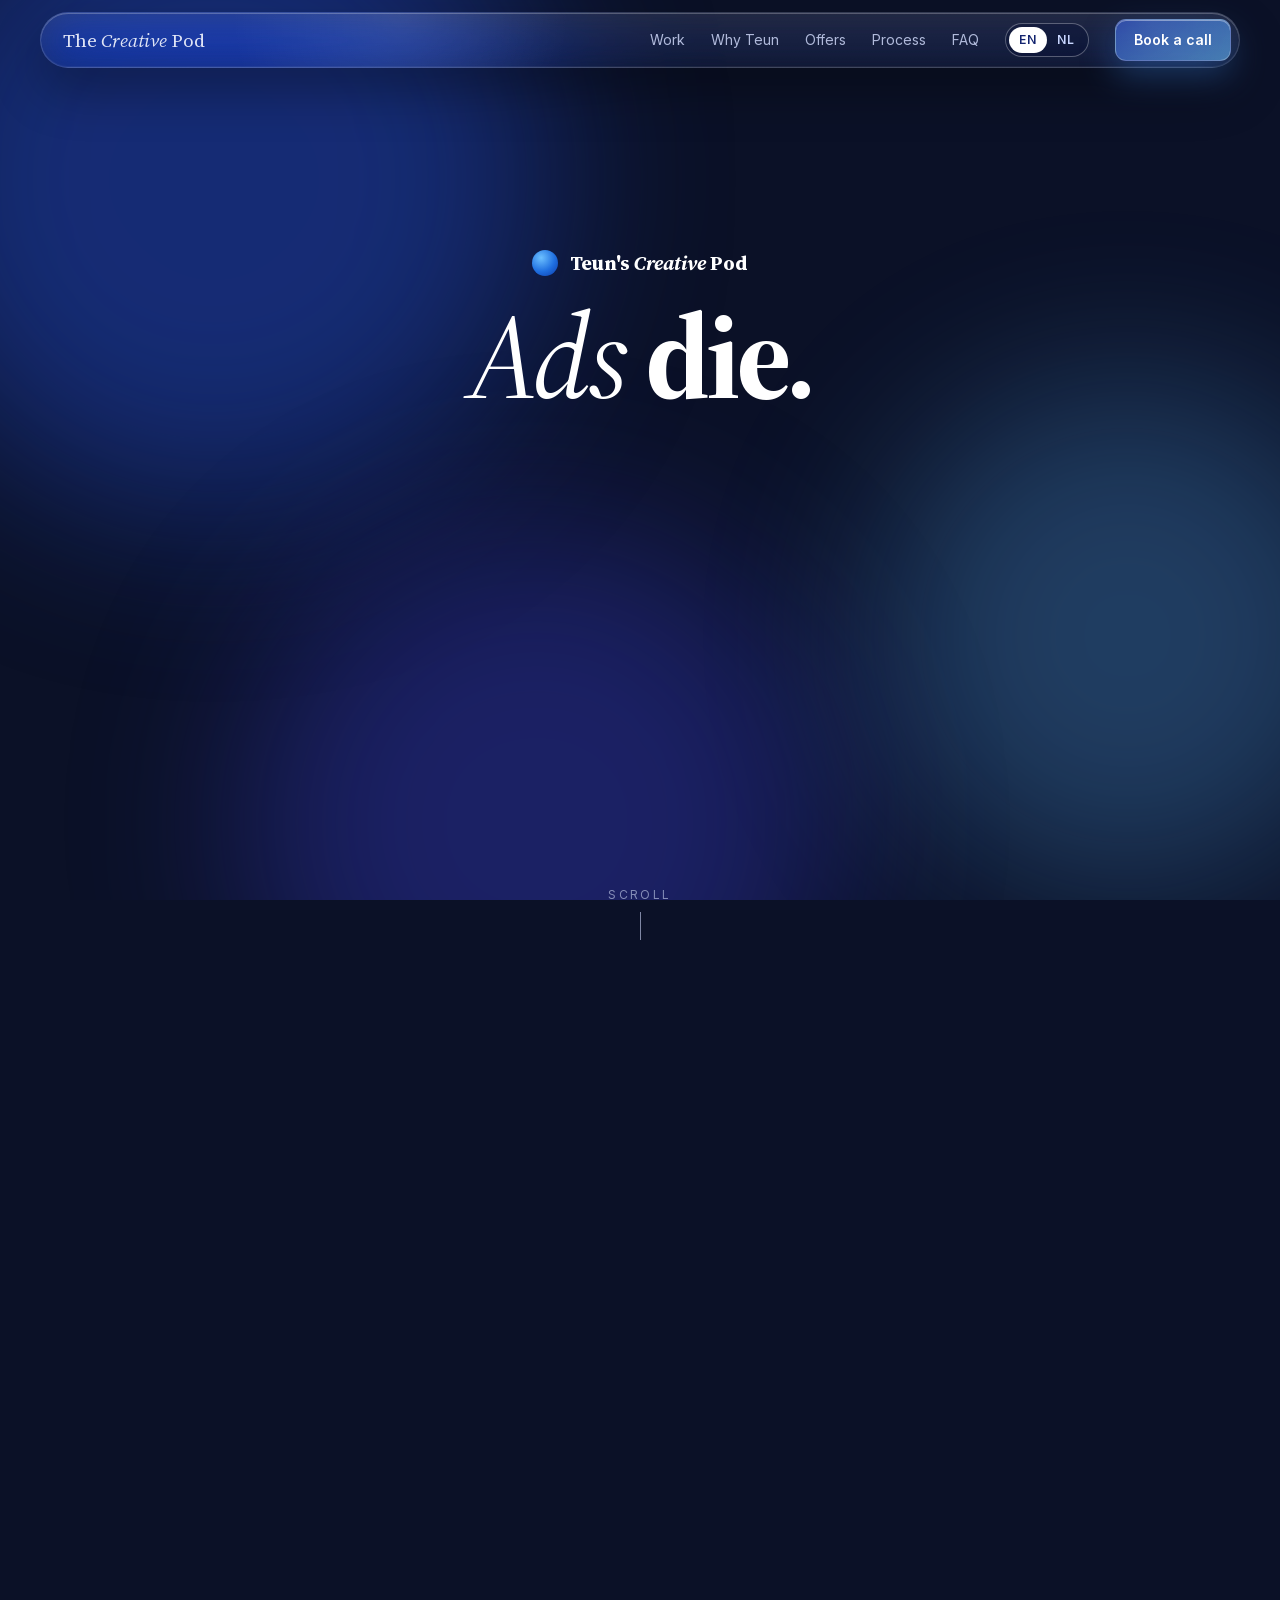
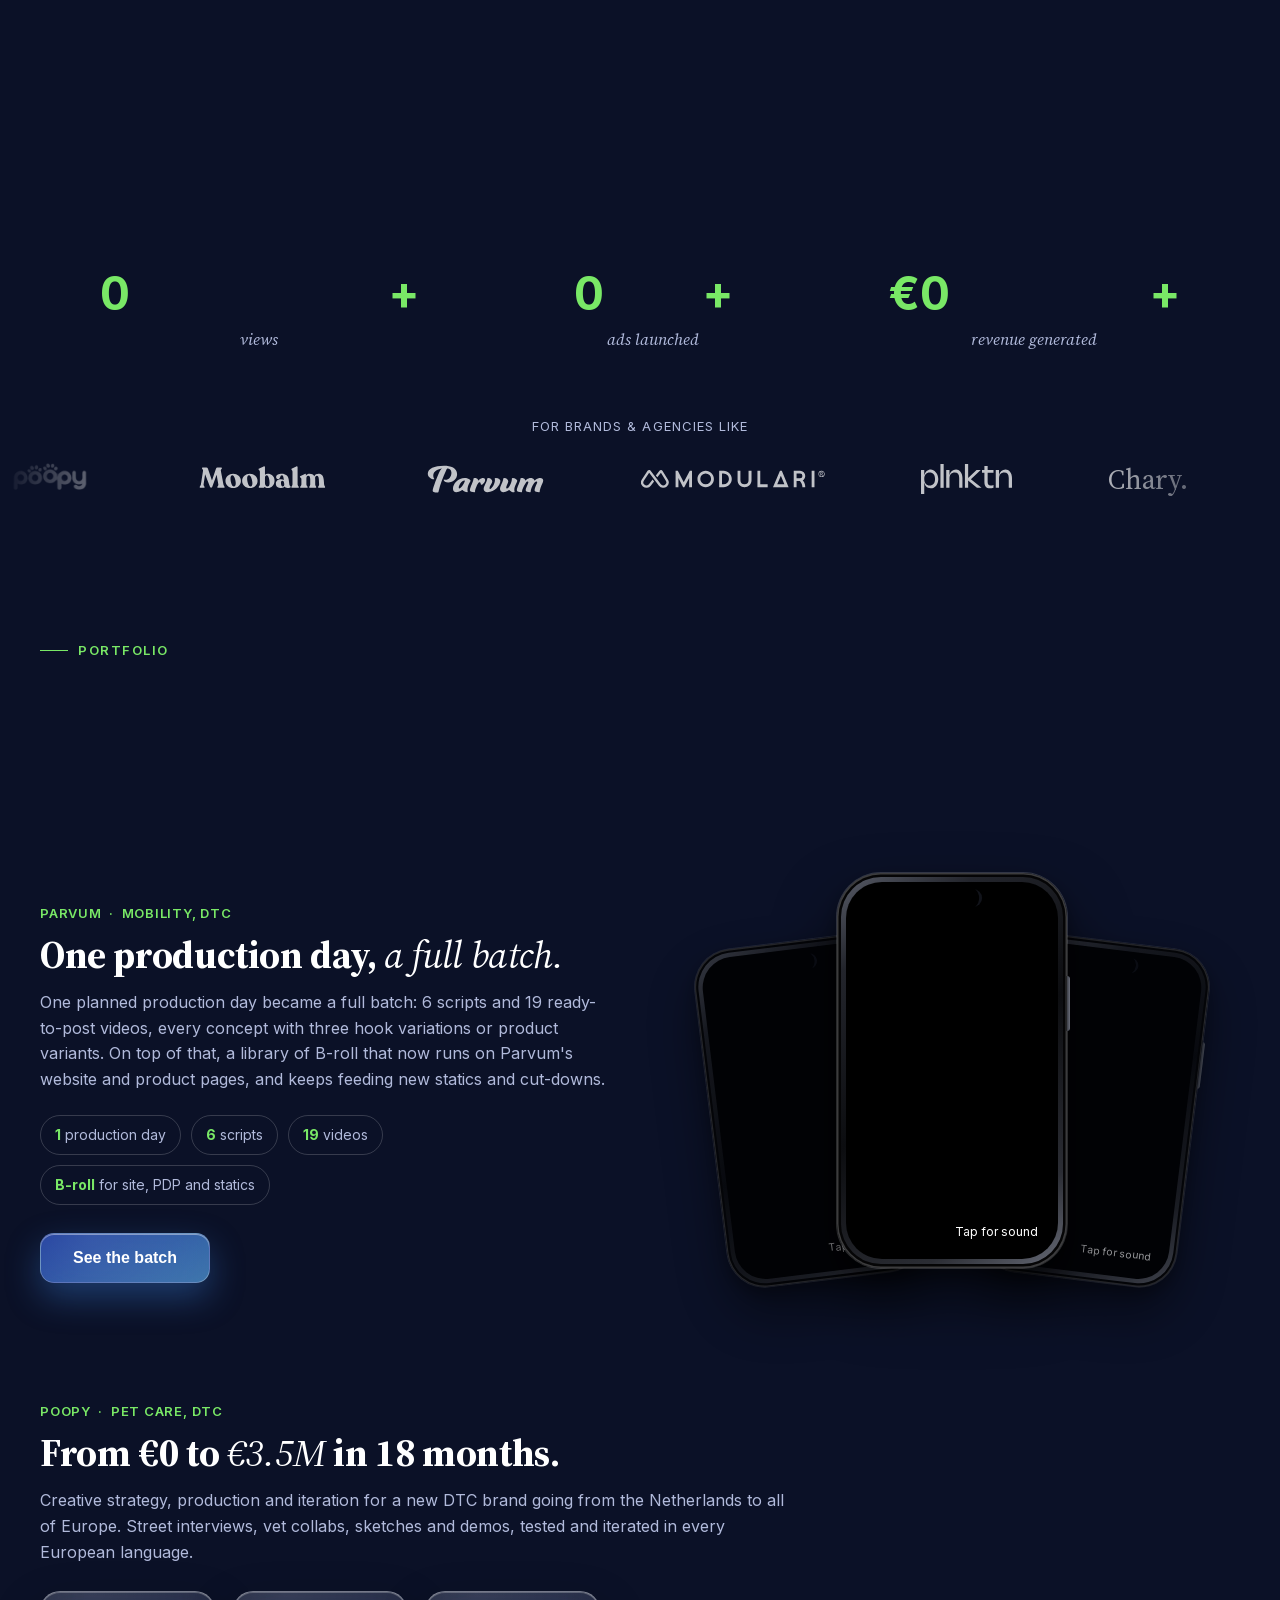
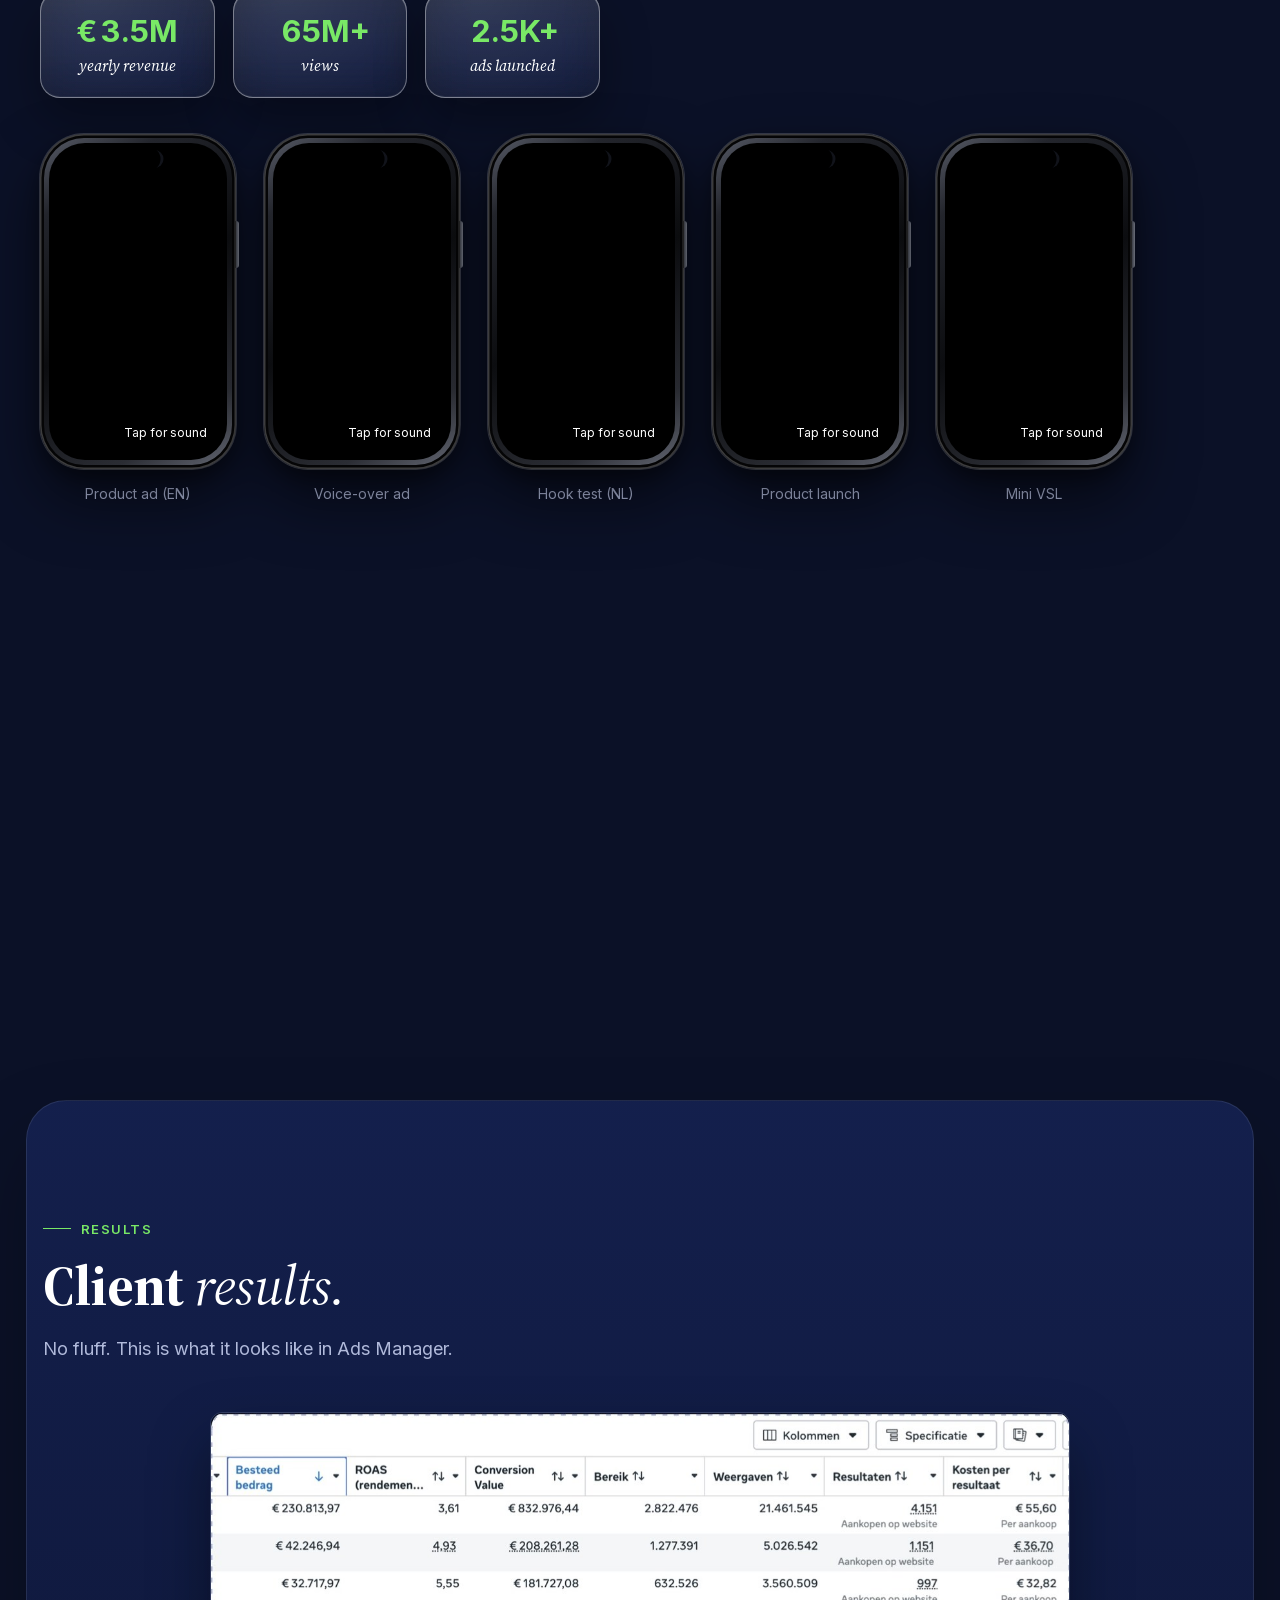
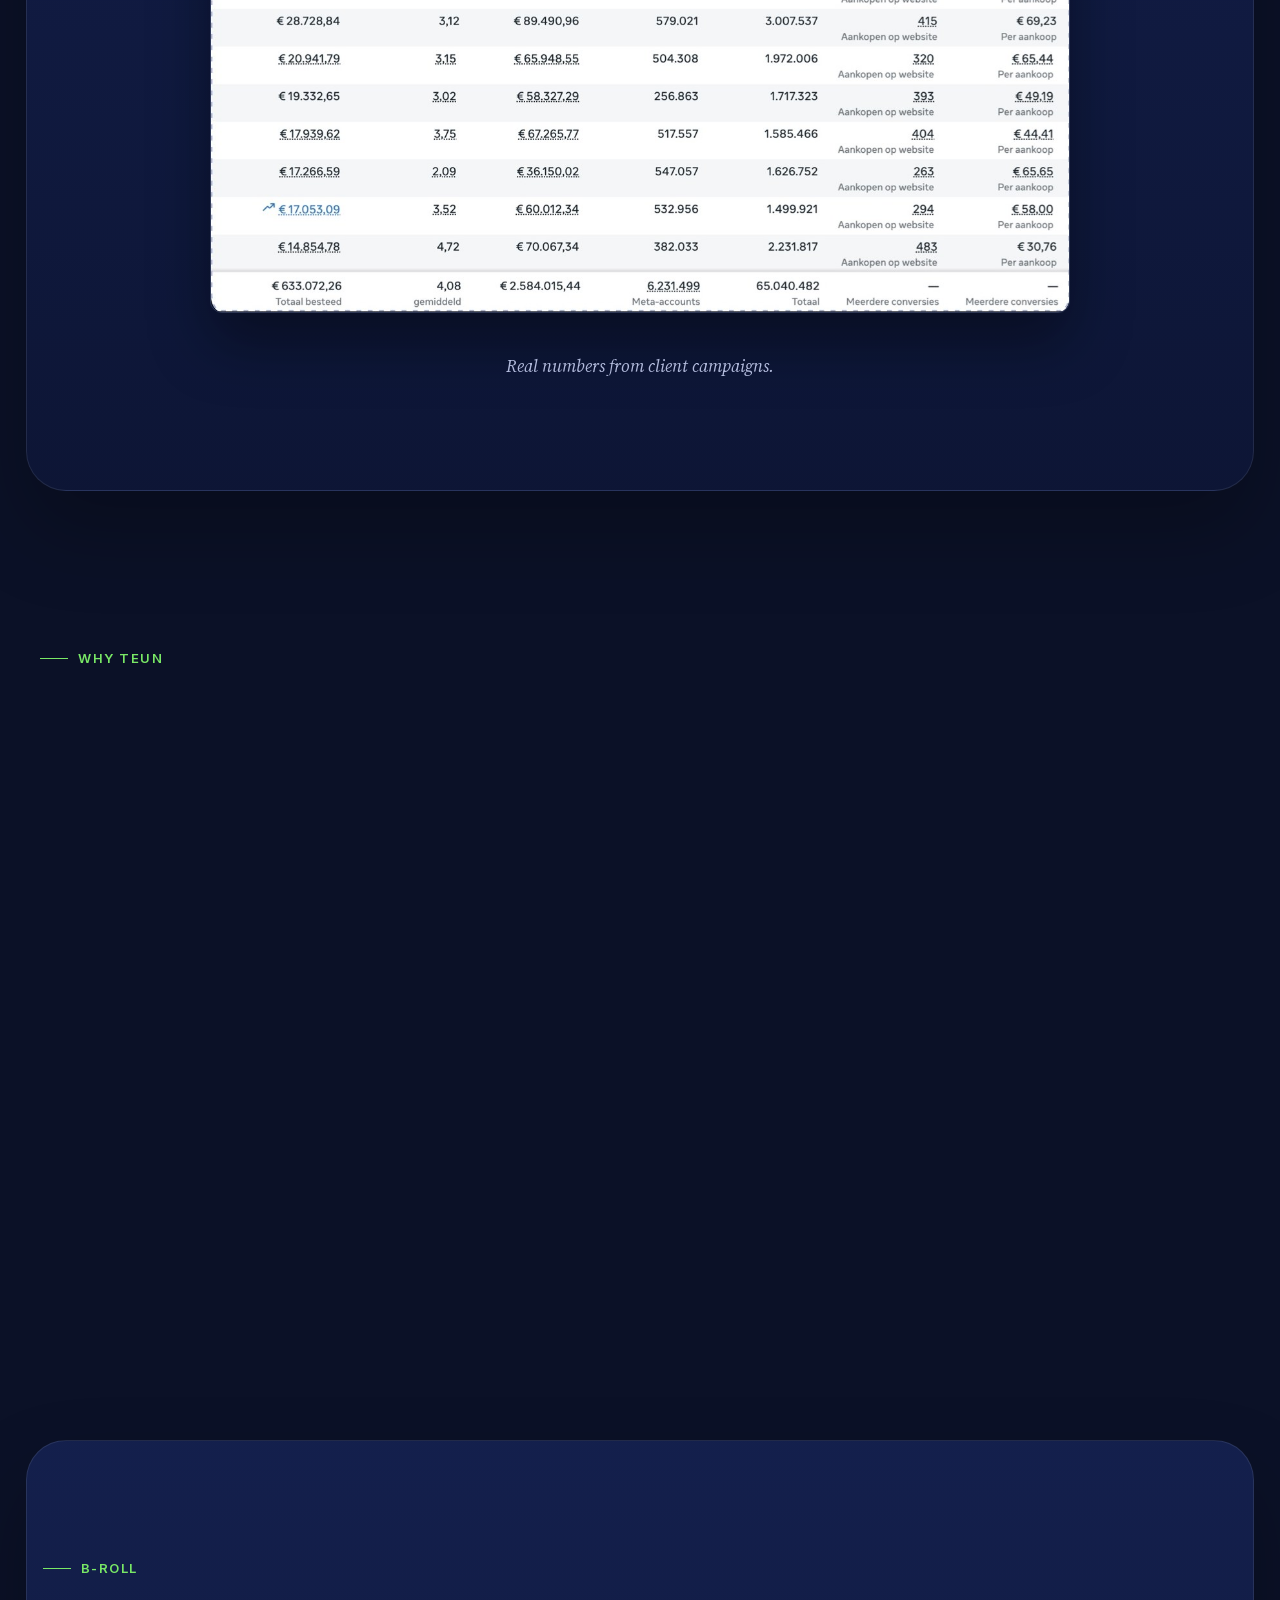
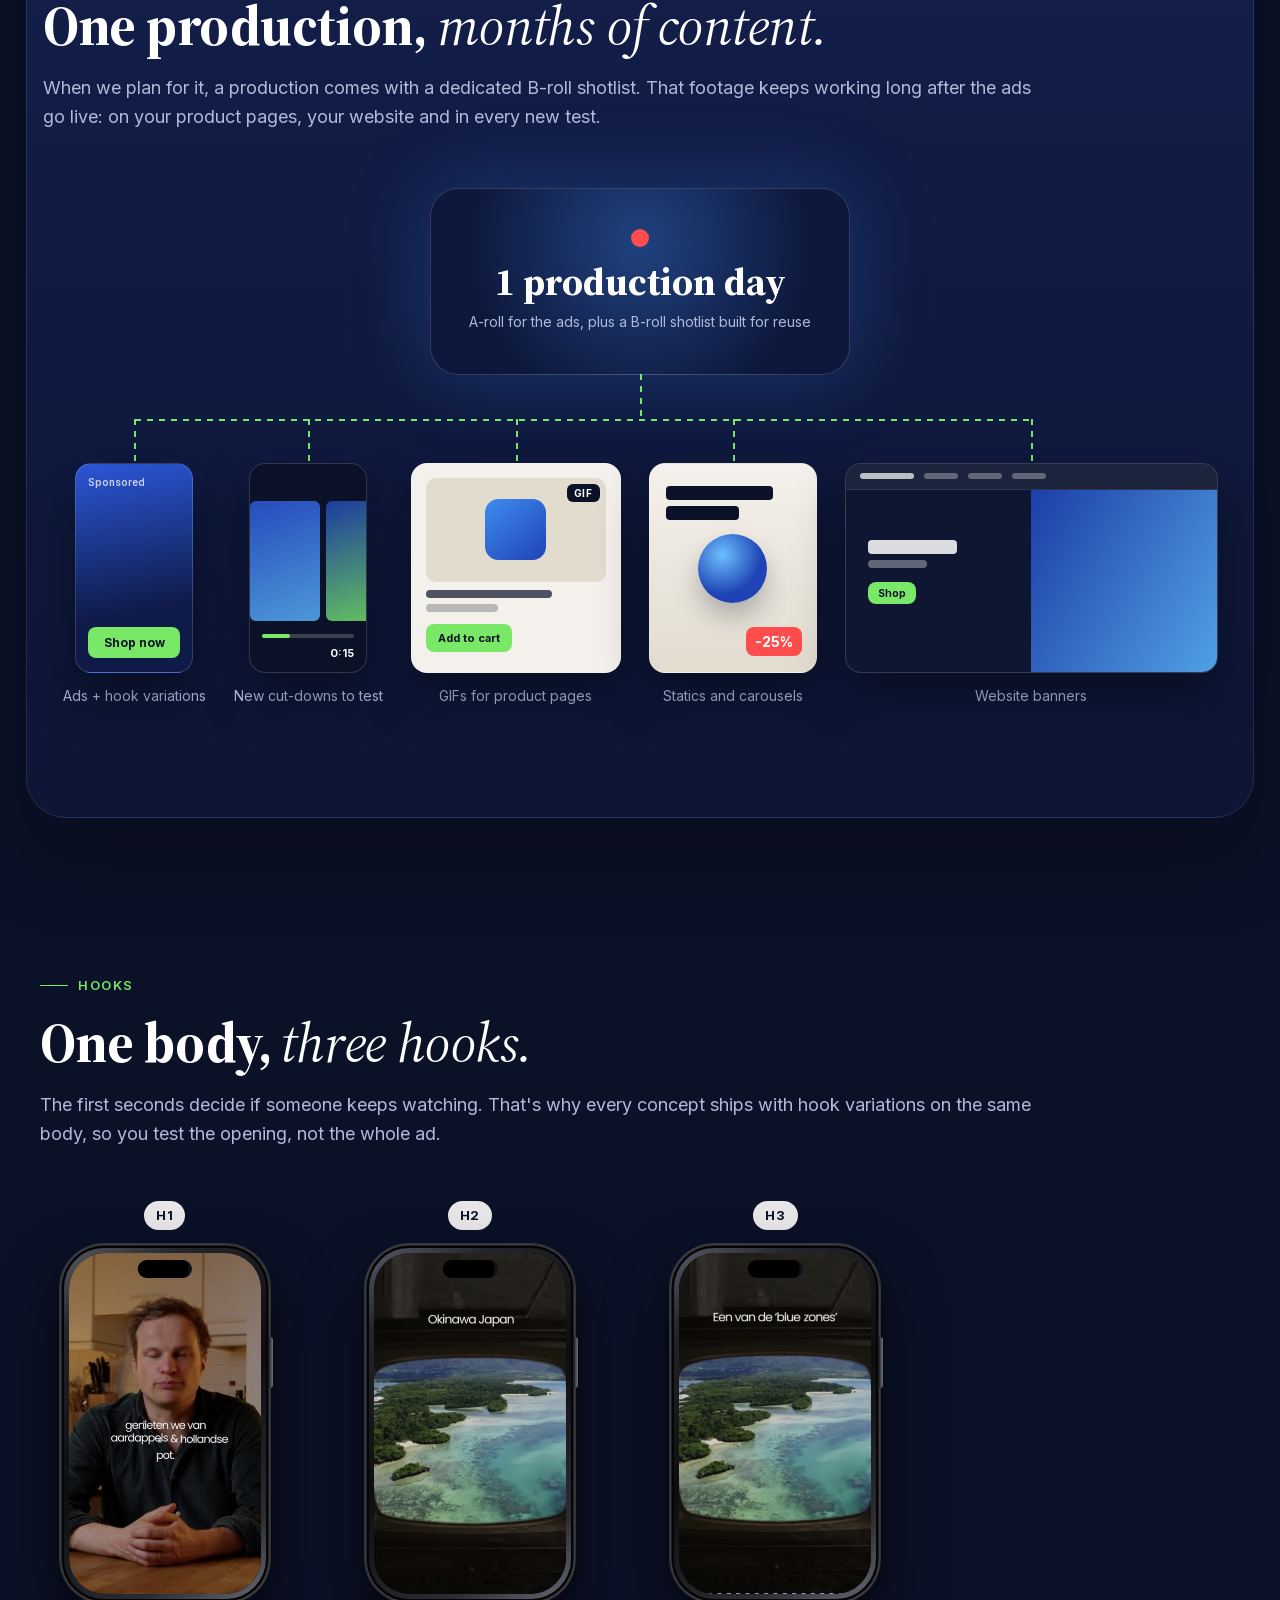
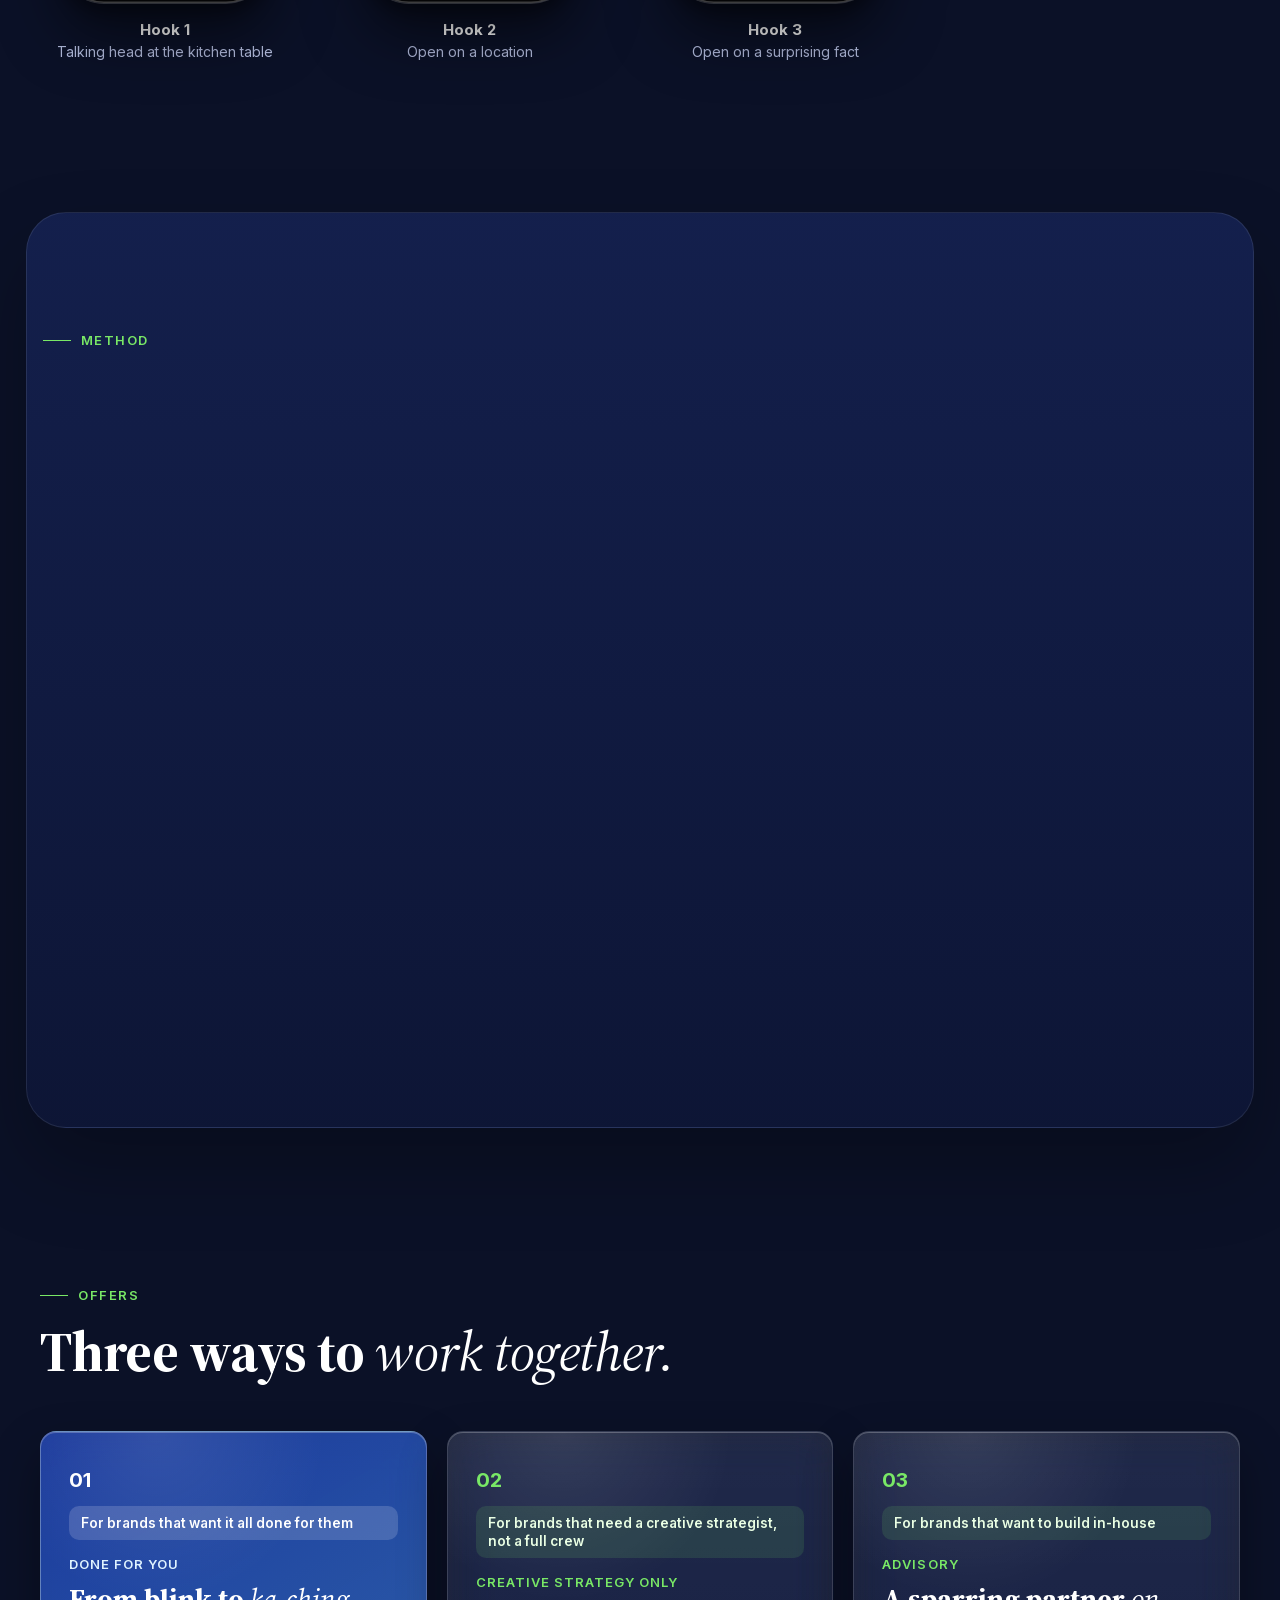
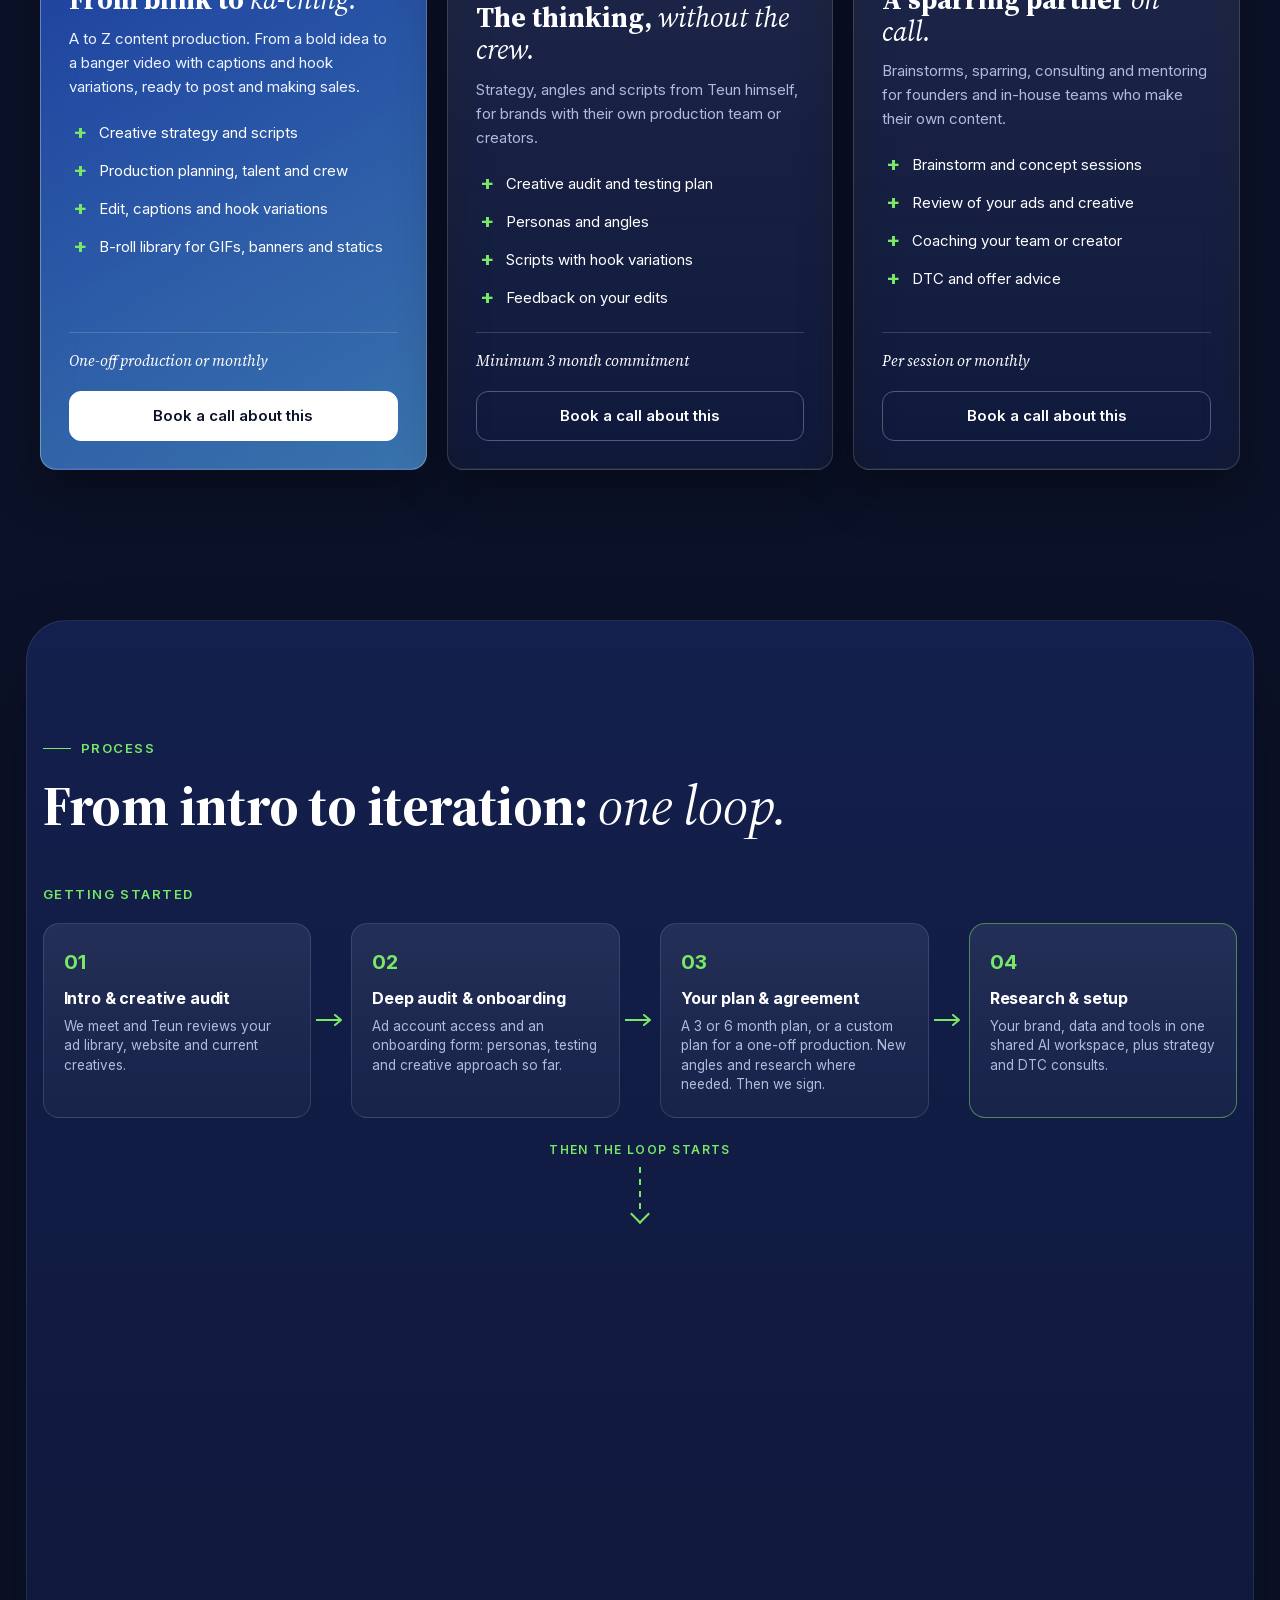
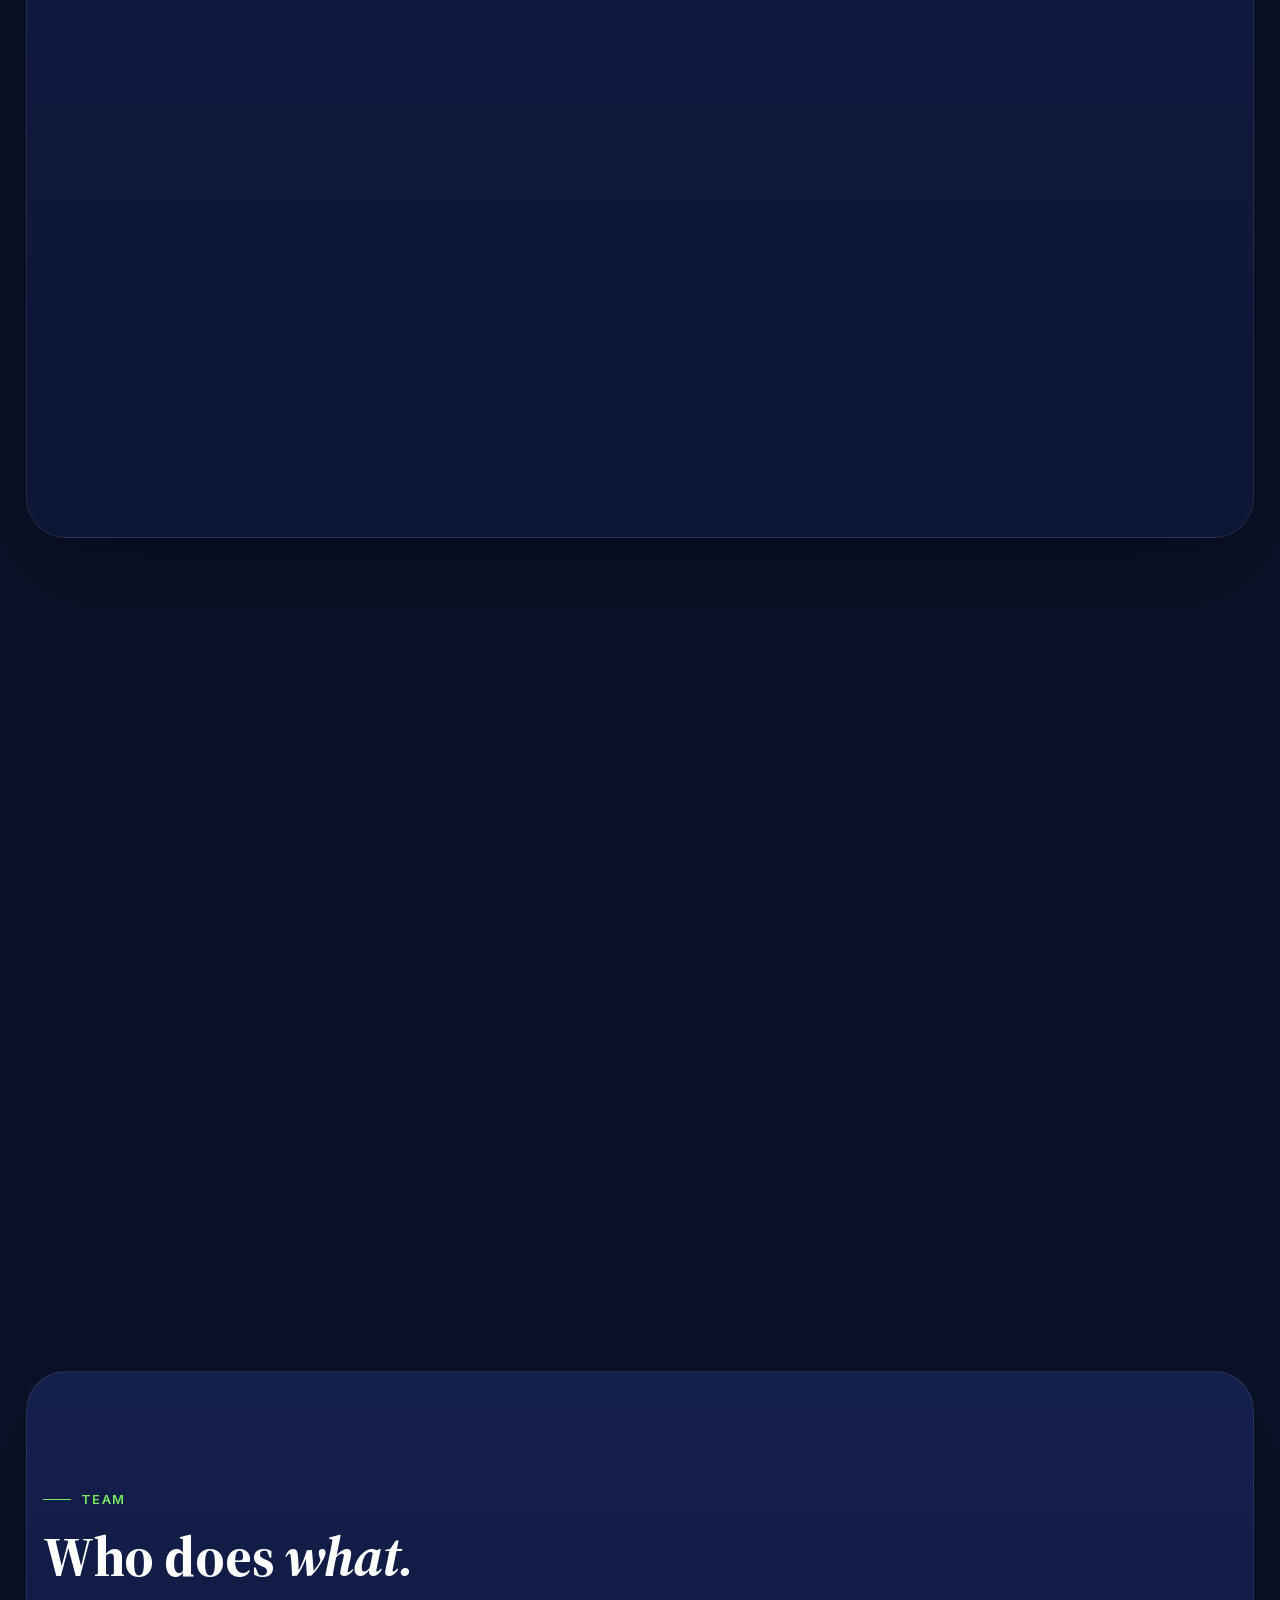
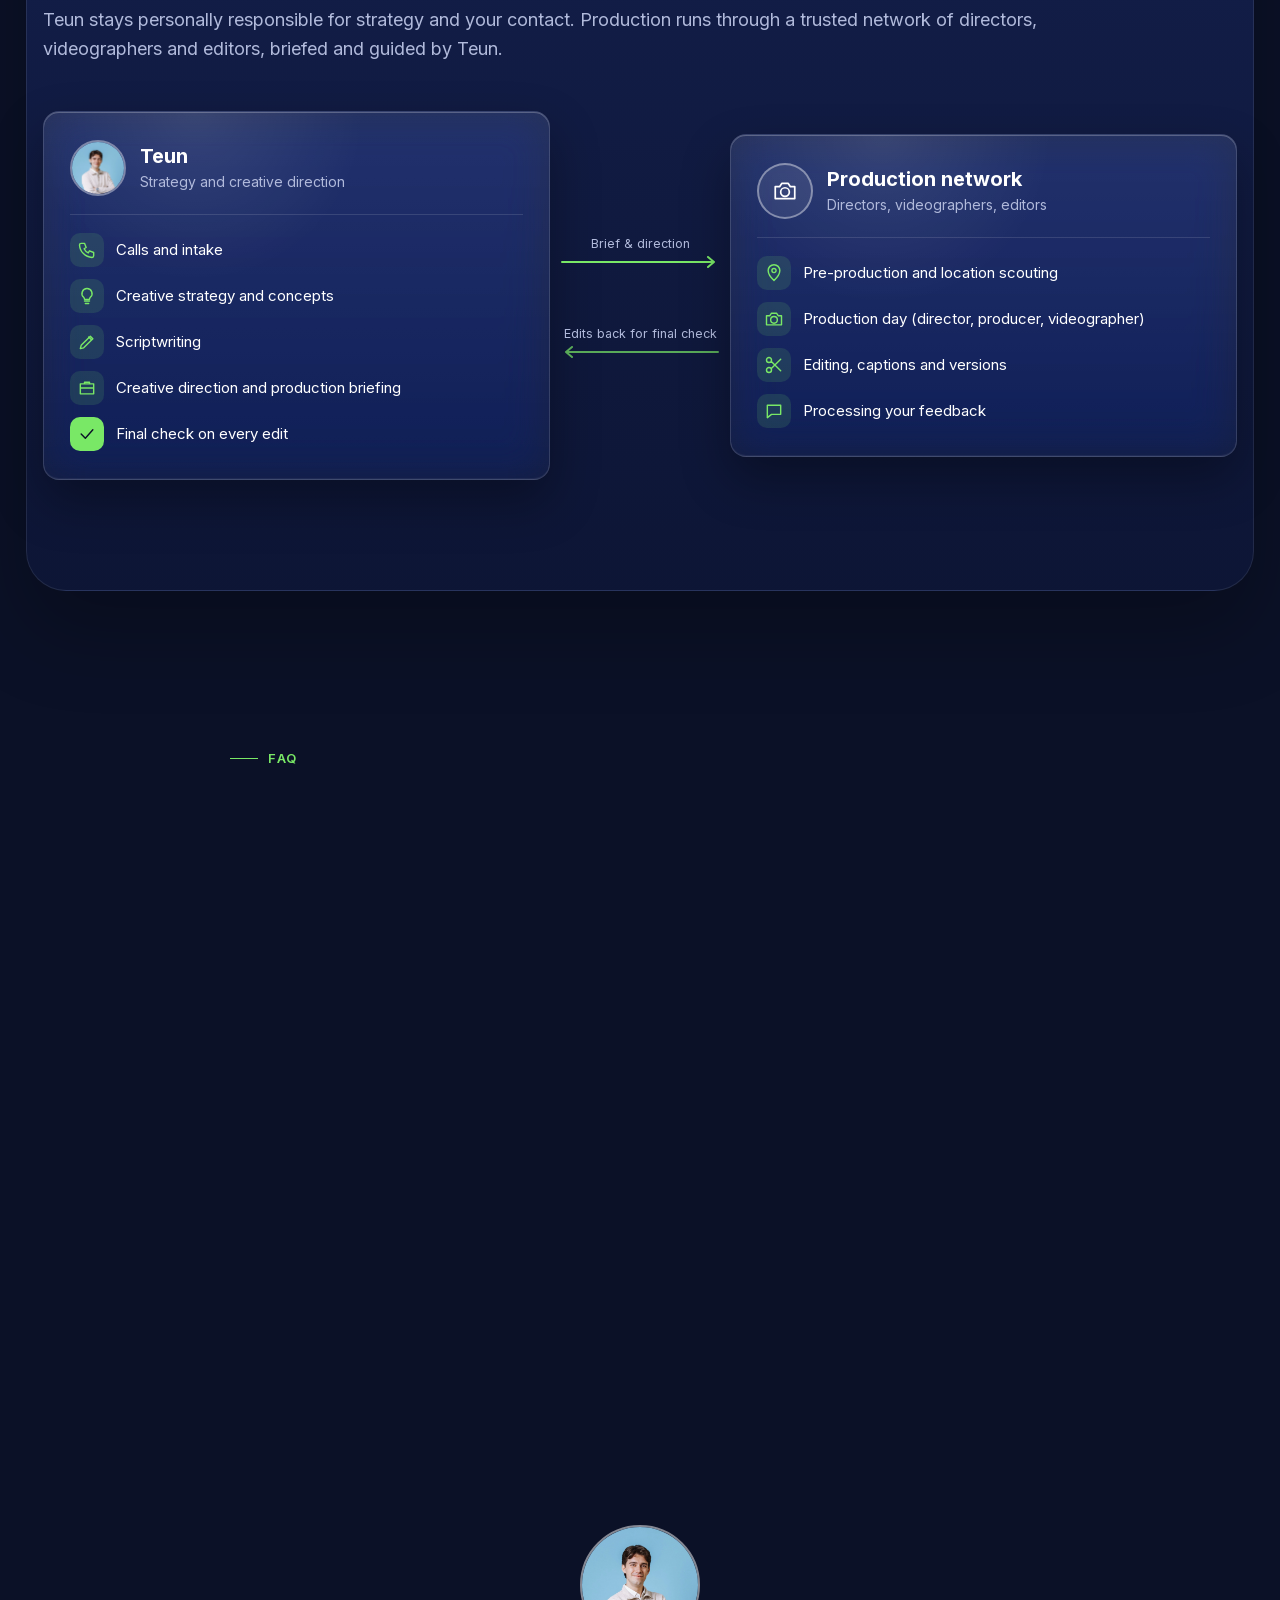
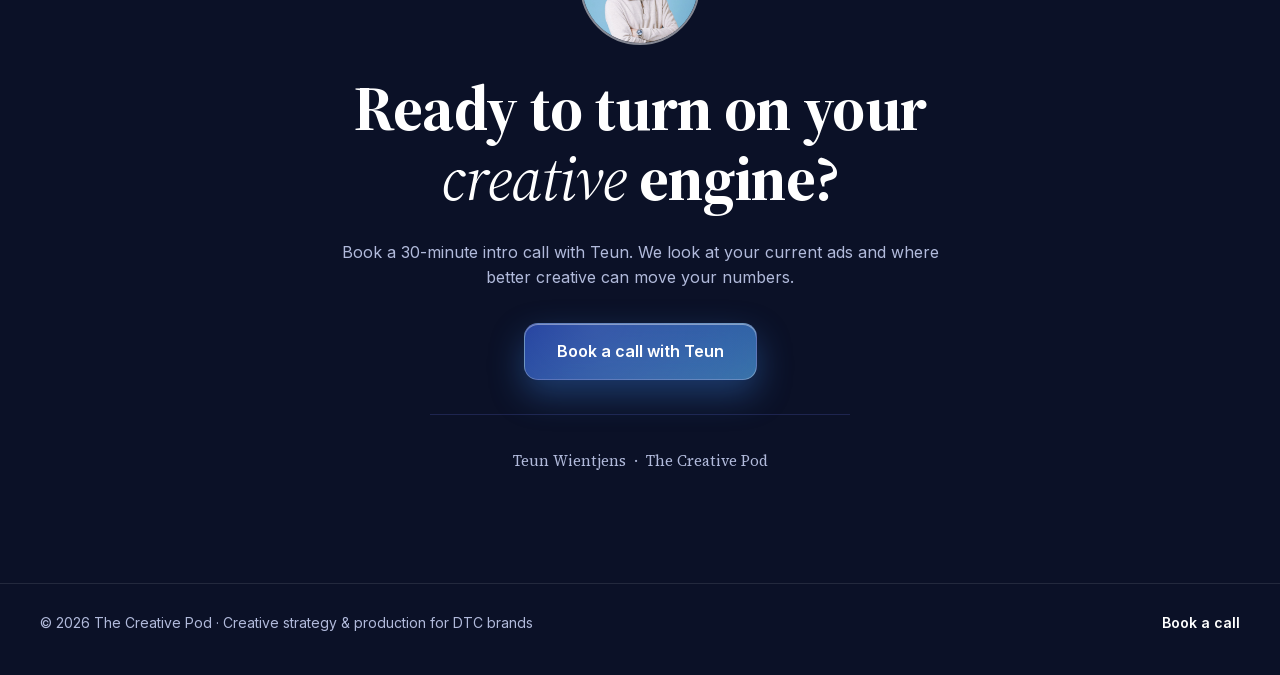
==== commit 953fda0d: "plnktn-case uitgelijnd" ====
--- a/index.html
+++ b/index.html
@@ -15,7 +15,7 @@
   <meta name="twitter:card" content="summary">
   <link rel="icon" href="favicon.svg" type="image/svg+xml">
   <link rel="stylesheet" href="fonts.css?v=1">
-  <link rel="stylesheet" href="styles.css?v=22">
+  <link rel="stylesheet" href="styles.css?v=23">
 </head>
 <body>
   <div class="glow" aria-hidden="true"><i></i><i></i><i></i></div>
@@ -128,10 +128,9 @@
             <figure class="iph"><div class="iph-body"><video src="assets/video/poopy-4.mp4" muted loop playsinline preload="metadata" aria-label="Poopy: Product launch"></video></div><figcaption data-t="pv4">Product launch</figcaption></figure>
             <figure class="iph"><div class="iph-body"><video src="assets/video/poopy-5.mp4" muted loop playsinline preload="metadata" aria-label="Poopy: Mini VSL"></video></div><figcaption data-t="pv5">Mini VSL</figcaption></figure>
           </div>
-          </div>
-        </div>
-
-        <div class="case reveal">
+        </div>
+
+        <div class="case case-split reveal">
           <div class="case-text">
             <p class="case-k" data-t="t38">plnktn &nbsp;·&nbsp; Algae supplements</p>
             <h3 class="h-md" data-t="t39">Formats <em>that sell.</em></h3>
--- a/styles.css
+++ b/styles.css
@@ -824,3 +824,11 @@
 .lg-word.chary { font-family: var(--serif); font-weight: 400; font-style: normal; font-size: 28px; letter-spacing: -.01em; }
 @media (max-width: 900px) { .stats-band .bar dt { font-size: clamp(12.5px, 3.6vw, 26px); letter-spacing: -.02em; } }
 .stats-band .count { text-align: left; }
+
+/* ---- v23: plnktn als twee kolommen, gelijk met de Parvum-case ---- */
+.case-split { grid-template-columns: minmax(0, 1fr) minmax(0, 1.25fr); align-items: center; gap: 48px; }
+.case-split .iphones.three { justify-content: flex-end; flex-wrap: nowrap; gap: 20px; }
+.case-split .iphones.three .iph { width: 190px; }
+@media (max-width: 1080px) { .case-split .iphones.three .iph { width: 160px; } }
+@media (max-width: 900px) { .case-split { grid-template-columns: 1fr; } .case-split .iphones.three { justify-content: center; } }
+@media (max-width: 640px) { .case-split .iphones.three { gap: 10px; } .case-split .iphones.three .iph { width: calc((100% - 20px) / 3); } }
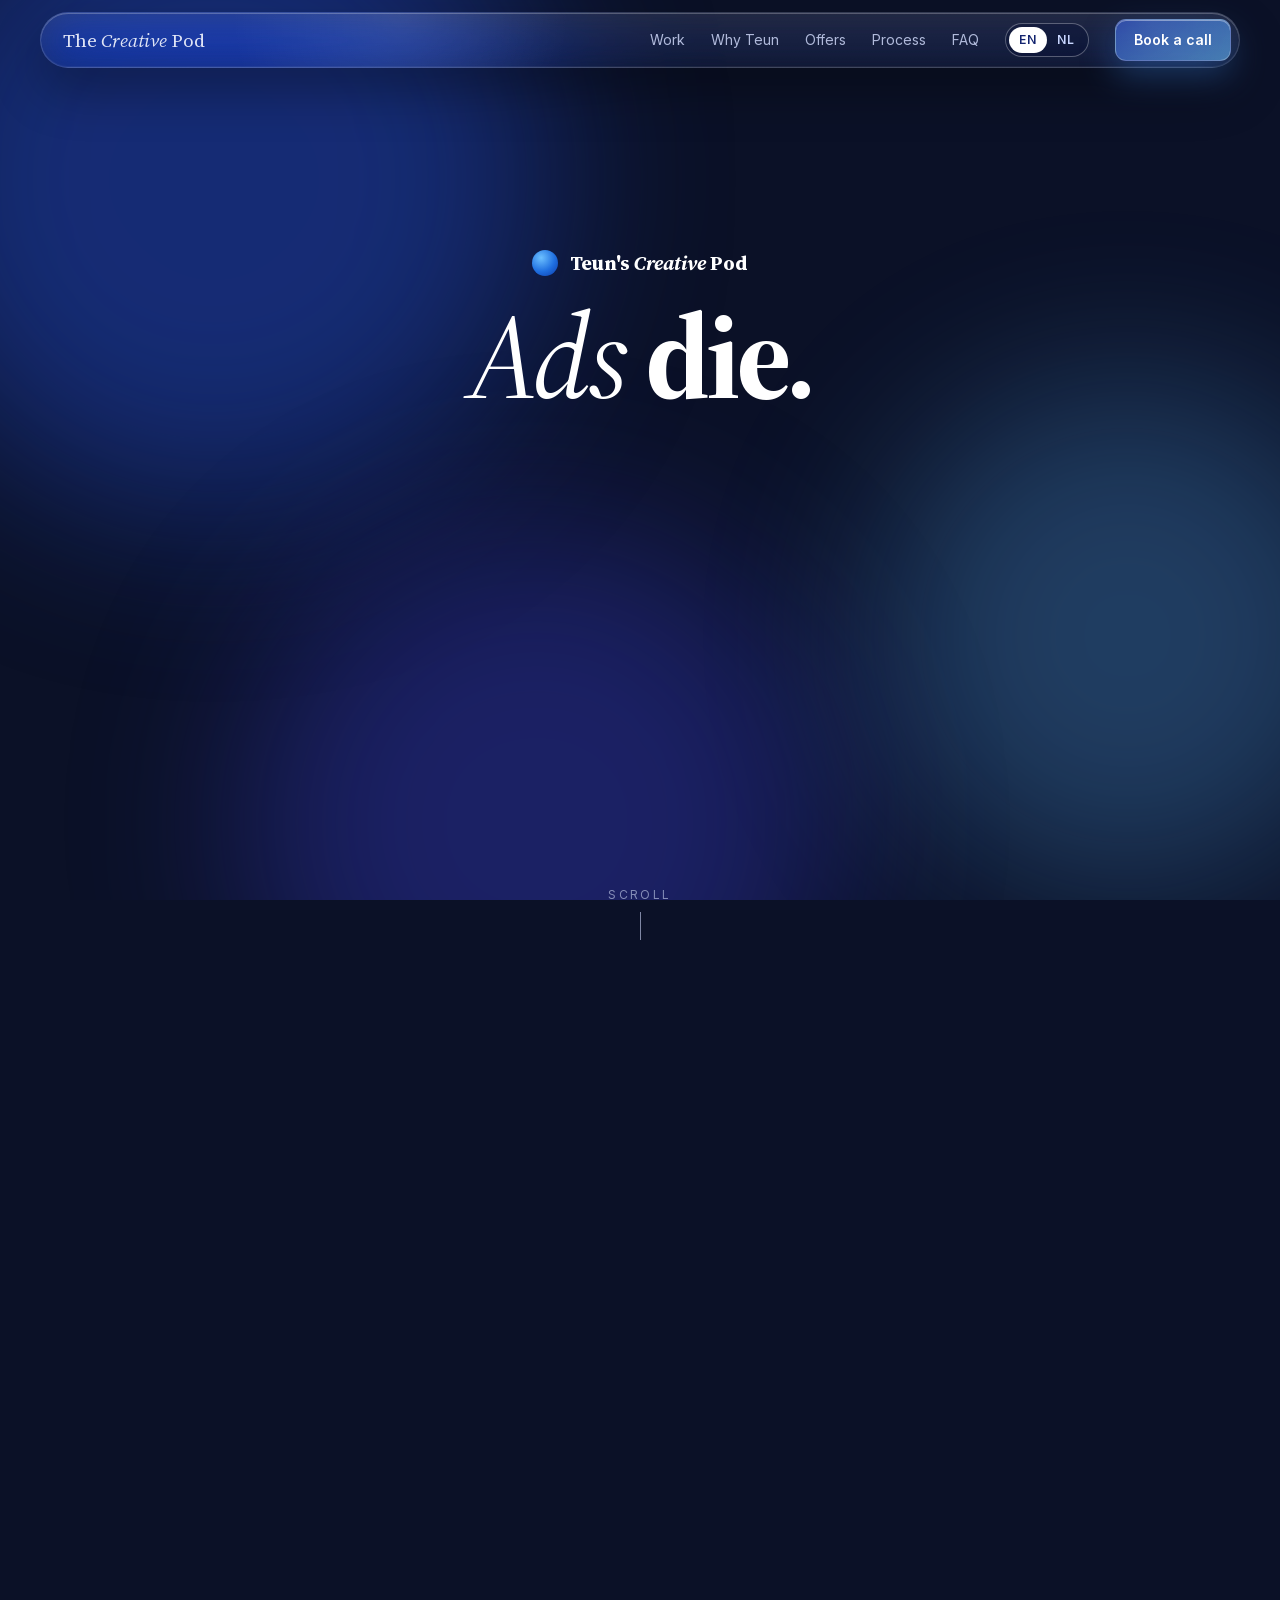
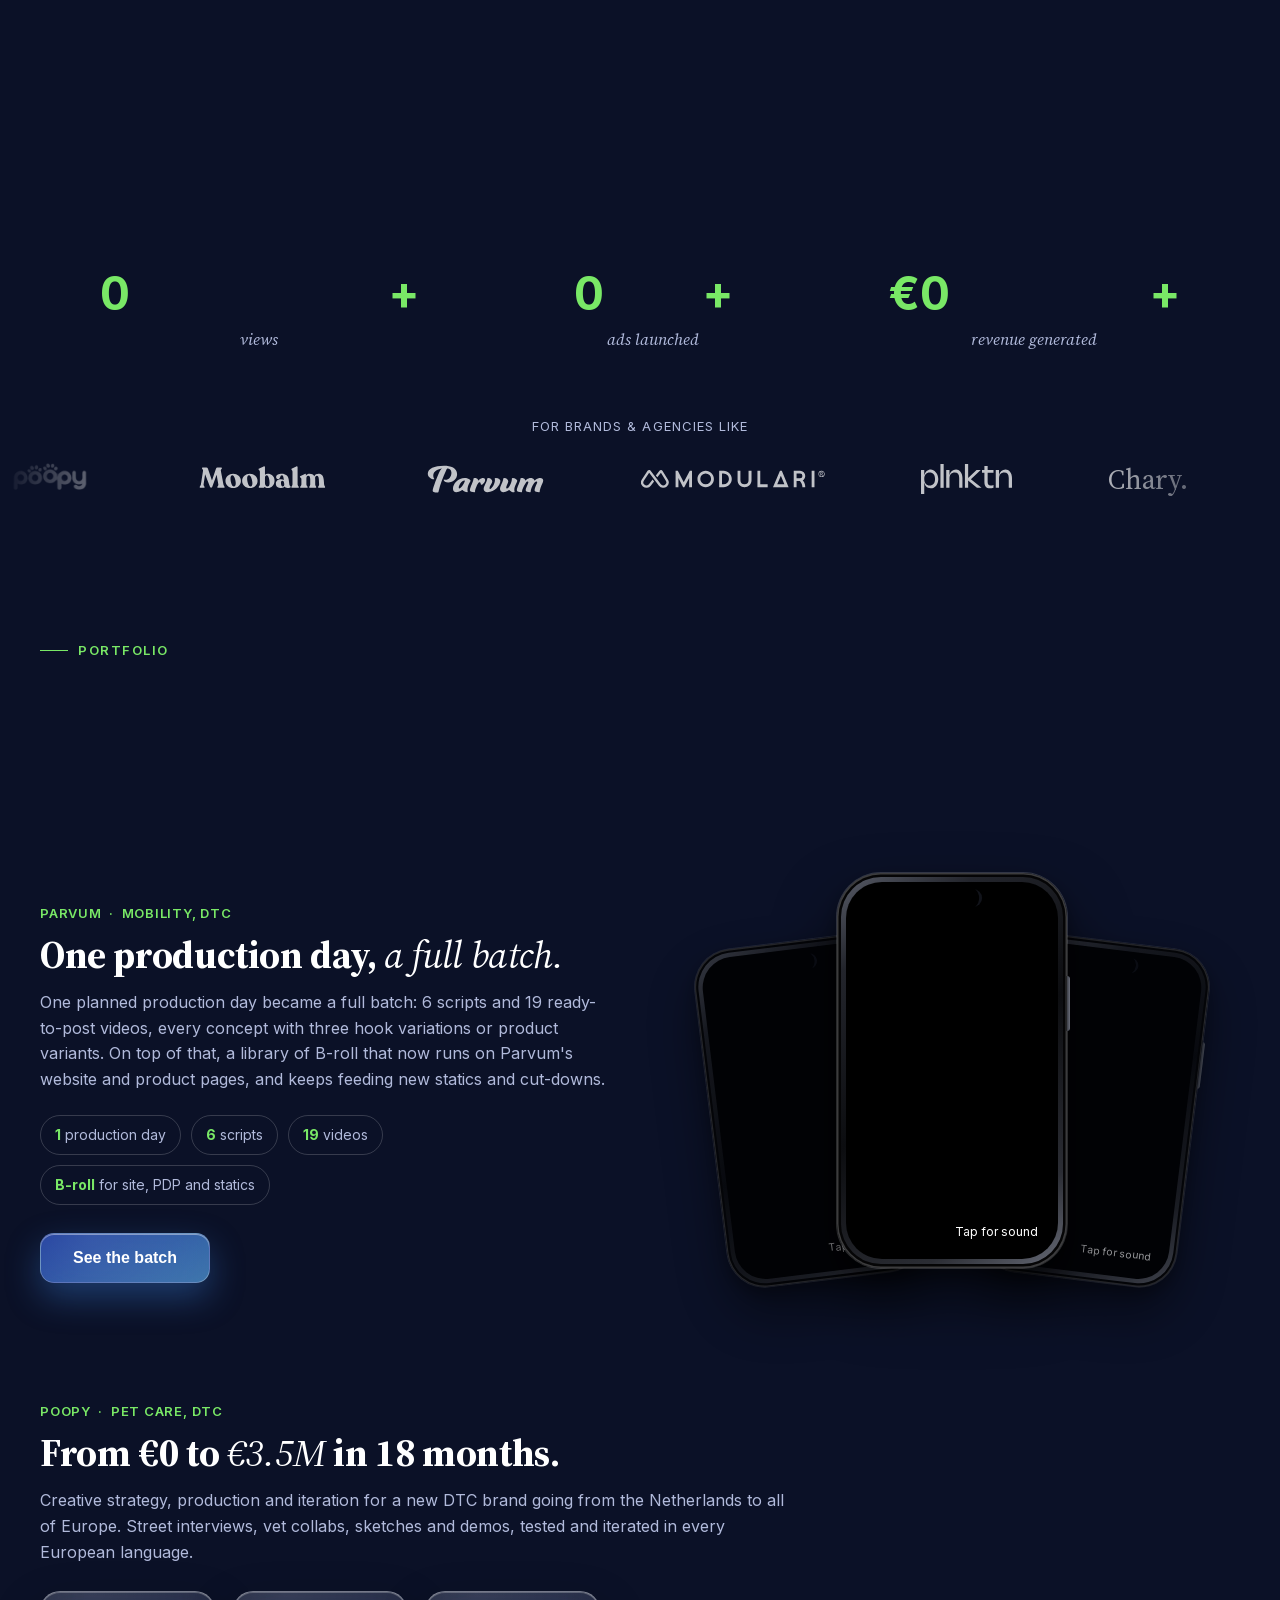
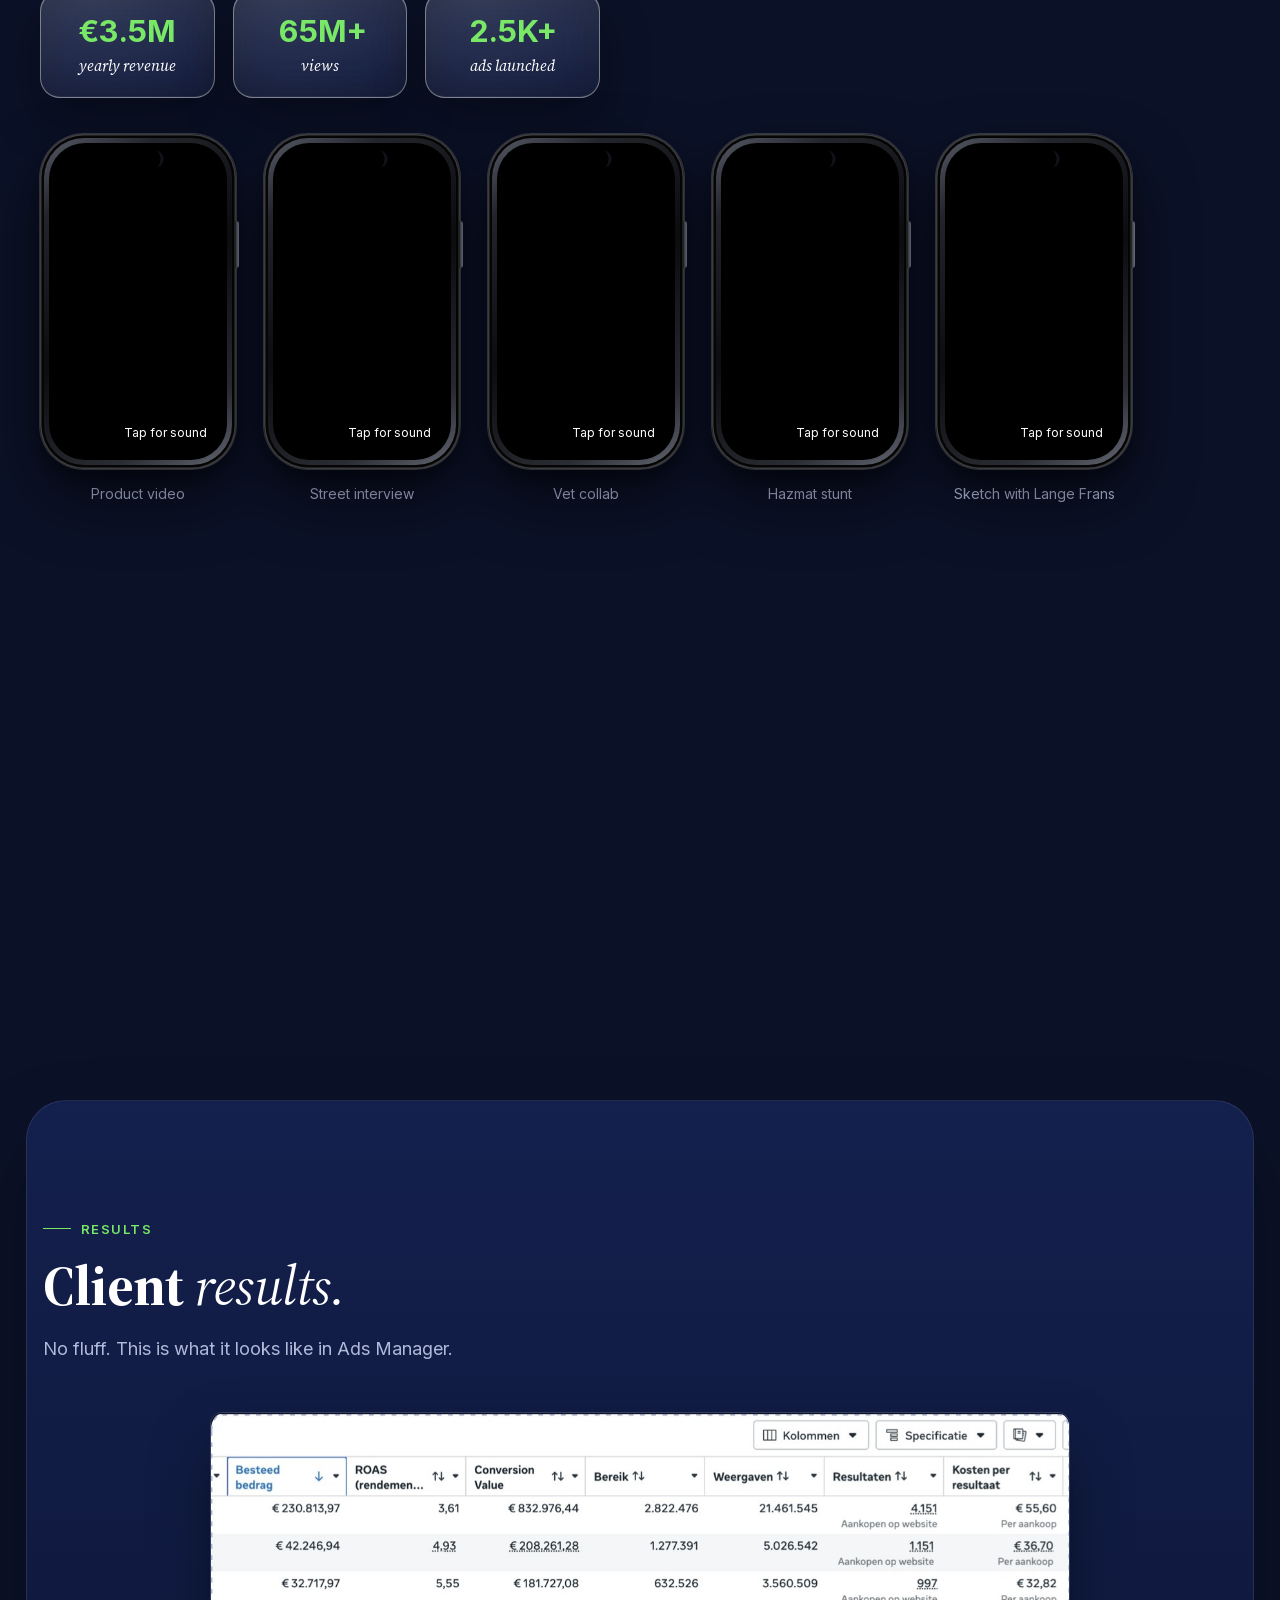
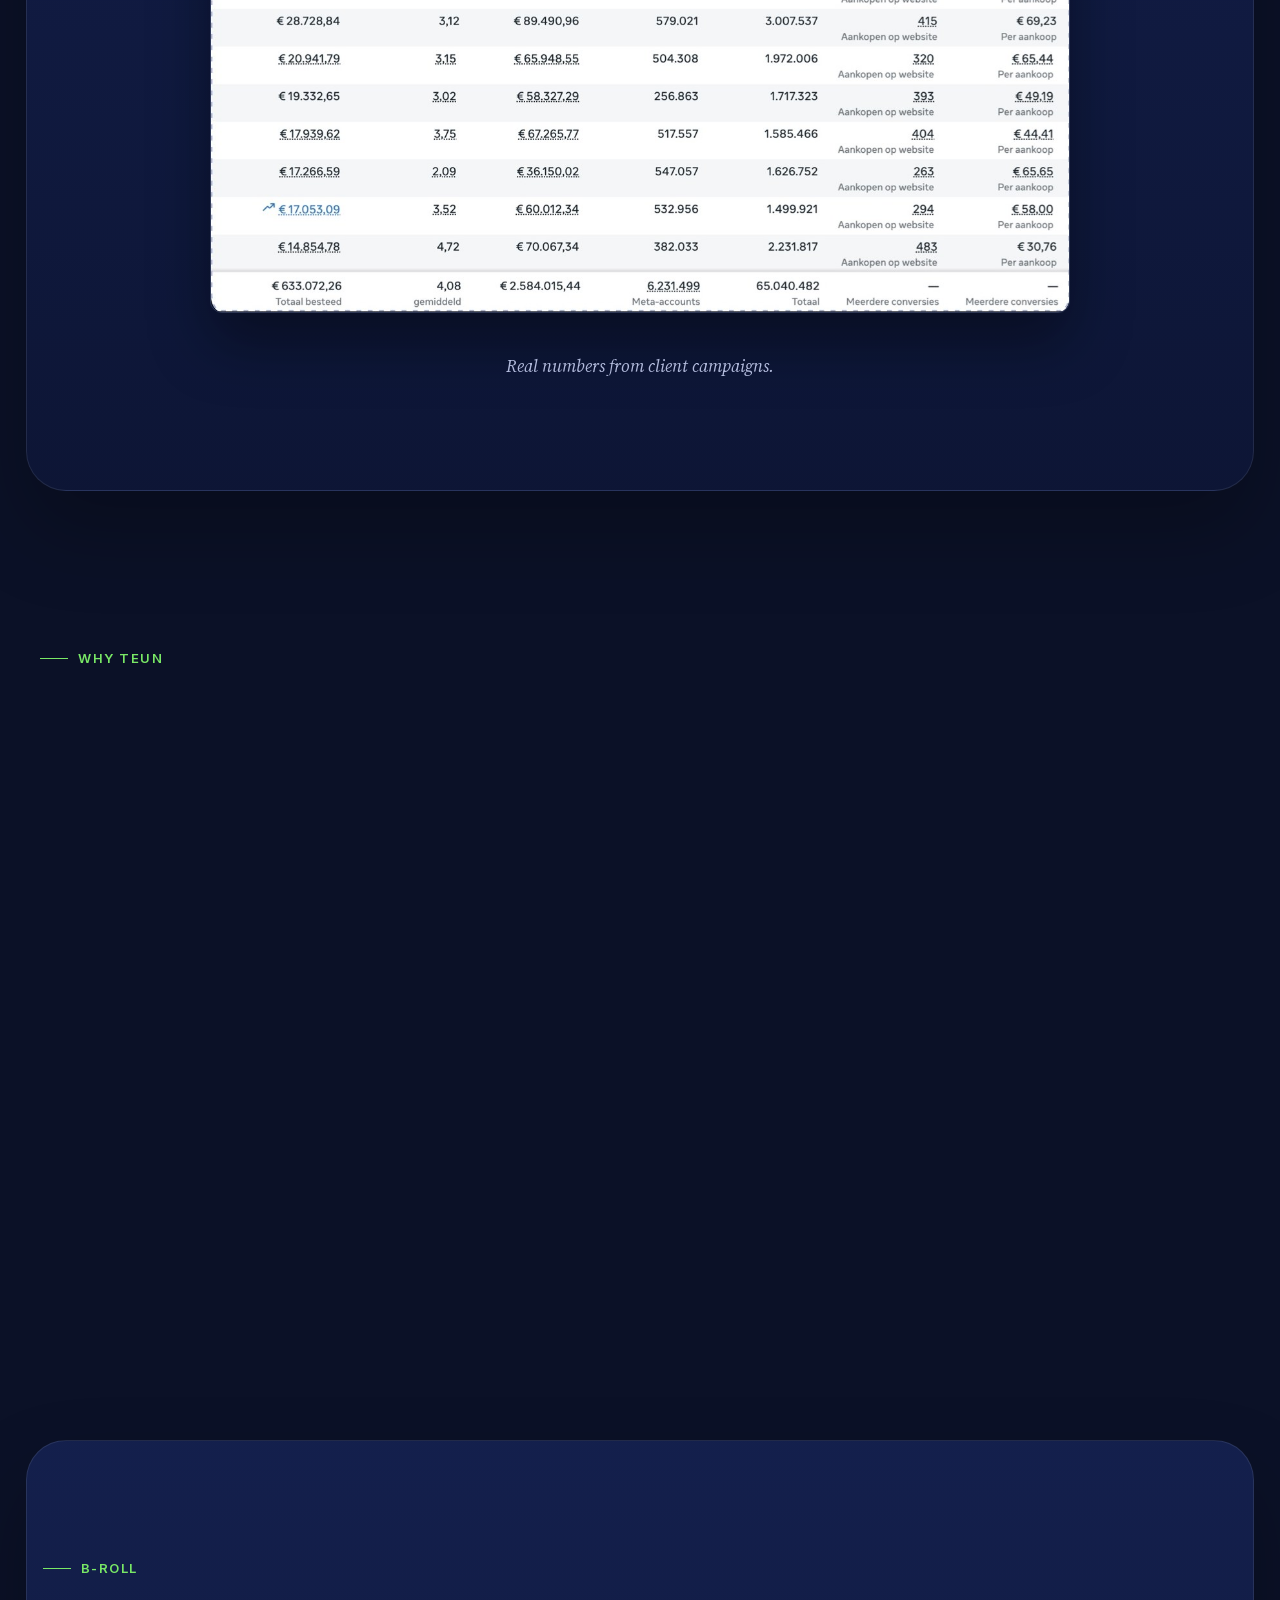
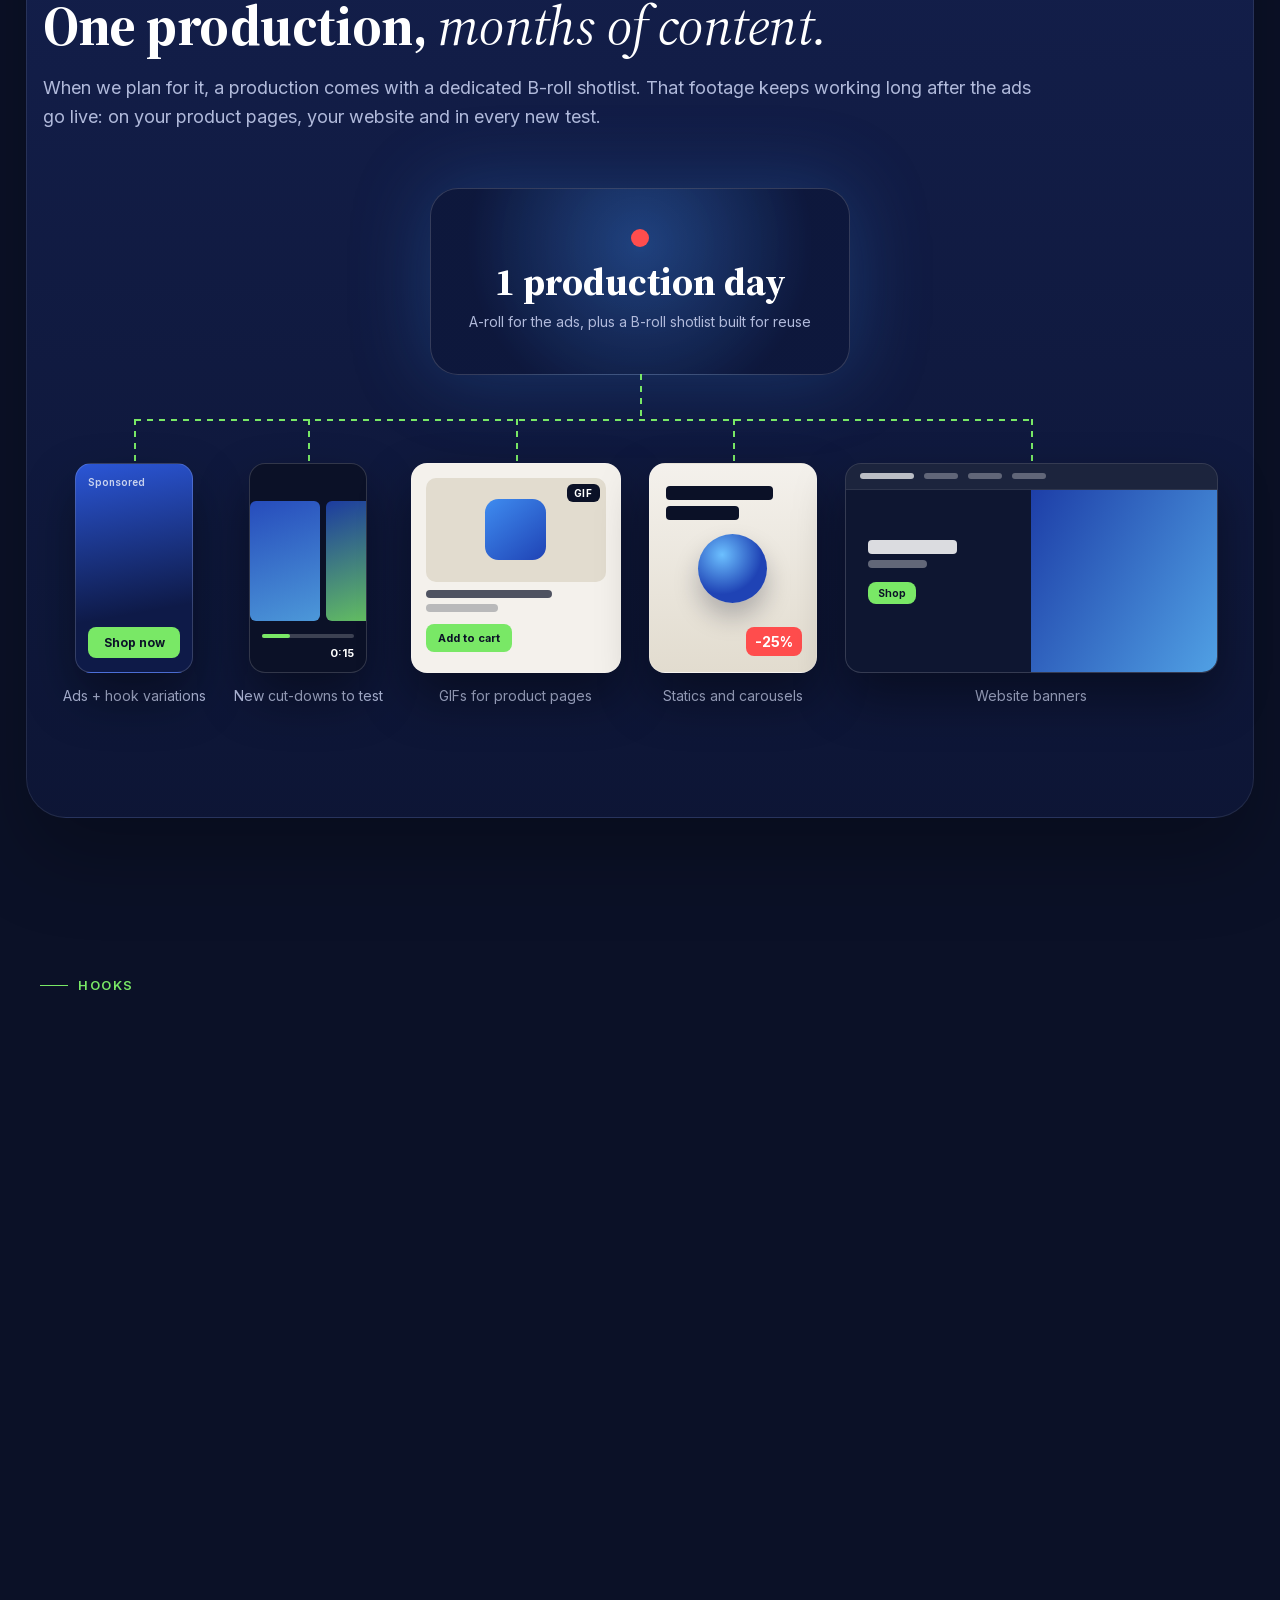
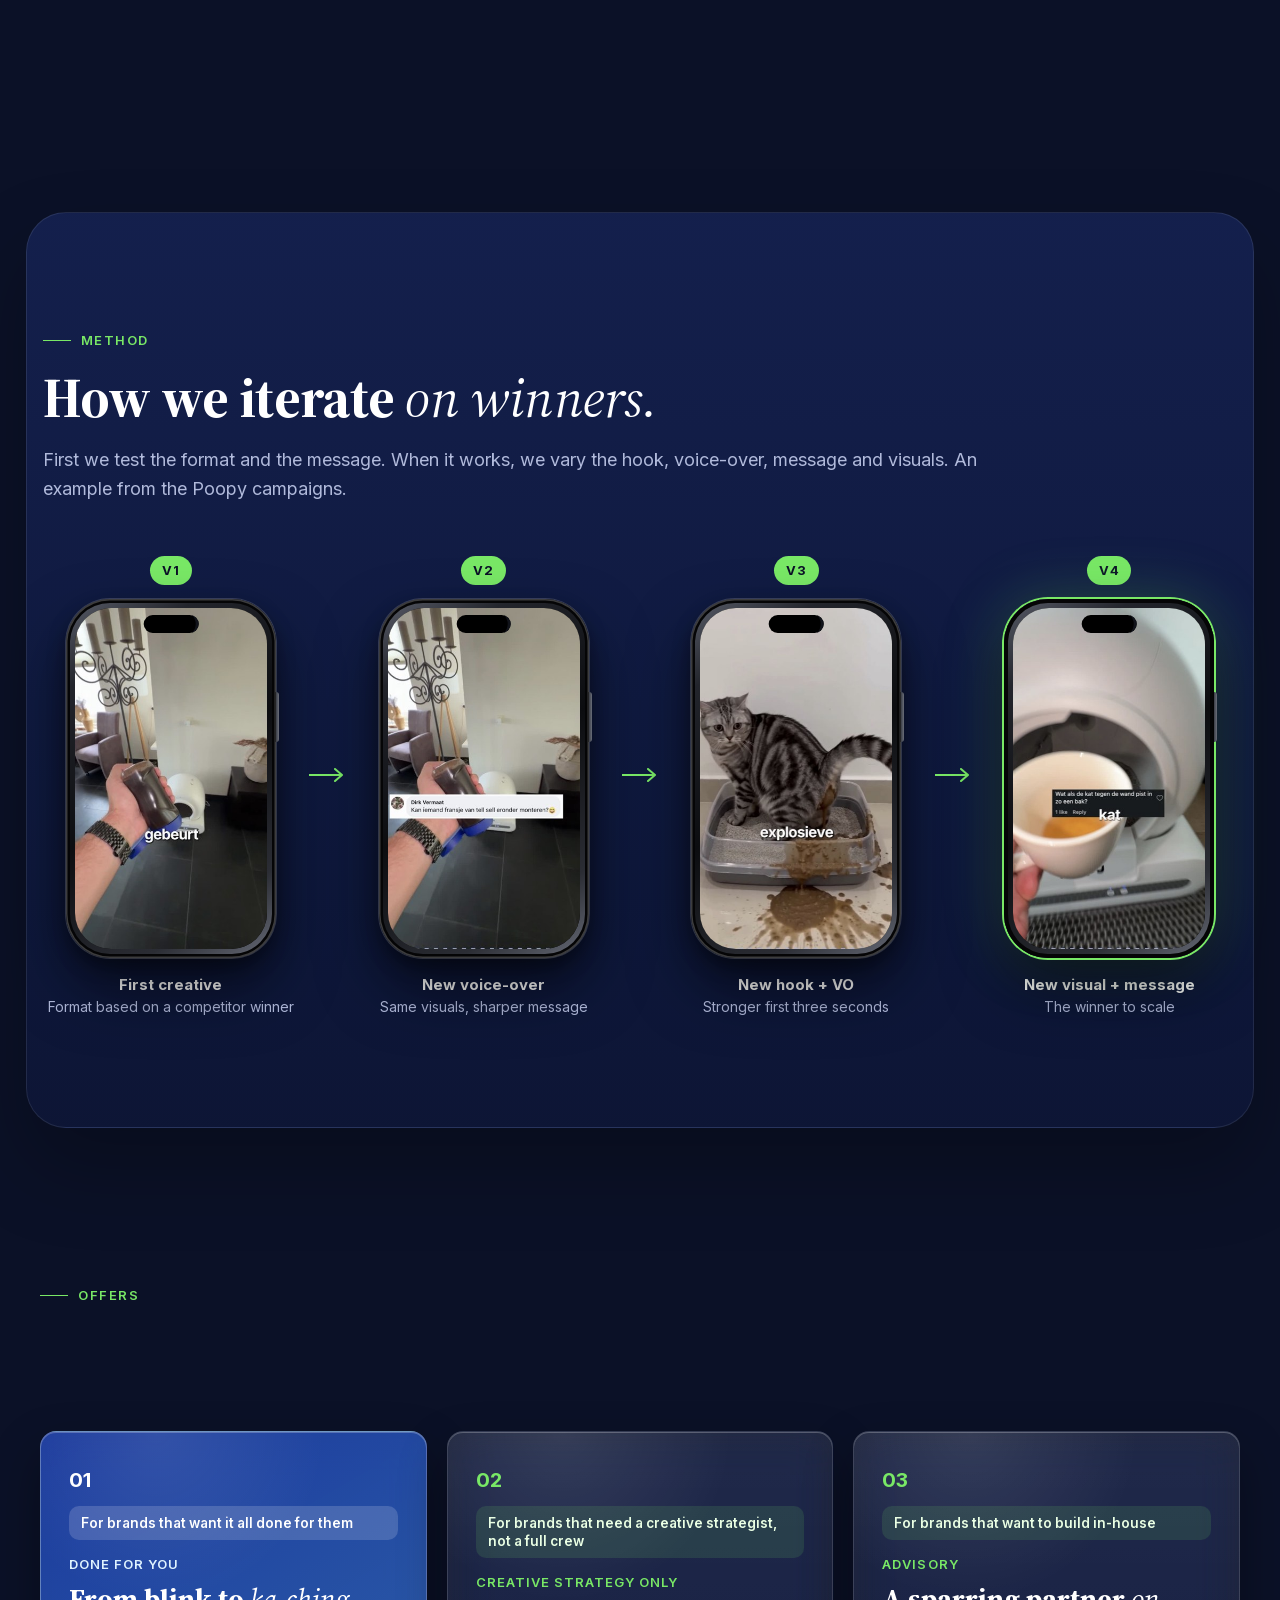
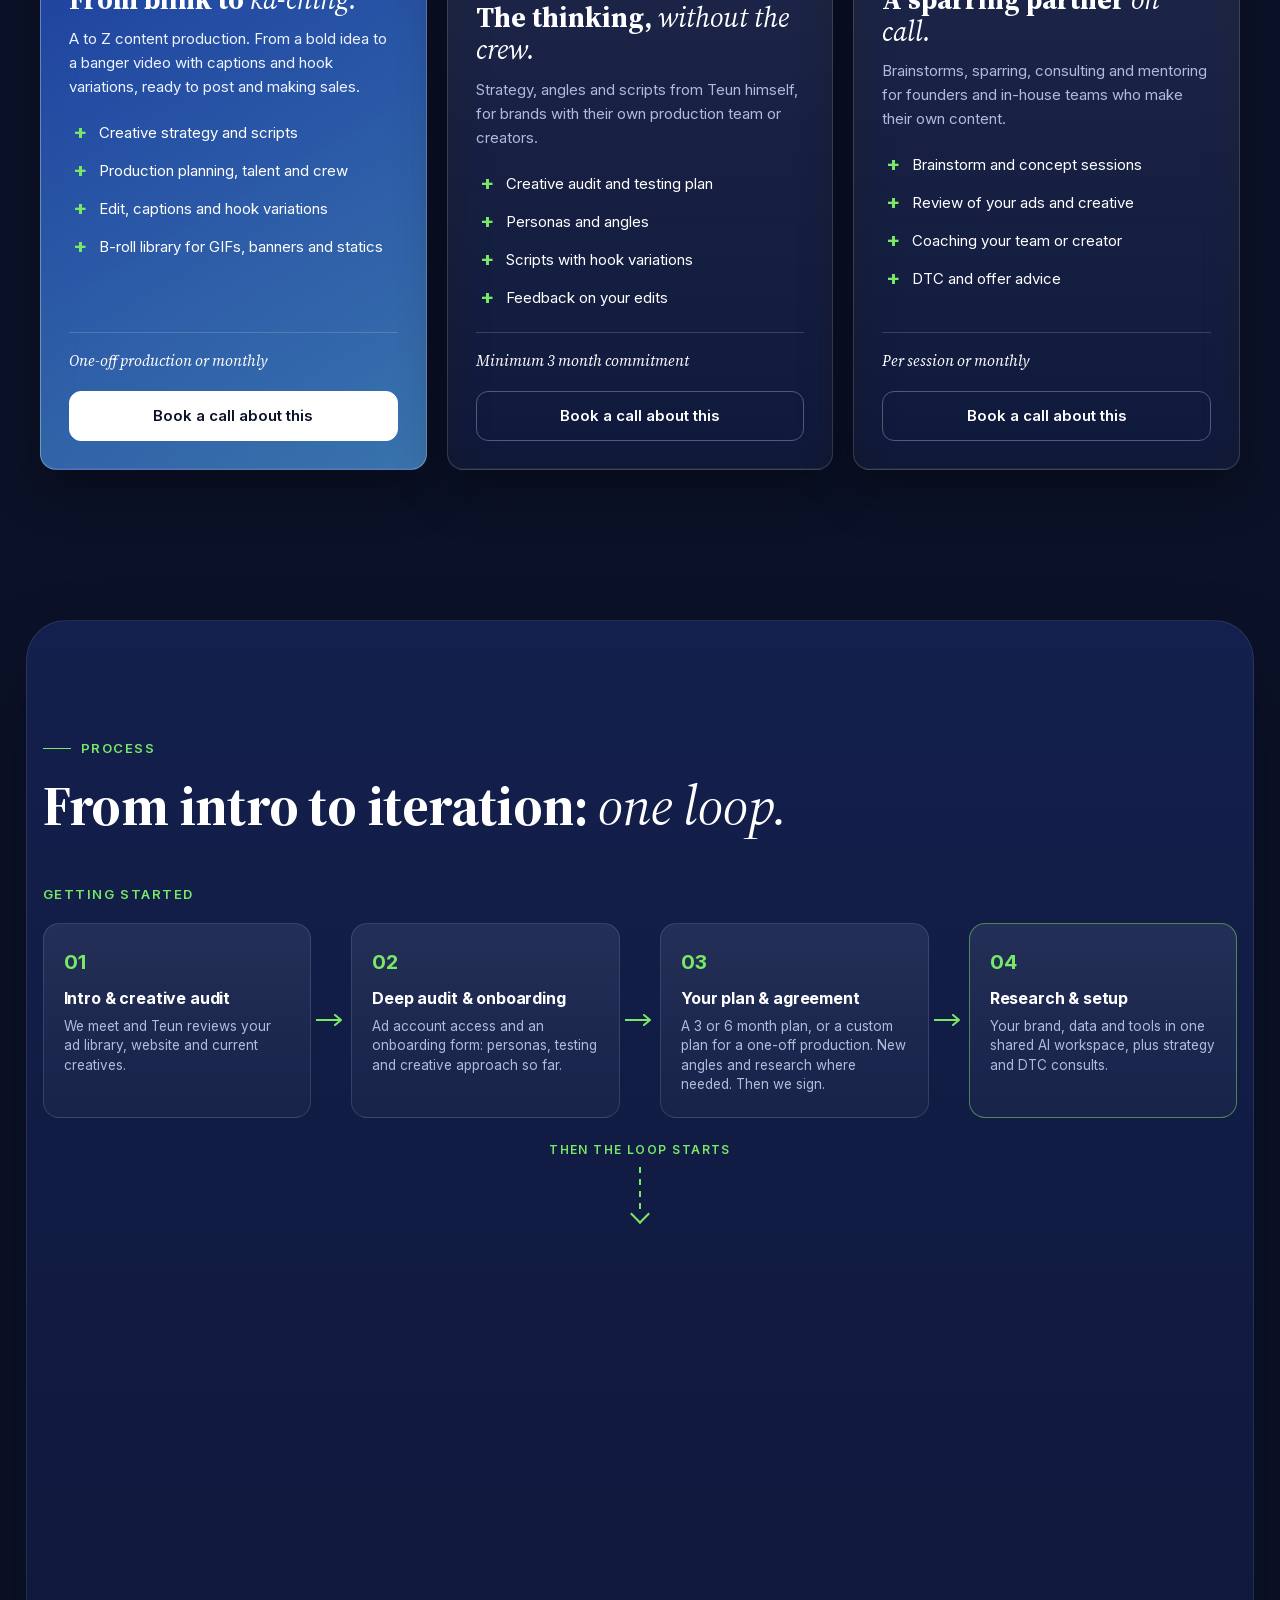
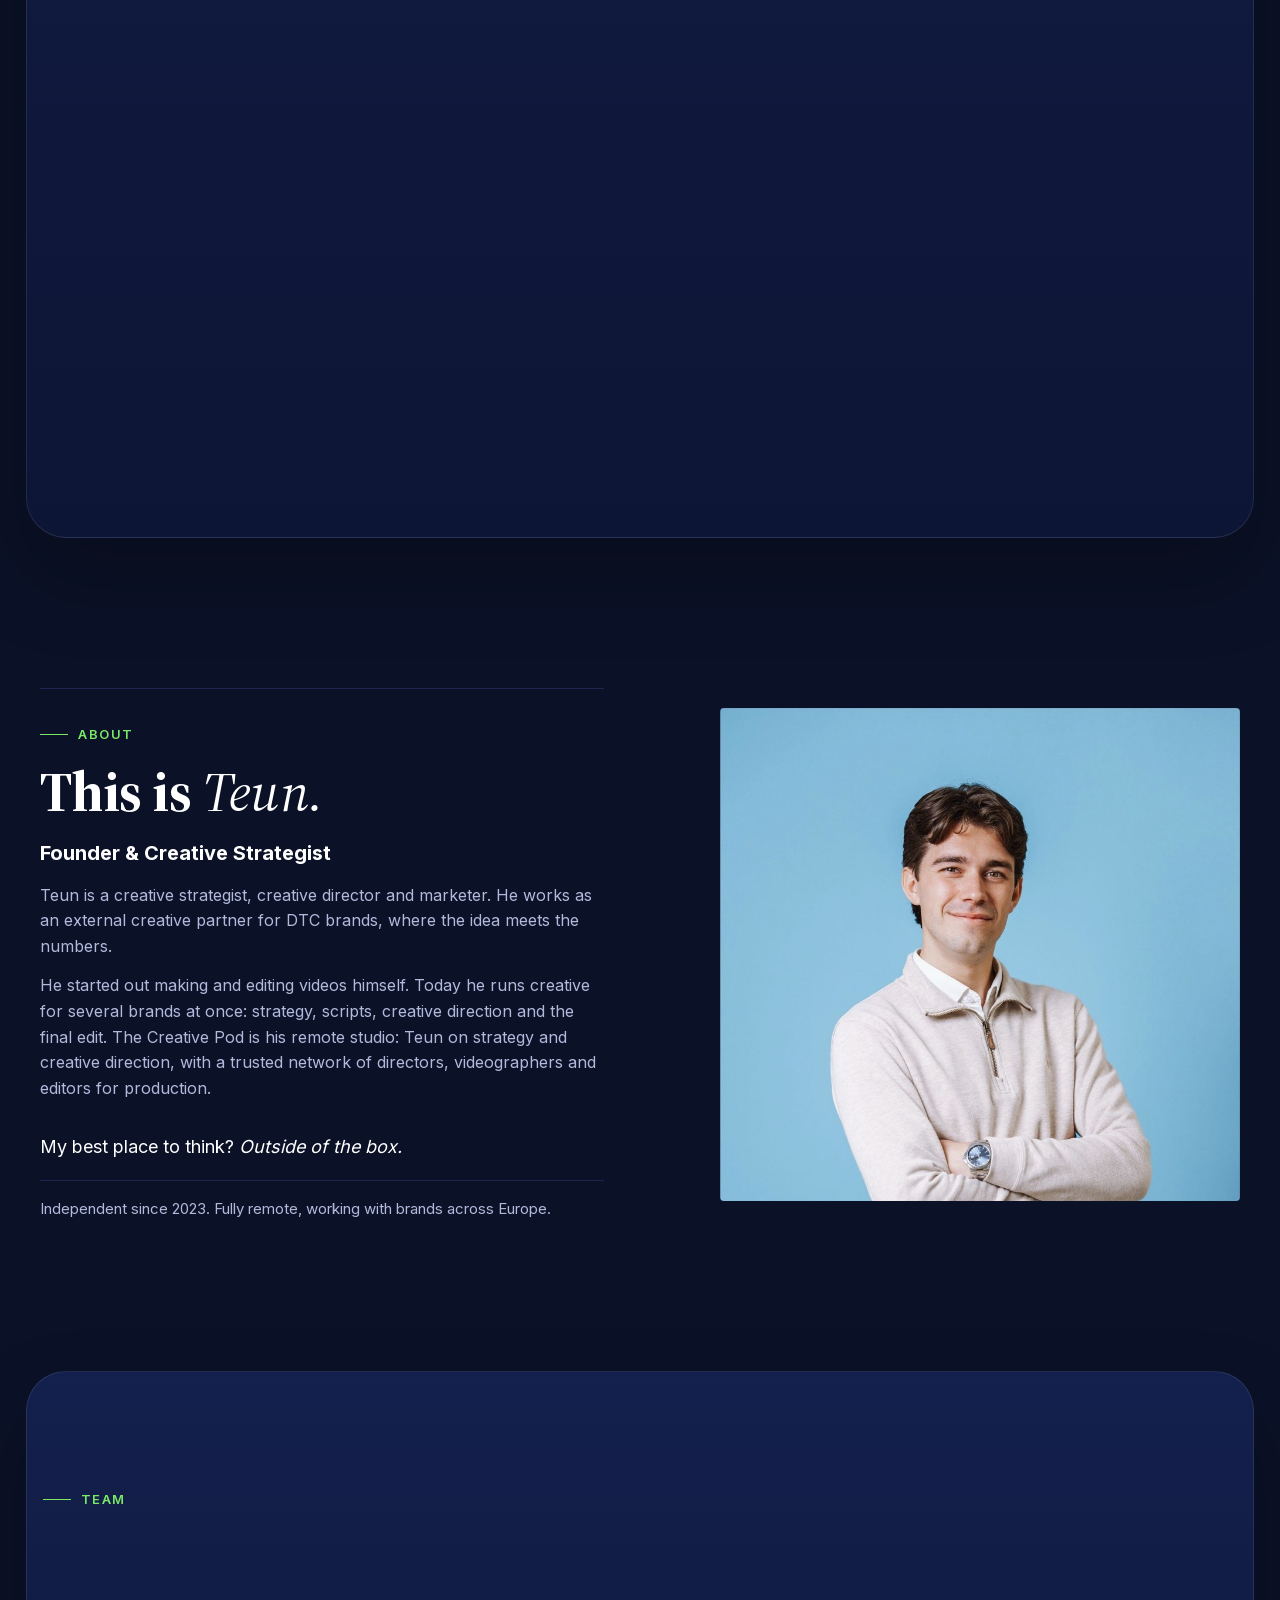
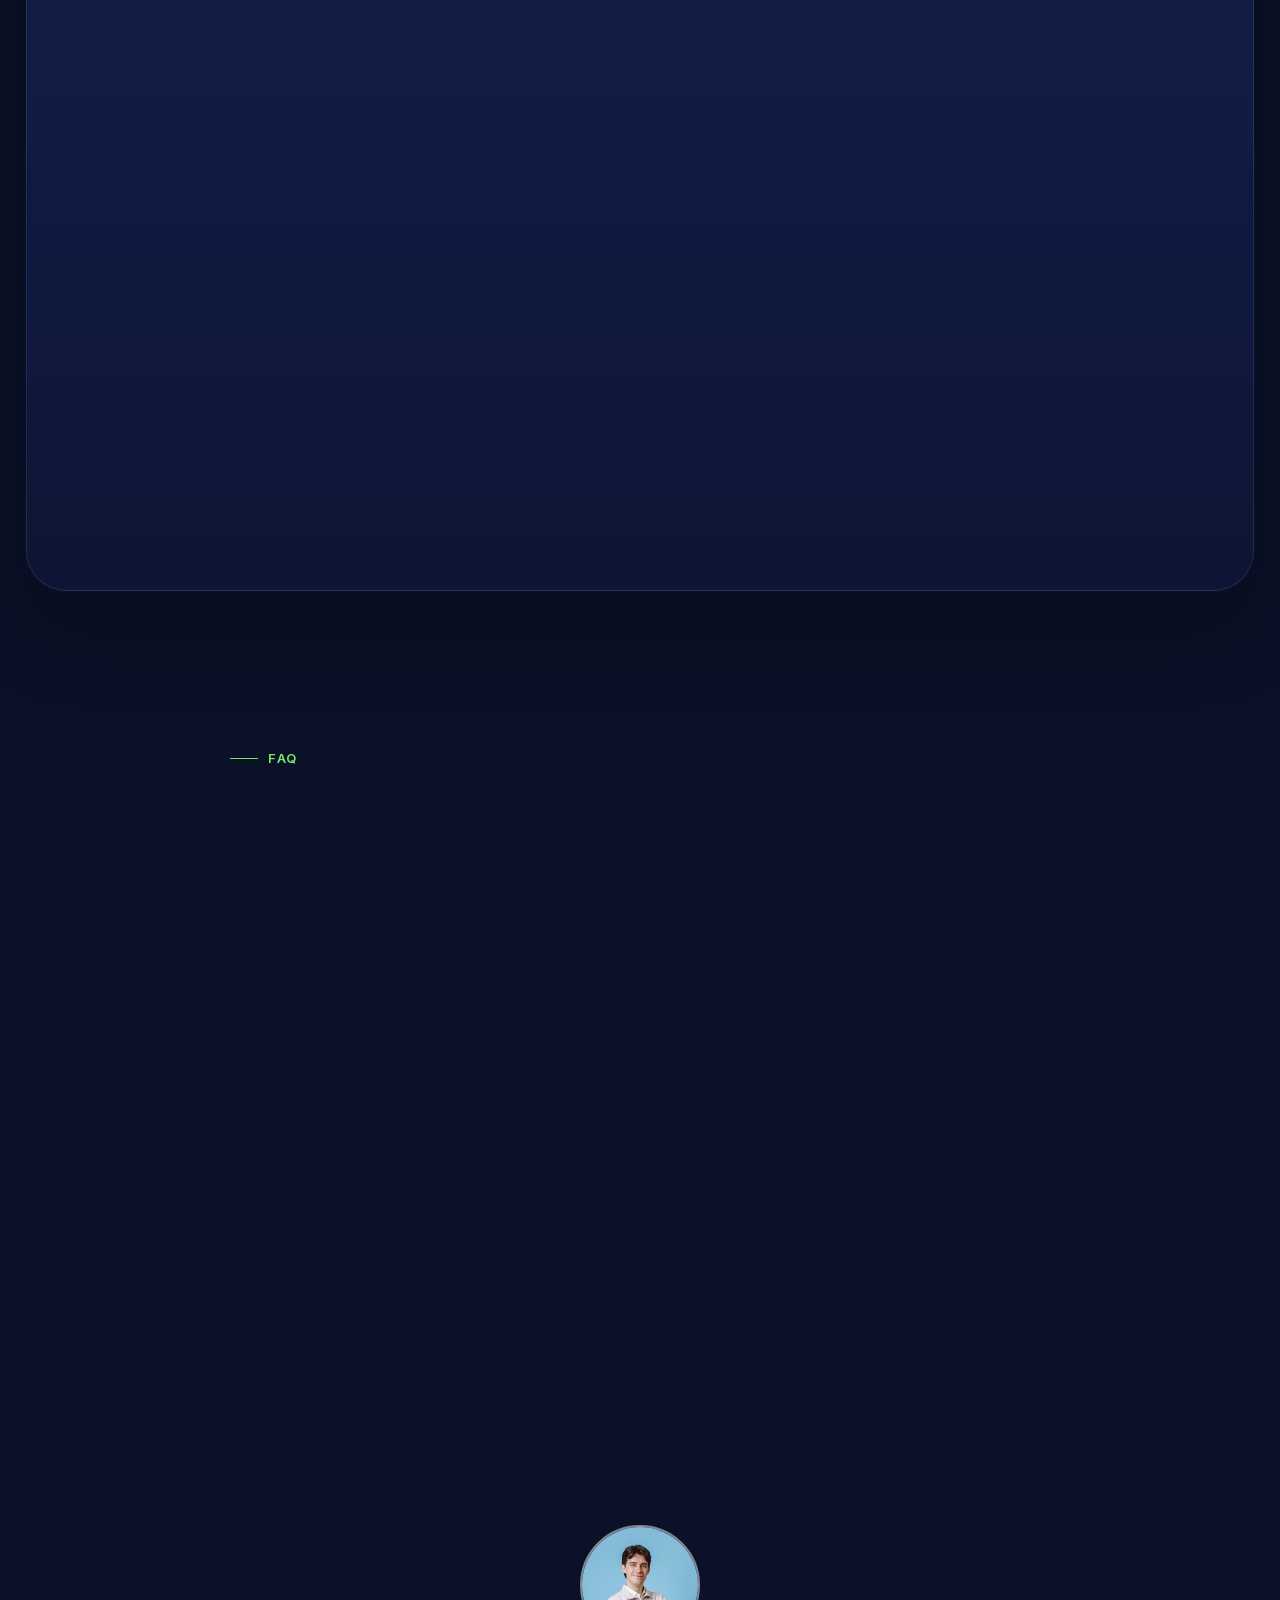
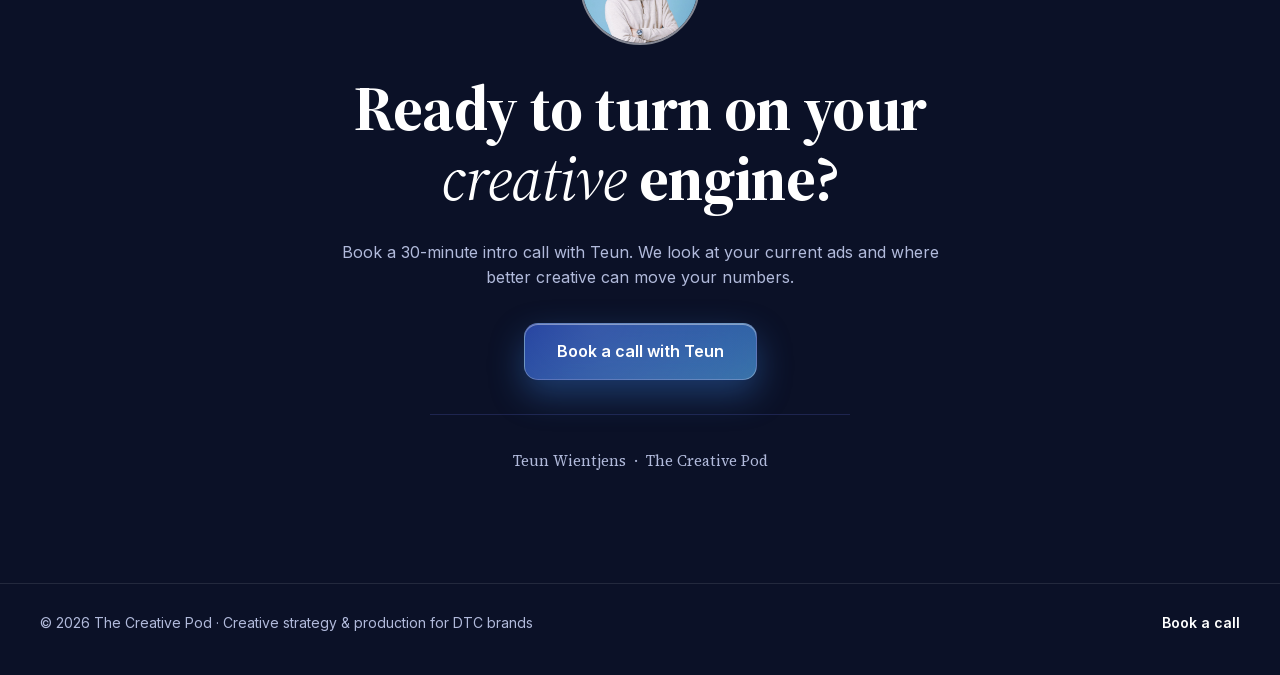
==== commit aeb36da8: "Poopy: video's uit de pitch deck plus Lange Frans" ====
--- a/index.html
+++ b/index.html
@@ -122,11 +122,11 @@
             </dl>
           </div>
           <div class="iphones five">
-            <figure class="iph"><div class="iph-body"><video src="assets/video/poopy-1.mp4" muted loop playsinline preload="metadata" aria-label="Poopy: Product ad (EN)"></video></div><figcaption data-t="pv1">Product ad (EN)</figcaption></figure>
-            <figure class="iph"><div class="iph-body"><video src="assets/video/poopy-2.mp4" muted loop playsinline preload="metadata" aria-label="Poopy: Voice-over ad"></video></div><figcaption data-t="pv2">Voice-over ad</figcaption></figure>
-            <figure class="iph"><div class="iph-body"><video src="assets/video/poopy-3.mp4" muted loop playsinline preload="metadata" aria-label="Poopy: Hook test (NL)"></video></div><figcaption data-t="pv3">Hook test (NL)</figcaption></figure>
-            <figure class="iph"><div class="iph-body"><video src="assets/video/poopy-4.mp4" muted loop playsinline preload="metadata" aria-label="Poopy: Product launch"></video></div><figcaption data-t="pv4">Product launch</figcaption></figure>
-            <figure class="iph"><div class="iph-body"><video src="assets/video/poopy-5.mp4" muted loop playsinline preload="metadata" aria-label="Poopy: Mini VSL"></video></div><figcaption data-t="pv5">Mini VSL</figcaption></figure>
+            <figure class="iph"><div class="iph-body"><video src="assets/video/poopy-deck-1.mp4" muted loop playsinline preload="metadata" aria-label="Poopy: Product video"></video></div><figcaption data-t="pv1">Product video</figcaption></figure>
+            <figure class="iph"><div class="iph-body"><video src="assets/video/poopy-deck-2.mp4" muted loop playsinline preload="metadata" aria-label="Poopy: Street interview"></video></div><figcaption data-t="pv2">Street interview</figcaption></figure>
+            <figure class="iph"><div class="iph-body"><video src="assets/video/poopy-deck-3.mp4" muted loop playsinline preload="metadata" aria-label="Poopy: Vet collab"></video></div><figcaption data-t="pv3">Vet collab</figcaption></figure>
+            <figure class="iph"><div class="iph-body"><video src="assets/video/poopy-deck-4.mp4" muted loop playsinline preload="metadata" aria-label="Poopy: Hazmat stunt"></video></div><figcaption data-t="pv4">Hazmat stunt</figcaption></figure>
+            <figure class="iph"><div class="iph-body"><video src="assets/video/poopy-frans.mp4" muted loop playsinline preload="metadata" aria-label="Poopy: Sketch with Lange Frans"></video></div><figcaption data-t="pv5">Sketch with Lange Frans</figcaption></figure>
           </div>
         </div>
 
@@ -385,7 +385,7 @@
     </div>
   </footer>
 
-  <script src="i18n.js?v=21"></script>
-  <script src="main.js?v=21"></script>
+  <script src="i18n.js?v=24"></script>
+  <script src="main.js?v=24"></script>
 </body>
 </html>
